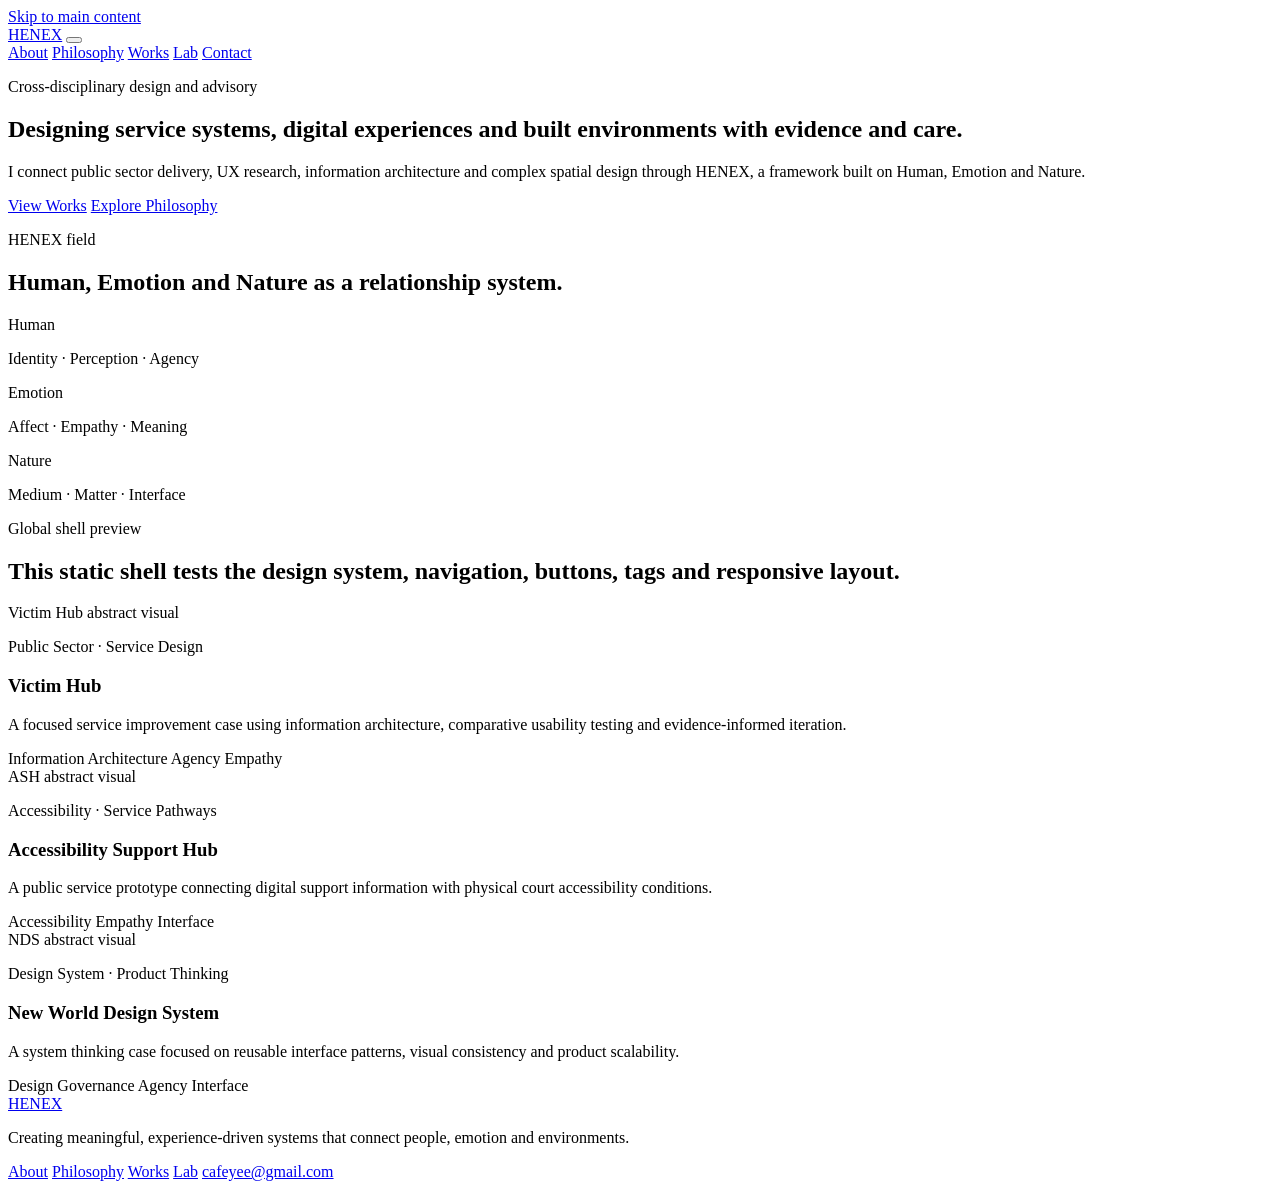
==== index.html @ 4fb922d2 "Add files via upload" ====
<!DOCTYPE html>
<html lang="en">
<head>
  <meta charset="UTF-8">
  <meta name="viewport" content="width=device-width, initial-scale=1.0">
  <meta name="description" content="HENEX is the personal design theory and portfolio platform of Cafe Yi, connecting service systems, digital experiences and built environments through evidence and care.">
  <title>HENEX | Design Systems, Services and Built Environments</title>
  <link rel="preconnect" href="https://fonts.googleapis.com">
  <link rel="preconnect" href="https://fonts.gstatic.com" crossorigin>
  <link href="https://fonts.googleapis.com/css2?family=IBM+Plex+Sans:wght@400;500;600;700&family=Inter:wght@400;500;600;700;800&display=swap" rel="stylesheet">
  <link rel="stylesheet" href="assets/css/global.css">
  <link rel="stylesheet" href="assets/css/pages.css">
</head>
<body>
  <a class="skip-link" href="#main-content">Skip to main content</a>

  <header class="site-header" data-site-header>
    <div class="site-header__inner container">
      <a class="site-brand" href="index.html" aria-label="HENEX home">HENEX</a>
      <button class="nav-toggle" type="button" aria-label="Open navigation" aria-expanded="false" data-nav-toggle>
        <span class="nav-toggle__line"></span>
        <span class="nav-toggle__line"></span>
      </button>
      <nav class="site-nav" aria-label="Primary navigation" data-site-nav>
        <a href="about.html">About</a>
        <a href="philosophy.html">Philosophy</a>
        <a href="works.html">Works</a>
        <a href="lab.html">Lab</a>
        <a href="mailto:cafeyee@gmail.com">Contact</a>
      </nav>
    </div>
  </header>

  <main id="main-content">
    <section class="hero-section section-pad">
      <div class="container hero-grid">
        <div class="hero-copy">
          <p class="section-kicker">Cross-disciplinary design and advisory</p>
          <h1>Designing service systems, digital experiences and built environments with evidence and care.</h1>
          <p class="hero-lead">I connect public sector delivery, UX research, information architecture and complex spatial design through HENEX, a framework built on Human, Emotion and Nature.</p>
          <div class="button-row">
            <a class="button button--primary" href="works.html">View Works</a>
            <a class="button button--soft" href="philosophy.html">Explore Philosophy</a>
          </div>
        </div>
        <aside class="henex-field-card" aria-label="HENEX framework preview">
          <div class="henex-field-card__overlay"></div>
          <div class="henex-field-card__content">
            <div>
              <p class="section-kicker">HENEX field</p>
              <h2>Human, Emotion and Nature as a relationship system.</h2>
            </div>
            <div class="node-list">
              <div class="node-row"><span>Human</span><p>Identity · Perception · Agency</p></div>
              <div class="node-row"><span>Emotion</span><p>Affect · Empathy · Meaning</p></div>
              <div class="node-row"><span>Nature</span><p>Medium · Matter · Interface</p></div>
            </div>
          </div>
        </aside>
      </div>
    </section>

    <section class="section-pad section-line">
      <div class="container section-header">
        <p class="section-kicker">Global shell preview</p>
        <h2>This static shell tests the design system, navigation, buttons, tags and responsive layout.</h2>
      </div>
      <div class="container card-grid card-grid--three">
        <article class="project-card">
          <div class="image-frame image-frame--fusion"><div class="img-placeholder">Victim Hub abstract visual</div></div>
          <div class="project-card__body">
            <p class="project-card__meta">Public Sector · Service Design</p>
            <h3>Victim Hub</h3>
            <p>A focused service improvement case using information architecture, comparative usability testing and evidence-informed iteration.</p>
            <div class="tag-row">
              <span class="tag">Information Architecture</span>
              <span class="tag tag--henex"><span class="tag-dot tag-dot--human"></span>Agency</span>
              <span class="tag tag--henex"><span class="tag-dot tag-dot--emotion"></span>Empathy</span>
            </div>
          </div>
        </article>

        <article class="project-card">
          <div class="image-frame image-frame--fusion"><div class="img-placeholder">ASH abstract visual</div></div>
          <div class="project-card__body">
            <p class="project-card__meta">Accessibility · Service Pathways</p>
            <h3>Accessibility Support Hub</h3>
            <p>A public service prototype connecting digital support information with physical court accessibility conditions.</p>
            <div class="tag-row">
              <span class="tag">Accessibility</span>
              <span class="tag tag--henex"><span class="tag-dot tag-dot--emotion"></span>Empathy</span>
              <span class="tag tag--henex"><span class="tag-dot tag-dot--nature"></span>Interface</span>
            </div>
          </div>
        </article>

        <article class="project-card">
          <div class="image-frame image-frame--fusion"><div class="img-placeholder">NDS abstract visual</div></div>
          <div class="project-card__body">
            <p class="project-card__meta">Design System · Product Thinking</p>
            <h3>New World Design System</h3>
            <p>A system thinking case focused on reusable interface patterns, visual consistency and product scalability.</p>
            <div class="tag-row">
              <span class="tag">Design Governance</span>
              <span class="tag tag--henex"><span class="tag-dot tag-dot--human"></span>Agency</span>
              <span class="tag tag--henex"><span class="tag-dot tag-dot--nature"></span>Interface</span>
            </div>
          </div>
        </article>
      </div>
    </section>
  </main>

  <footer class="site-footer">
    <div class="container site-footer__grid">
      <div>
        <a class="site-brand site-brand--footer" href="index.html">HENEX</a>
        <p>Creating meaningful, experience-driven systems that connect people, emotion and environments.</p>
      </div>
      <div class="site-footer__links">
        <a href="about.html">About</a>
        <a href="philosophy.html">Philosophy</a>
        <a href="works.html">Works</a>
        <a href="lab.html">Lab</a>
        <a href="mailto:cafeyee@gmail.com">cafeyee@gmail.com</a>
      </div>
    </div>
  </footer>

  <script src="assets/js/main.js"></script>
</body>
</html>
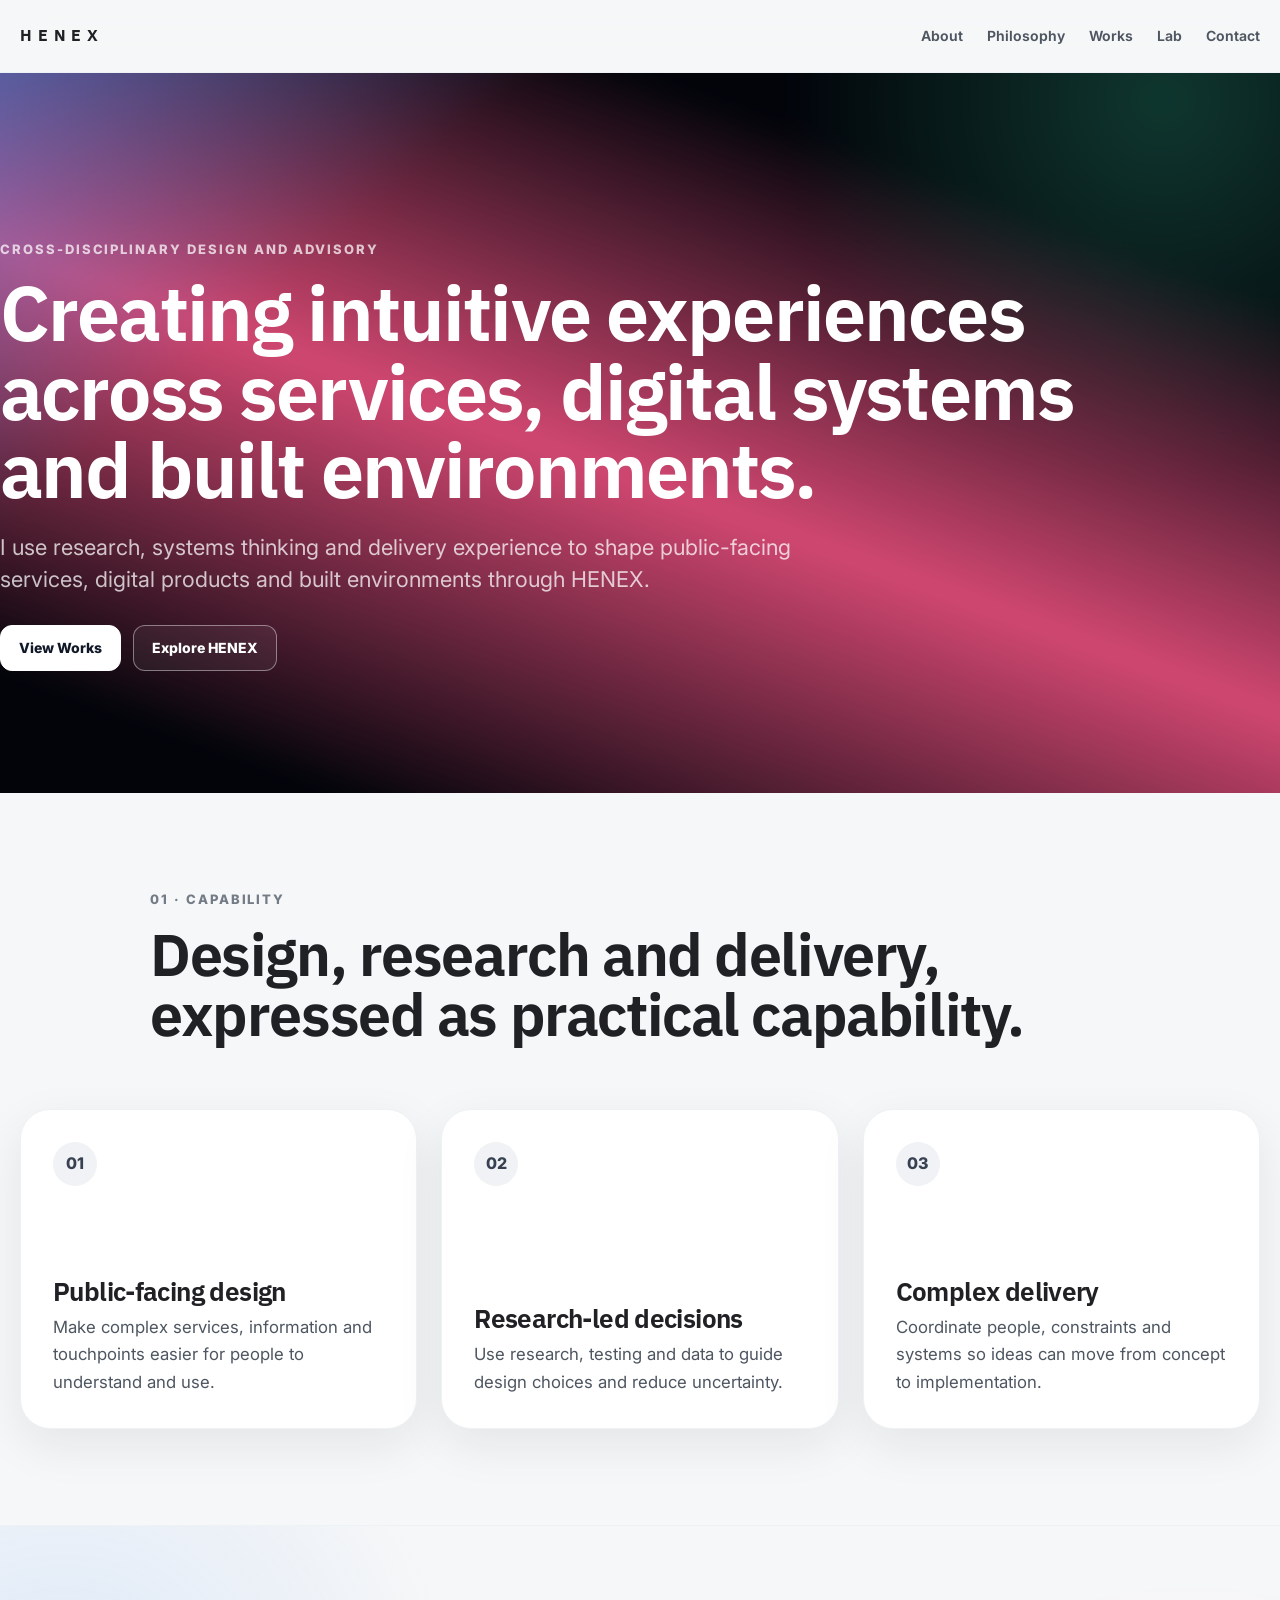
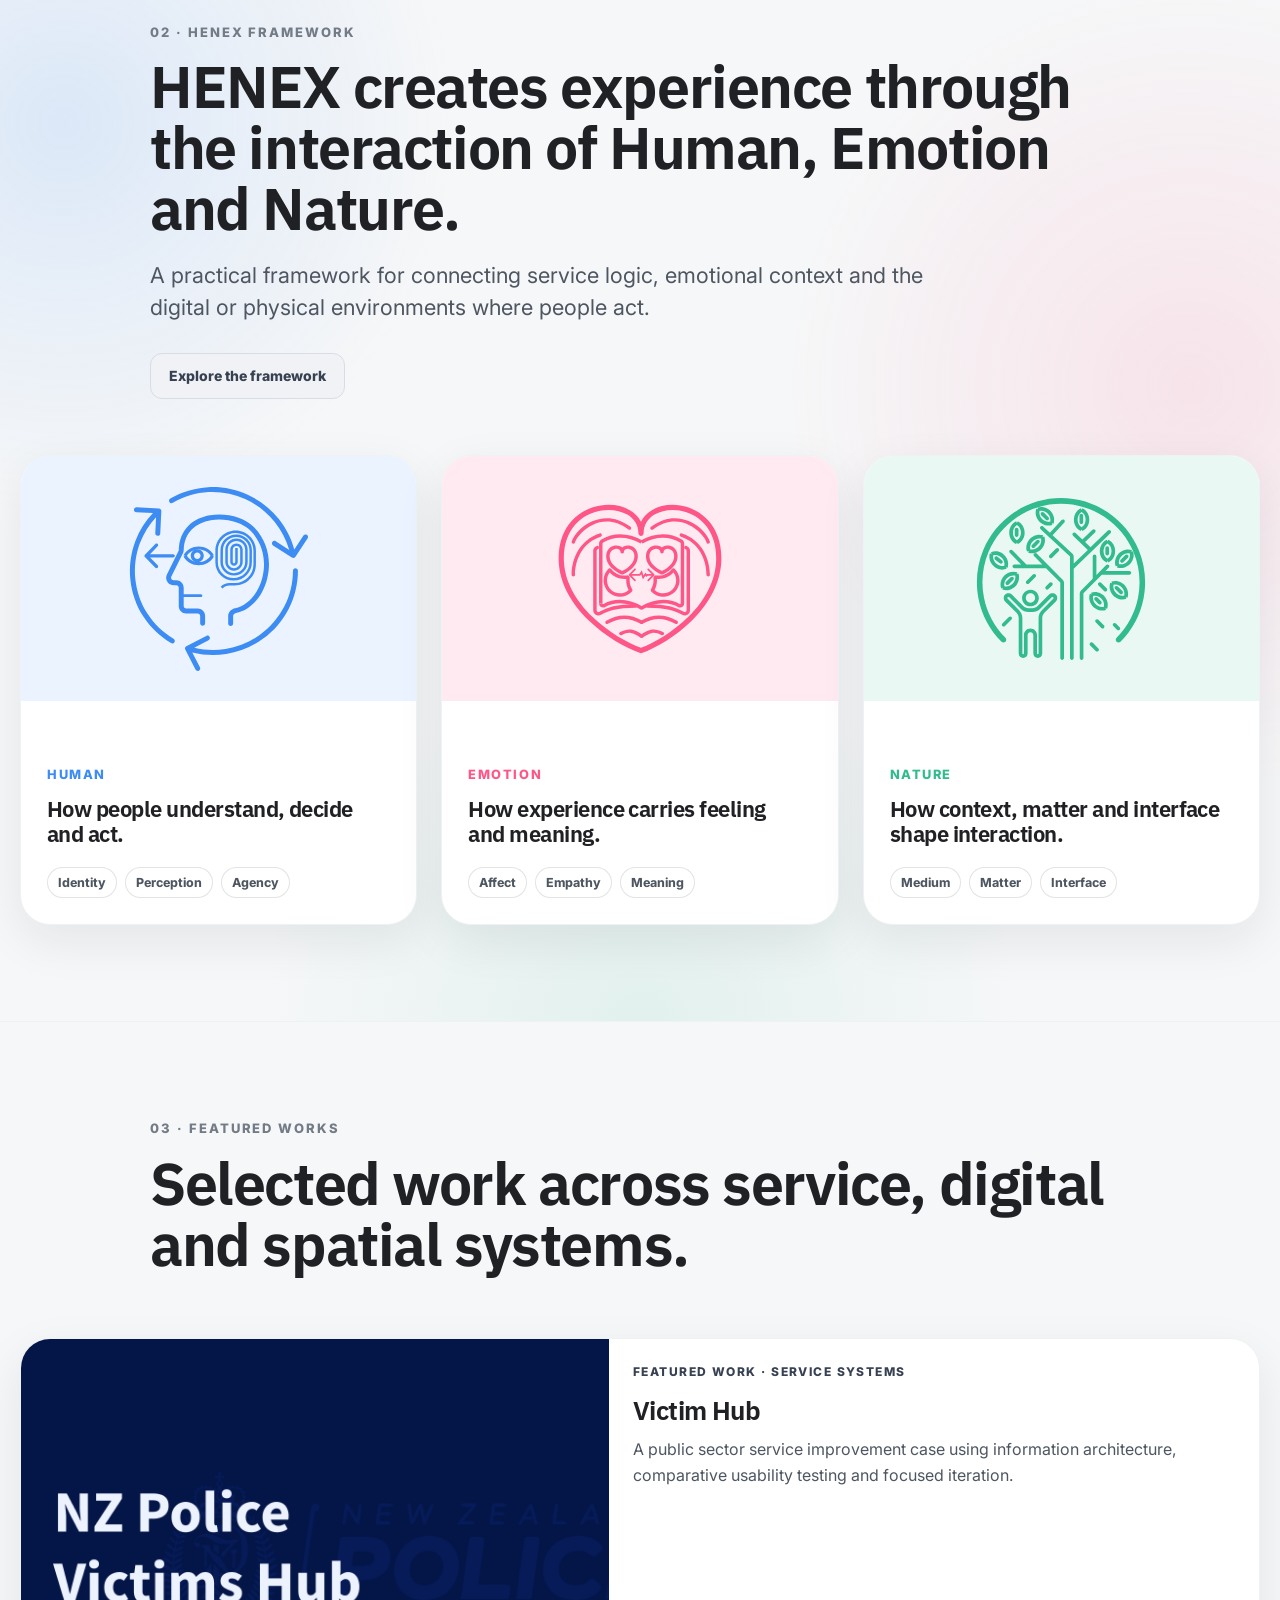
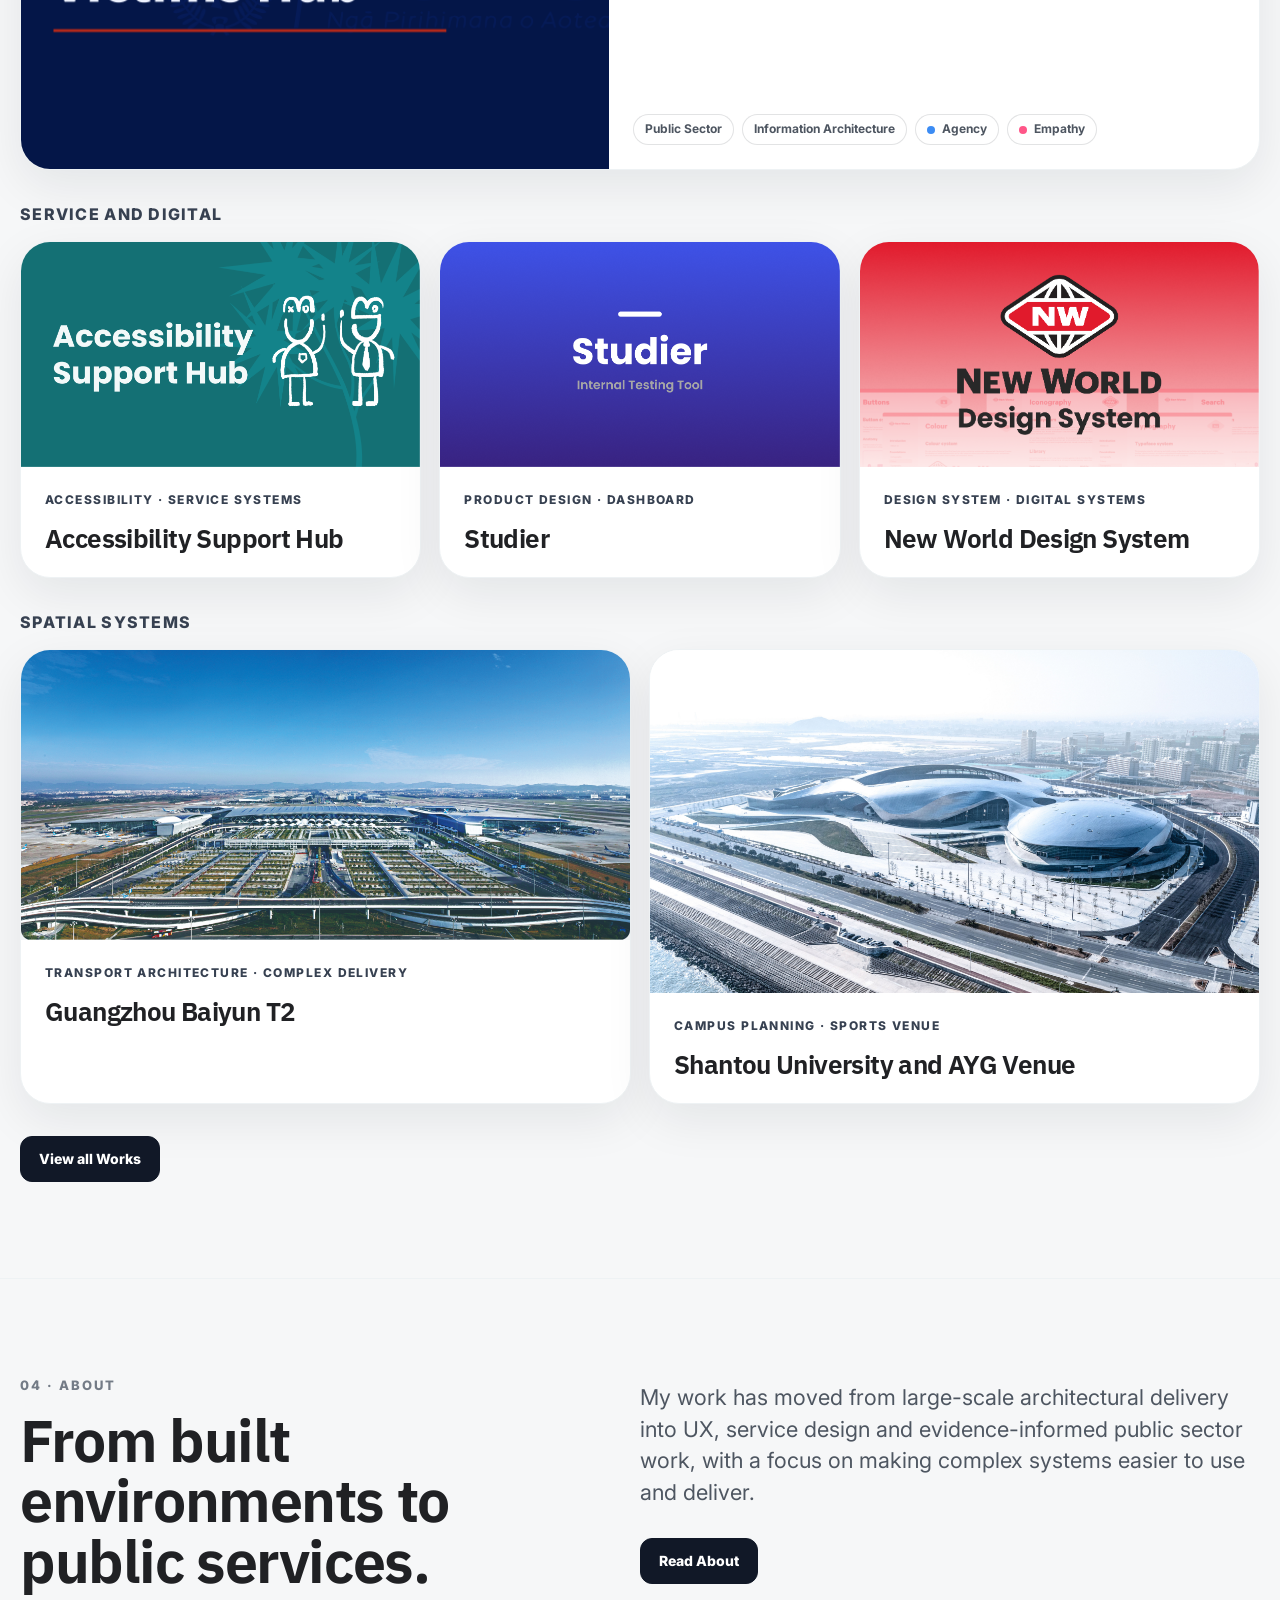
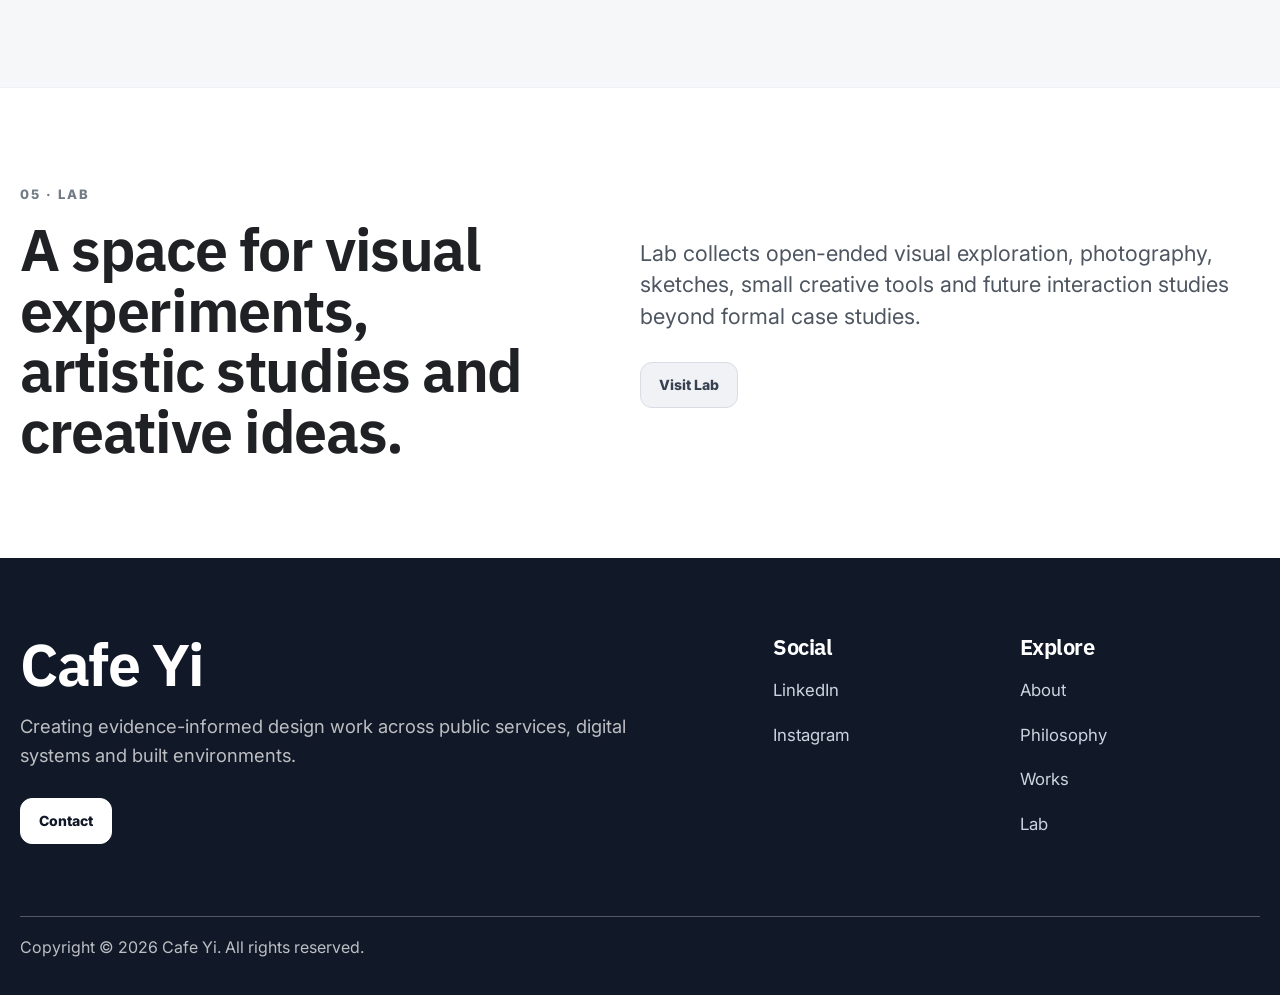
==== commit 1d4f0bd7: "Build Home v1" ====
--- a/index.html
+++ b/index.html
@@ -3,25 +3,28 @@
 <head>
   <meta charset="UTF-8">
   <meta name="viewport" content="width=device-width, initial-scale=1.0">
-  <meta name="description" content="HENEX is the personal design theory and portfolio platform of Cafe Yi, connecting service systems, digital experiences and built environments through evidence and care.">
-  <title>HENEX | Design Systems, Services and Built Environments</title>
+  <meta name="description" content="Cafe Yi is a cross-disciplinary design portfolio connecting public services, digital systems and spatial systems through HENEX.">
+  <title>Cafe Yi | HENEX</title>
   <link rel="preconnect" href="https://fonts.googleapis.com">
   <link rel="preconnect" href="https://fonts.gstatic.com" crossorigin>
   <link href="https://fonts.googleapis.com/css2?family=IBM+Plex+Sans:wght@400;500;600;700&family=Inter:wght@400;500;600;700;800&display=swap" rel="stylesheet">
-  <link rel="stylesheet" href="assets/css/global.css">
   <link rel="stylesheet" href="assets/css/pages.css">
+  <script src="assets/js/main.js" defer></script>
 </head>
 <body>
   <a class="skip-link" href="#main-content">Skip to main content</a>
 
   <header class="site-header" data-site-header>
-    <div class="site-header__inner container">
-      <a class="site-brand" href="index.html" aria-label="HENEX home">HENEX</a>
-      <button class="nav-toggle" type="button" aria-label="Open navigation" aria-expanded="false" data-nav-toggle>
+    <div class="container site-header__inner">
+      <a class="site-brand" href="index.html" aria-label="Cafe Yi home">HENEX</a>
+
+      <button class="nav-toggle" type="button" aria-expanded="false" aria-controls="site-nav" data-nav-toggle>
         <span class="nav-toggle__line"></span>
         <span class="nav-toggle__line"></span>
+        <span class="nav-toggle__label">Menu</span>
       </button>
-      <nav class="site-nav" aria-label="Primary navigation" data-site-nav>
+
+      <nav class="site-nav" id="site-nav" aria-label="Primary navigation" data-site-nav>
         <a href="about.html">About</a>
         <a href="philosophy.html">Philosophy</a>
         <a href="works.html">Works</a>
@@ -32,101 +35,258 @@
   </header>
 
   <main id="main-content">
-    <section class="hero-section section-pad">
-      <div class="container hero-grid">
-        <div class="hero-copy">
-          <p class="section-kicker">Cross-disciplinary design and advisory</p>
-          <h1>Designing service systems, digital experiences and built environments with evidence and care.</h1>
-          <p class="hero-lead">I connect public sector delivery, UX research, information architecture and complex spatial design through HENEX, a framework built on Human, Emotion and Nature.</p>
+    <section class="home-hero" aria-labelledby="home-hero-title">
+      <div class="home-hero__visual" aria-hidden="true"></div>
+      <div class="container home-hero__content">
+        <p class="section-kicker section-kicker--light">Cross-disciplinary design and advisory</p>
+        <h1 id="home-hero-title">Creating intuitive experiences across services, digital systems and built environments.</h1>
+        <p class="home-hero__lead">I use research, systems thinking and delivery experience to shape public-facing services, digital products and built environments through HENEX.</p>
+        <div class="button-row">
+          <a class="button button--light" href="#featured-works">View Works</a>
+          <a class="button button--light-outline" href="philosophy.html">Explore HENEX</a>
+        </div>
+      </div>
+    </section>
+
+    <section class="section-pad" aria-labelledby="capability-title">
+      <div class="container section-header section-header--spacious">
+        <p class="section-kicker">01 · Capability</p>
+        <h2 id="capability-title">Design, research and delivery, expressed as practical capability.</h2>
+      </div>
+
+      <div class="container capability-grid">
+        <article class="capability-card">
+          <span class="capability-card__index">01</span>
+          <div class="capability-card__text">
+            <h3>Public-facing design</h3>
+            <p>Make complex services, information and touchpoints easier for people to understand and use.</p>
+          </div>
+        </article>
+
+        <article class="capability-card">
+          <span class="capability-card__index">02</span>
+          <div class="capability-card__text">
+            <h3>Research-led decisions</h3>
+            <p>Use research, testing and data to guide design choices and reduce uncertainty.</p>
+          </div>
+        </article>
+
+        <article class="capability-card">
+          <span class="capability-card__index">03</span>
+          <div class="capability-card__text">
+            <h3>Complex delivery</h3>
+            <p>Coordinate people, constraints and systems so ideas can move from concept to implementation.</p>
+          </div>
+        </article>
+      </div>
+    </section>
+
+    <section class="section-pad henex-section" id="henex" aria-labelledby="henex-title">
+      <div class="container section-header henex-section__header">
+        <p class="section-kicker">02 · HENEX framework</p>
+        <h2 id="henex-title">HENEX creates experience through the interaction of Human, Emotion and Nature.</h2>
+        <p class="lead">A practical framework for connecting service logic, emotional context and the digital or physical environments where people act.</p>
+        <div class="button-row">
+          <a class="button button--soft" href="philosophy.html">Explore the framework</a>
+        </div>
+      </div>
+
+      <div class="container henex-dimension-grid">
+        <a class="dimension-card dimension-card--human" href="philosophy.html#human" aria-label="Explore the Human dimension in the HENEX framework">
+          <div class="dimension-card__icon" aria-hidden="true">
+            <img src="assets/icons/henex/dimension-human.svg" alt="" loading="lazy">
+          </div>
+          <div class="dimension-card__body">
+            <p class="dimension-card__label">Human</p>
+            <h3>How people understand, decide and act.</h3>
+            <div class="node-chip-row" aria-label="Human nodes">
+              <span>Identity</span>
+              <span>Perception</span>
+              <span>Agency</span>
+            </div>
+          </div>
+        </a>
+
+        <a class="dimension-card dimension-card--emotion" href="philosophy.html#emotion" aria-label="Explore the Emotion dimension in the HENEX framework">
+          <div class="dimension-card__icon" aria-hidden="true">
+            <img src="assets/icons/henex/dimension-emotion.svg" alt="" loading="lazy">
+          </div>
+          <div class="dimension-card__body">
+            <p class="dimension-card__label">Emotion</p>
+            <h3>How experience carries feeling and meaning.</h3>
+            <div class="node-chip-row" aria-label="Emotion nodes">
+              <span>Affect</span>
+              <span>Empathy</span>
+              <span>Meaning</span>
+            </div>
+          </div>
+        </a>
+
+        <a class="dimension-card dimension-card--nature" href="philosophy.html#nature" aria-label="Explore the Nature dimension in the HENEX framework">
+          <div class="dimension-card__icon" aria-hidden="true">
+            <img src="assets/icons/henex/dimension-nature.svg" alt="" loading="lazy">
+          </div>
+          <div class="dimension-card__body">
+            <p class="dimension-card__label">Nature</p>
+            <h3>How context, matter and interface shape interaction.</h3>
+            <div class="node-chip-row" aria-label="Nature nodes">
+              <span>Medium</span>
+              <span>Matter</span>
+              <span>Interface</span>
+            </div>
+          </div>
+        </a>
+      </div>
+    </section>
+
+    <section class="section-pad" id="featured-works" aria-labelledby="featured-works-title">
+      <div class="container section-header section-header--spacious">
+        <p class="section-kicker">03 · Featured Works</p>
+        <h2 id="featured-works-title">Selected work across service, digital and spatial systems.</h2>
+      </div>
+
+      <div class="container works-layout">
+        <article class="project-card project-card--lead">
+          <a class="project-card__media" href="works/victim-hub.html" aria-label="View Victim Hub case study">
+            <img src="assets/img/projects/vth/vth-home.webp" alt="Victim Hub project preview" loading="lazy">
+          </a>
+          <div class="project-card__body">
+            <p class="project-card__meta">Featured Work · Service Systems</p>
+            <h3><a href="works/victim-hub.html">Victim Hub</a></h3>
+            <p>A public sector service improvement case using information architecture, comparative usability testing and focused iteration.</p>
+            <div class="tag-row" aria-label="Victim Hub tags">
+              <span class="tag">Public Sector</span>
+              <span class="tag">Information Architecture</span>
+              <span class="tag"><span class="tag-dot tag-dot--human"></span>Agency</span>
+              <span class="tag"><span class="tag-dot tag-dot--emotion"></span>Empathy</span>
+            </div>
+          </div>
+        </article>
+
+        <div class="work-group">
+          <div class="work-group__header">
+            <p class="mini-section-title">Service and Digital</p>
+          </div>
+          <div class="project-grid project-grid--three">
+            <article class="project-card project-card--compact">
+              <a class="project-card__media" href="works/accessibility-support-hub.html" aria-label="View Accessibility Support Hub case study">
+                <img src="assets/img/projects/ash/ash-home.webp" alt="Accessibility Support Hub project preview" loading="lazy">
+              </a>
+              <div class="project-card__body">
+                <p class="project-card__meta">Accessibility · Service Systems</p>
+                <h3><a href="works/accessibility-support-hub.html">Accessibility Support Hub</a></h3>
+              </div>
+            </article>
+
+            <article class="project-card project-card--compact">
+              <a class="project-card__media" href="works/studier.html" aria-label="View Studier case study">
+                <img src="assets/img/projects/std/std-home.webp" alt="Studier dashboard project preview" loading="lazy">
+              </a>
+              <div class="project-card__body">
+                <p class="project-card__meta">Product Design · Dashboard</p>
+                <h3><a href="works/studier.html">Studier</a></h3>
+              </div>
+            </article>
+
+            <article class="project-card project-card--compact">
+              <a class="project-card__media" href="works/new-world-design-system.html" aria-label="View New World Design System case study">
+                <img src="assets/img/projects/nds/nds-home.webp" alt="New World Design System project preview" loading="lazy">
+              </a>
+              <div class="project-card__body">
+                <p class="project-card__meta">Design System · Digital Systems</p>
+                <h3><a href="works/new-world-design-system.html">New World Design System</a></h3>
+              </div>
+            </article>
+          </div>
+        </div>
+
+        <div class="work-group">
+          <div class="work-group__header">
+            <p class="mini-section-title">Spatial Systems</p>
+          </div>
+          <div class="project-grid project-grid--two">
+            <article class="project-card project-card--compact">
+              <a class="project-card__media" href="works/guangzhou-baiyun-t2.html" aria-label="View Guangzhou Baiyun T2 case study">
+                <img src="assets/img/projects/bt2/bt2-home.webp" alt="Guangzhou Baiyun International Airport Terminal 2 project preview" loading="lazy">
+              </a>
+              <div class="project-card__body">
+                <p class="project-card__meta">Transport Architecture · Complex Delivery</p>
+                <h3><a href="works/guangzhou-baiyun-t2.html">Guangzhou Baiyun T2</a></h3>
+              </div>
+            </article>
+
+            <article class="project-card project-card--compact">
+              <a class="project-card__media" href="works/shantou-ayg.html" aria-label="View Shantou University and AYG Venue case study">
+                <img src="assets/img/projects/ayg/ayg-home.webp" alt="Shantou University and Asian Youth Games Venue project preview" loading="lazy">
+              </a>
+              <div class="project-card__body">
+                <p class="project-card__meta">Campus Planning · Sports Venue</p>
+                <h3><a href="works/shantou-ayg.html">Shantou University and AYG Venue</a></h3>
+              </div>
+            </article>
+          </div>
+        </div>
+
+        <div class="section-cta">
+          <a class="button button--primary" href="works.html">View all Works</a>
+        </div>
+      </div>
+    </section>
+
+    <section class="section-pad about-preview-section" aria-labelledby="about-preview-title">
+      <div class="container about-preview">
+        <div class="about-preview__heading">
+          <p class="section-kicker">04 · About</p>
+          <h2 id="about-preview-title">From built environments to public services.</h2>
+        </div>
+        <div class="about-preview__body">
+          <p class="lead">My work has moved from large-scale architectural delivery into UX, service design and evidence-informed public sector work, with a focus on making complex systems easier to use and deliver.</p>
           <div class="button-row">
-            <a class="button button--primary" href="works.html">View Works</a>
-            <a class="button button--soft" href="philosophy.html">Explore Philosophy</a>
-          </div>
-        </div>
-        <aside class="henex-field-card" aria-label="HENEX framework preview">
-          <div class="henex-field-card__overlay"></div>
-          <div class="henex-field-card__content">
-            <div>
-              <p class="section-kicker">HENEX field</p>
-              <h2>Human, Emotion and Nature as a relationship system.</h2>
-            </div>
-            <div class="node-list">
-              <div class="node-row"><span>Human</span><p>Identity · Perception · Agency</p></div>
-              <div class="node-row"><span>Emotion</span><p>Affect · Empathy · Meaning</p></div>
-              <div class="node-row"><span>Nature</span><p>Medium · Matter · Interface</p></div>
-            </div>
-          </div>
-        </aside>
-      </div>
-    </section>
-
-    <section class="section-pad section-line">
-      <div class="container section-header">
-        <p class="section-kicker">Global shell preview</p>
-        <h2>This static shell tests the design system, navigation, buttons, tags and responsive layout.</h2>
-      </div>
-      <div class="container card-grid card-grid--three">
-        <article class="project-card">
-          <div class="image-frame image-frame--fusion"><div class="img-placeholder">Victim Hub abstract visual</div></div>
-          <div class="project-card__body">
-            <p class="project-card__meta">Public Sector · Service Design</p>
-            <h3>Victim Hub</h3>
-            <p>A focused service improvement case using information architecture, comparative usability testing and evidence-informed iteration.</p>
-            <div class="tag-row">
-              <span class="tag">Information Architecture</span>
-              <span class="tag tag--henex"><span class="tag-dot tag-dot--human"></span>Agency</span>
-              <span class="tag tag--henex"><span class="tag-dot tag-dot--emotion"></span>Empathy</span>
-            </div>
-          </div>
-        </article>
-
-        <article class="project-card">
-          <div class="image-frame image-frame--fusion"><div class="img-placeholder">ASH abstract visual</div></div>
-          <div class="project-card__body">
-            <p class="project-card__meta">Accessibility · Service Pathways</p>
-            <h3>Accessibility Support Hub</h3>
-            <p>A public service prototype connecting digital support information with physical court accessibility conditions.</p>
-            <div class="tag-row">
-              <span class="tag">Accessibility</span>
-              <span class="tag tag--henex"><span class="tag-dot tag-dot--emotion"></span>Empathy</span>
-              <span class="tag tag--henex"><span class="tag-dot tag-dot--nature"></span>Interface</span>
-            </div>
-          </div>
-        </article>
-
-        <article class="project-card">
-          <div class="image-frame image-frame--fusion"><div class="img-placeholder">NDS abstract visual</div></div>
-          <div class="project-card__body">
-            <p class="project-card__meta">Design System · Product Thinking</p>
-            <h3>New World Design System</h3>
-            <p>A system thinking case focused on reusable interface patterns, visual consistency and product scalability.</p>
-            <div class="tag-row">
-              <span class="tag">Design Governance</span>
-              <span class="tag tag--henex"><span class="tag-dot tag-dot--human"></span>Agency</span>
-              <span class="tag tag--henex"><span class="tag-dot tag-dot--nature"></span>Interface</span>
-            </div>
-          </div>
-        </article>
+            <a class="button button--primary" href="about.html">Read About</a>
+          </div>
+        </div>
+      </div>
+    </section>
+
+    <section class="section-pad lab-entry-section" aria-labelledby="lab-entry-title">
+      <div class="container lab-entry">
+        <div>
+          <p class="section-kicker">05 · Lab</p>
+          <h2 id="lab-entry-title">A space for visual experiments, artistic studies and creative ideas.</h2>
+        </div>
+        <div class="lab-entry__body">
+          <p class="lead">Lab collects open-ended visual exploration, photography, sketches, small creative tools and future interaction studies beyond formal case studies.</p>
+          <div class="button-row">
+            <a class="button button--soft" href="lab.html">Visit Lab</a>
+          </div>
+        </div>
       </div>
     </section>
   </main>
 
   <footer class="site-footer">
-    <div class="container site-footer__grid">
-      <div>
-        <a class="site-brand site-brand--footer" href="index.html">HENEX</a>
-        <p>Creating meaningful, experience-driven systems that connect people, emotion and environments.</p>
-      </div>
-      <div class="site-footer__links">
+    <div class="container footer-grid">
+      <div class="footer-intro">
+        <h2>Cafe Yi</h2>
+        <p>Creating evidence-informed design work across public services, digital systems and built environments.</p>
+        <a class="button button--footer" href="mailto:cafeyee@gmail.com">Contact</a>
+      </div>
+
+      <div class="footer-column">
+        <h3>Social</h3>
+        <a href="https://www.linkedin.com/in/cafeyi">LinkedIn</a>
+        <a href="https://www.instagram.com/cafe.yi_photo/">Instagram</a>
+      </div>
+
+      <div class="footer-column">
+        <h3>Explore</h3>
         <a href="about.html">About</a>
         <a href="philosophy.html">Philosophy</a>
         <a href="works.html">Works</a>
         <a href="lab.html">Lab</a>
-        <a href="mailto:cafeyee@gmail.com">cafeyee@gmail.com</a>
       </div>
     </div>
+    <div class="container footer-bottom">Copyright © 2026 Cafe Yi. All rights reserved.</div>
   </footer>
-
-  <script src="assets/js/main.js"></script>
 </body>
 </html>
--- a/assets/css/pages.css
+++ b/assets/css/pages.css
@@ -0,0 +1,865 @@
+/* HENEX Home v1 Production CSS */
+:root {
+  --font-heading: "IBM Plex Sans", sans-serif;
+  --font-body: "Inter", sans-serif;
+  --color-brand-primary: #111827;
+  --color-brand-secondary: #374151;
+  --color-brand-secondary-soft: #F0F2F5;
+  --color-brand-secondary-line: #D8DDE5;
+  --color-human: #3C8CF4;
+  --color-emotion: #FF5688;
+  --color-nature: #31BB8E;
+  --color-human-tint: #EAF3FF;
+  --color-emotion-tint: #FFEAF1;
+  --color-nature-tint: #EAF8F3;
+  --color-bg: #F6F7F8;
+  --color-surface: #FFFFFF;
+  --color-surface-soft: #F0F3F5;
+  --color-border: #DDE3E7;
+  --color-border-soft: #EEF2F4;
+  --color-text: #202124;
+  --color-text-soft: #4E5661;
+  --color-muted: #737B86;
+  --radius-sm: 12px;
+  --radius-md: 18px;
+  --radius-lg: 30px;
+  --radius-xl: 42px;
+  --shadow-card: 0 16px 48px rgba(17, 24, 39, 0.08);
+  --shadow-card-hover: 0 22px 60px rgba(17, 24, 39, 0.13);
+  --shadow-section: 0 30px 90px rgba(17, 24, 39, 0.08);
+  --container: 1320px;
+  --gutter: 40px;
+}
+
+* {
+  box-sizing: border-box;
+}
+
+html {
+  scroll-behavior: smooth;
+}
+
+body {
+  margin: 0;
+  overflow-x: hidden;
+  background: var(--color-bg);
+  color: var(--color-text);
+  font-family: var(--font-body);
+  line-height: 1.58;
+}
+
+body.nav-open {
+  overflow: hidden;
+}
+
+img {
+  max-width: 100%;
+  height: auto;
+}
+
+a {
+  color: inherit;
+  text-decoration: none;
+}
+
+:focus-visible {
+  outline: 3px solid rgba(60, 140, 244, 0.72);
+  outline-offset: 4px;
+}
+
+.skip-link {
+  position: absolute;
+  left: 16px;
+  top: 12px;
+  z-index: 100;
+  padding: 10px 14px;
+  border-radius: var(--radius-sm);
+  background: #FFFFFF;
+  color: var(--color-brand-primary);
+  font-weight: 800;
+  transform: translateY(-140%);
+  transition: transform 160ms ease;
+}
+
+.skip-link:focus {
+  transform: translateY(0);
+}
+
+.container {
+  width: min(var(--container), calc(100% - var(--gutter)));
+  margin-inline: auto;
+}
+
+.section-pad {
+  padding-block: 96px;
+}
+
+.section-kicker {
+  margin: 0 0 14px;
+  color: var(--color-muted);
+  font-size: 0.8125rem;
+  font-weight: 800;
+  letter-spacing: 0.15em;
+  text-transform: uppercase;
+}
+
+.section-kicker--light {
+  color: rgba(255, 255, 255, 0.72);
+}
+
+h1,
+h2,
+h3 {
+  margin: 0;
+  font-family: var(--font-heading);
+  letter-spacing: -0.024em;
+}
+
+h1 {
+  font-size: clamp(3rem, 6vw, 5.75rem);
+  line-height: 1.02;
+  font-weight: 650;
+}
+
+h2 {
+  font-size: clamp(2.25rem, 4.6vw, 4.3rem);
+  line-height: 1.03;
+  font-weight: 650;
+}
+
+h3 {
+  font-size: clamp(1.35rem, 2vw, 2rem);
+  line-height: 1.14;
+  font-weight: 650;
+}
+
+p {
+  margin: 0;
+}
+
+.lead,
+.home-hero__lead {
+  color: var(--color-text-soft);
+  font-size: clamp(1.1rem, 1.7vw, 1.45rem);
+  line-height: 1.45;
+}
+
+.site-header {
+  position: sticky;
+  top: 0;
+  z-index: 60;
+  background: rgba(246, 247, 248, 0.88);
+  border-bottom: 1px solid var(--color-border-soft);
+  backdrop-filter: blur(20px);
+}
+
+.site-header__inner {
+  min-height: 72px;
+  display: flex;
+  align-items: center;
+  justify-content: space-between;
+  gap: 28px;
+}
+
+.site-brand {
+  position: relative;
+  z-index: 70;
+  font-family: var(--font-heading);
+  font-weight: 700;
+  letter-spacing: 0.36em;
+}
+
+.site-nav {
+  display: flex;
+  align-items: center;
+  gap: 24px;
+  color: var(--color-text-soft);
+  font-size: 0.875rem;
+  font-weight: 650;
+}
+
+.site-nav a {
+  position: relative;
+  padding: 8px 0;
+}
+
+.site-nav a::after {
+  content: "";
+  position: absolute;
+  left: 0;
+  right: 0;
+  bottom: 2px;
+  height: 2px;
+  border-radius: 999px;
+  background: var(--color-brand-primary);
+  transform: scaleX(0);
+  transform-origin: left;
+  transition: transform 180ms ease;
+}
+
+.site-nav a:hover::after,
+.site-nav a:focus-visible::after {
+  transform: scaleX(1);
+}
+
+.nav-toggle {
+  display: none;
+  position: relative;
+  z-index: 70;
+  width: 48px;
+  height: 44px;
+  border: 1px solid var(--color-border);
+  border-radius: 999px;
+  background: rgba(255, 255, 255, 0.72);
+  color: var(--color-brand-primary);
+  cursor: pointer;
+}
+
+.nav-toggle__line {
+  position: absolute;
+  left: 14px;
+  width: 18px;
+  height: 2px;
+  border-radius: 999px;
+  background: currentColor;
+  transition: transform 180ms ease, top 180ms ease;
+}
+
+.nav-toggle__line:first-child {
+  top: 16px;
+}
+
+.nav-toggle__line:nth-child(2) {
+  top: 24px;
+}
+
+.nav-toggle__label {
+  position: absolute;
+  width: 1px;
+  height: 1px;
+  overflow: hidden;
+  clip: rect(0, 0, 0, 0);
+}
+
+body.nav-open .nav-toggle__line:first-child {
+  top: 21px;
+  transform: rotate(45deg);
+}
+
+body.nav-open .nav-toggle__line:nth-child(2) {
+  top: 21px;
+  transform: rotate(-45deg);
+}
+
+.home-hero {
+  position: relative;
+  min-height: 720px;
+  margin-inline: calc((100vw - min(var(--container), calc(100vw - var(--gutter)))) / -2);
+  overflow: hidden;
+}
+
+.home-hero__visual {
+  position: absolute;
+  inset: -18% -12%;
+  background:
+    linear-gradient(140deg, rgba(60, 140, 244, 0.84), transparent 31%),
+    linear-gradient(20deg, transparent 20%, rgba(255, 86, 136, 0.82) 47%, transparent 73%),
+    radial-gradient(circle at 82% 16%, rgba(49, 187, 142, 0.28), transparent 24%),
+    #02040A;
+  filter: blur(10px);
+}
+
+.home-hero__content {
+  position: relative;
+  z-index: 1;
+  min-height: 720px;
+  display: flex;
+  flex-direction: column;
+  align-items: flex-start;
+  justify-content: center;
+  padding-top: 44px;
+  color: #FFFFFF;
+}
+
+.home-hero h1 {
+  max-width: 1120px;
+  color: #FFFFFF;
+}
+
+.home-hero__lead {
+  max-width: 820px;
+  margin-top: 24px;
+  color: rgba(255, 255, 255, 0.74);
+}
+
+.button-row {
+  display: flex;
+  flex-wrap: wrap;
+  gap: 12px;
+  margin-top: 30px;
+}
+
+.button {
+  min-height: 46px;
+  display: inline-flex;
+  align-items: center;
+  justify-content: center;
+  padding: 0 18px;
+  border: 1px solid var(--color-brand-primary);
+  border-radius: var(--radius-sm);
+  font-size: 0.875rem;
+  font-weight: 800;
+  transition: transform 180ms ease, box-shadow 180ms ease, background-color 180ms ease, border-color 180ms ease;
+}
+
+.button:hover {
+  transform: translateY(-2px);
+}
+
+.button--primary {
+  background: var(--color-brand-primary);
+  color: #FFFFFF;
+}
+
+.button--primary:hover {
+  box-shadow: 0 14px 34px rgba(17, 24, 39, 0.18);
+}
+
+.button--soft {
+  background: var(--color-brand-secondary-soft);
+  color: var(--color-brand-secondary);
+  border-color: var(--color-brand-secondary-line);
+}
+
+.button--soft:hover {
+  background: #E5E9EF;
+}
+
+.button--light {
+  background: #FFFFFF;
+  color: var(--color-brand-primary);
+  border-color: #FFFFFF;
+}
+
+.button--light-outline {
+  color: #FFFFFF;
+  border-color: rgba(255, 255, 255, 0.42);
+  background: rgba(255, 255, 255, 0.06);
+}
+
+.button--light-outline:hover {
+  border-color: rgba(255, 255, 255, 0.72);
+  background: rgba(255, 255, 255, 0.12);
+}
+
+.section-header {
+  max-width: 980px;
+  margin-bottom: 56px;
+}
+
+.section-header--spacious {
+  margin-bottom: 64px;
+}
+
+.capability-grid,
+.henex-dimension-grid,
+.project-grid--three {
+  display: grid;
+  grid-template-columns: repeat(3, 1fr);
+  gap: 24px;
+}
+
+.capability-card,
+.dimension-card,
+.project-card {
+  background: var(--color-surface);
+  border: 1px solid var(--color-border-soft);
+  border-radius: var(--radius-lg);
+  box-shadow: var(--shadow-card);
+}
+
+.capability-card {
+  min-height: 320px;
+  display: flex;
+  flex-direction: column;
+  justify-content: space-between;
+  padding: 32px;
+}
+
+.capability-card__index {
+  display: inline-grid;
+  place-items: center;
+  width: 44px;
+  height: 44px;
+  border-radius: 999px;
+  background: var(--color-brand-secondary-soft);
+  color: var(--color-brand-secondary);
+  font-weight: 800;
+}
+
+.capability-card__text p {
+  margin-top: 8px;
+  color: var(--color-text-soft);
+  font-size: 1.05rem;
+  line-height: 1.62;
+}
+
+.henex-section {
+  position: relative;
+  overflow: hidden;
+  border-top: 1px solid var(--color-border-soft);
+  border-bottom: 1px solid var(--color-border-soft);
+}
+
+.henex-section::before {
+  content: "";
+  position: absolute;
+  inset: 0;
+  background:
+    radial-gradient(circle at 5% 18%, rgba(60, 140, 244, 0.14), transparent 26%),
+    radial-gradient(circle at 93% 42%, rgba(255, 86, 136, 0.12), transparent 30%),
+    radial-gradient(circle at 50% 100%, rgba(49, 187, 142, 0.10), transparent 30%);
+  pointer-events: none;
+}
+
+.henex-section > * {
+  position: relative;
+  z-index: 1;
+}
+
+.henex-section__header .lead {
+  max-width: 780px;
+  margin-top: 22px;
+}
+
+.dimension-card {
+  min-height: 470px;
+  display: flex;
+  flex-direction: column;
+  overflow: hidden;
+  color: currentColor;
+  transition: transform 180ms ease, box-shadow 180ms ease, border-color 180ms ease;
+}
+
+.dimension-card:hover,
+.dimension-card:focus-visible {
+  transform: translateY(-4px);
+  box-shadow: var(--shadow-card-hover);
+}
+
+.dimension-card--human {
+  color: var(--color-human);
+}
+
+.dimension-card--emotion {
+  color: var(--color-emotion);
+}
+
+.dimension-card--nature {
+  color: var(--color-nature);
+}
+
+.dimension-card__icon {
+  min-height: 245px;
+  display: grid;
+  place-items: center;
+}
+
+.dimension-card--human .dimension-card__icon {
+  background: var(--color-human-tint);
+}
+
+.dimension-card--emotion .dimension-card__icon {
+  background: var(--color-emotion-tint);
+}
+
+.dimension-card--nature .dimension-card__icon {
+  background: var(--color-nature-tint);
+}
+
+.dimension-card__icon img {
+  width: min(62%, 190px);
+  height: auto;
+  display: block;
+}
+
+.dimension-card__body {
+  margin-top: auto;
+  padding: 26px;
+}
+
+.dimension-card__label {
+  margin-bottom: 12px;
+  color: currentColor;
+  font-size: 0.8rem;
+  font-weight: 800;
+  letter-spacing: 0.12em;
+  text-transform: uppercase;
+}
+
+.dimension-card h3 {
+  max-width: 330px;
+  color: var(--color-text);
+  font-size: clamp(1.35rem, 1.7vw, 1.75rem);
+}
+
+.node-chip-row {
+  display: flex;
+  flex-wrap: wrap;
+  gap: 8px;
+  margin-top: 20px;
+}
+
+.node-chip-row span {
+  min-height: 30px;
+  display: inline-flex;
+  align-items: center;
+  padding: 5px 10px;
+  border: 1px solid rgba(17, 24, 39, 0.12);
+  border-radius: 999px;
+  background: rgba(255, 255, 255, 0.75);
+  color: var(--color-text-soft);
+  font-size: 0.78rem;
+  font-weight: 750;
+}
+
+.works-layout {
+  display: grid;
+  gap: 20px;
+}
+
+.work-group {
+  display: grid;
+  gap: 14px;
+}
+
+.mini-section-title {
+  margin: 12px 0 0;
+  color: var(--color-brand-secondary);
+  font-weight: 800;
+  letter-spacing: 0.08em;
+  text-transform: uppercase;
+}
+
+.project-card {
+  min-height: 420px;
+  display: flex;
+  flex-direction: column;
+  overflow: hidden;
+  transition: transform 180ms ease, box-shadow 180ms ease;
+}
+
+.project-card:hover {
+  transform: translateY(-4px);
+  box-shadow: var(--shadow-card-hover);
+}
+
+.project-card--lead {
+  display: grid;
+  grid-template-columns: 0.95fr 1.05fr;
+  min-height: 430px;
+}
+
+.project-card--compact {
+  min-height: 280px;
+}
+
+.project-grid {
+  display: grid;
+  gap: 18px;
+}
+
+.project-grid--two {
+  grid-template-columns: repeat(2, 1fr);
+}
+
+.project-card__media {
+  position: relative;
+  min-height: 200px;
+  display: block;
+  overflow: hidden;
+  background: var(--color-surface-soft);
+}
+
+.project-card--lead .project-card__media {
+  min-height: 430px;
+}
+
+.project-card__media img {
+  width: 100%;
+  height: 100%;
+  min-height: inherit;
+  display: block;
+  object-fit: cover;
+  transition: transform 320ms ease;
+}
+
+.project-card:hover .project-card__media img {
+  transform: scale(1.035);
+}
+
+.project-card__body {
+  flex: 1;
+  display: flex;
+  flex-direction: column;
+  padding: 24px;
+}
+
+.project-card__meta {
+  margin-bottom: 14px;
+  color: var(--color-brand-secondary);
+  font-size: 0.75rem;
+  font-weight: 800;
+  letter-spacing: 0.12em;
+  text-transform: uppercase;
+}
+
+.project-card__body p:not(.project-card__meta) {
+  margin-top: 12px;
+  color: var(--color-text-soft);
+}
+
+.project-card h3 a:hover {
+  color: var(--color-brand-secondary);
+}
+
+.tag-row {
+  display: flex;
+  flex-wrap: wrap;
+  gap: 8px;
+  margin-top: auto;
+  padding-top: 22px;
+}
+
+.tag {
+  min-height: 30px;
+  display: inline-flex;
+  align-items: center;
+  gap: 7px;
+  padding: 5px 11px;
+  border: 1px solid rgba(17, 24, 39, 0.12);
+  border-radius: 999px;
+  background: rgba(255, 255, 255, 0.72);
+  color: var(--color-text-soft);
+  font-size: 0.75rem;
+  font-weight: 700;
+}
+
+.tag-dot {
+  width: 8px;
+  height: 8px;
+  border-radius: 999px;
+}
+
+.tag-dot--human {
+  background: var(--color-human);
+}
+
+.tag-dot--emotion {
+  background: var(--color-emotion);
+}
+
+.tag-dot--nature {
+  background: var(--color-nature);
+}
+
+.section-cta {
+  margin-top: 12px;
+}
+
+.about-preview-section,
+.lab-entry-section {
+  border-top: 1px solid var(--color-border-soft);
+}
+
+.about-preview,
+.lab-entry {
+  display: grid;
+  grid-template-columns: 0.82fr 1fr;
+  gap: 64px;
+  align-items: center;
+}
+
+.about-preview__body,
+.lab-entry__body {
+  max-width: 620px;
+  justify-self: end;
+}
+
+.lab-entry-section {
+  background: var(--color-surface);
+}
+
+.site-footer {
+  padding: 76px 0 34px;
+  background: var(--color-brand-primary);
+  color: #FFFFFF;
+}
+
+.footer-grid {
+  display: grid;
+  grid-template-columns: 1.3fr 0.35fr 0.45fr;
+  gap: 60px;
+  align-items: start;
+}
+
+.footer-intro p {
+  max-width: 640px;
+  margin: 18px 0 28px;
+  color: rgba(255, 255, 255, 0.72);
+  font-size: 1.15rem;
+}
+
+.button--footer {
+  background: #FFFFFF;
+  color: var(--color-brand-primary);
+  border-color: #FFFFFF;
+}
+
+.footer-column {
+  display: grid;
+  gap: 18px;
+}
+
+.footer-column h3 {
+  color: #FFFFFF;
+  font-size: 1.4rem;
+}
+
+.footer-column a {
+  color: #CBD5E1;
+  font-size: 1.05rem;
+}
+
+.footer-column a:hover {
+  color: #FFFFFF;
+}
+
+.footer-bottom {
+  margin-top: 72px;
+  padding-top: 18px;
+  border-top: 1px solid rgba(255, 255, 255, 0.28);
+  color: rgba(255, 255, 255, 0.72);
+}
+
+@media (max-width: 900px) {
+  :root {
+    --gutter: 32px;
+  }
+
+  .nav-toggle {
+    display: inline-flex;
+  }
+
+  .site-nav {
+    position: fixed;
+    inset: 0;
+    z-index: 65;
+    display: flex;
+    flex-direction: column;
+    align-items: flex-start;
+    justify-content: center;
+    gap: 18px;
+    padding: 92px var(--gutter) 42px;
+    background: rgba(246, 247, 248, 0.96);
+    color: var(--color-text);
+    font-size: clamp(2rem, 7vw, 4rem);
+    font-family: var(--font-heading);
+    font-weight: 650;
+    letter-spacing: -0.03em;
+    transform: translateX(100%);
+    transition: transform 240ms ease;
+  }
+
+  body.nav-open .site-nav {
+    transform: translateX(0);
+  }
+
+  .home-hero,
+  .home-hero__content {
+    min-height: 660px;
+  }
+
+  .capability-grid,
+  .henex-dimension-grid,
+  .project-grid--three,
+  .project-grid--two,
+  .about-preview,
+  .lab-entry,
+  .footer-grid {
+    grid-template-columns: 1fr;
+  }
+
+  .project-card--lead {
+    grid-template-columns: 1fr;
+  }
+
+  .project-card--lead .project-card__media {
+    min-height: 340px;
+  }
+
+  .about-preview__body,
+  .lab-entry__body {
+    justify-self: start;
+  }
+}
+
+@media (max-width: 520px) {
+  :root {
+    --gutter: 24px;
+  }
+
+  .section-pad {
+    padding-block: 56px;
+  }
+
+  .home-hero,
+  .home-hero__content {
+    min-height: 620px;
+  }
+
+  .home-hero__content {
+    padding-top: 24px;
+  }
+
+  .section-header,
+  .section-header--spacious {
+    margin-bottom: 36px;
+  }
+
+  .capability-card {
+    min-height: 260px;
+  }
+
+  .dimension-card {
+    min-height: 430px;
+  }
+
+  .dimension-card__icon {
+    min-height: 230px;
+  }
+
+  .dimension-card__icon img {
+    width: min(70%, 210px);
+  }
+
+  .project-card--lead .project-card__media,
+  .project-card__media {
+    min-height: 250px;
+  }
+
+  .footer-grid {
+    gap: 36px;
+  }
+}
+
+@media (prefers-reduced-motion: reduce) {
+  *,
+  *::before,
+  *::after {
+    scroll-behavior: auto !important;
+    transition-duration: 0.001ms !important;
+    animation-duration: 0.001ms !important;
+    animation-iteration-count: 1 !important;
+  }
+}
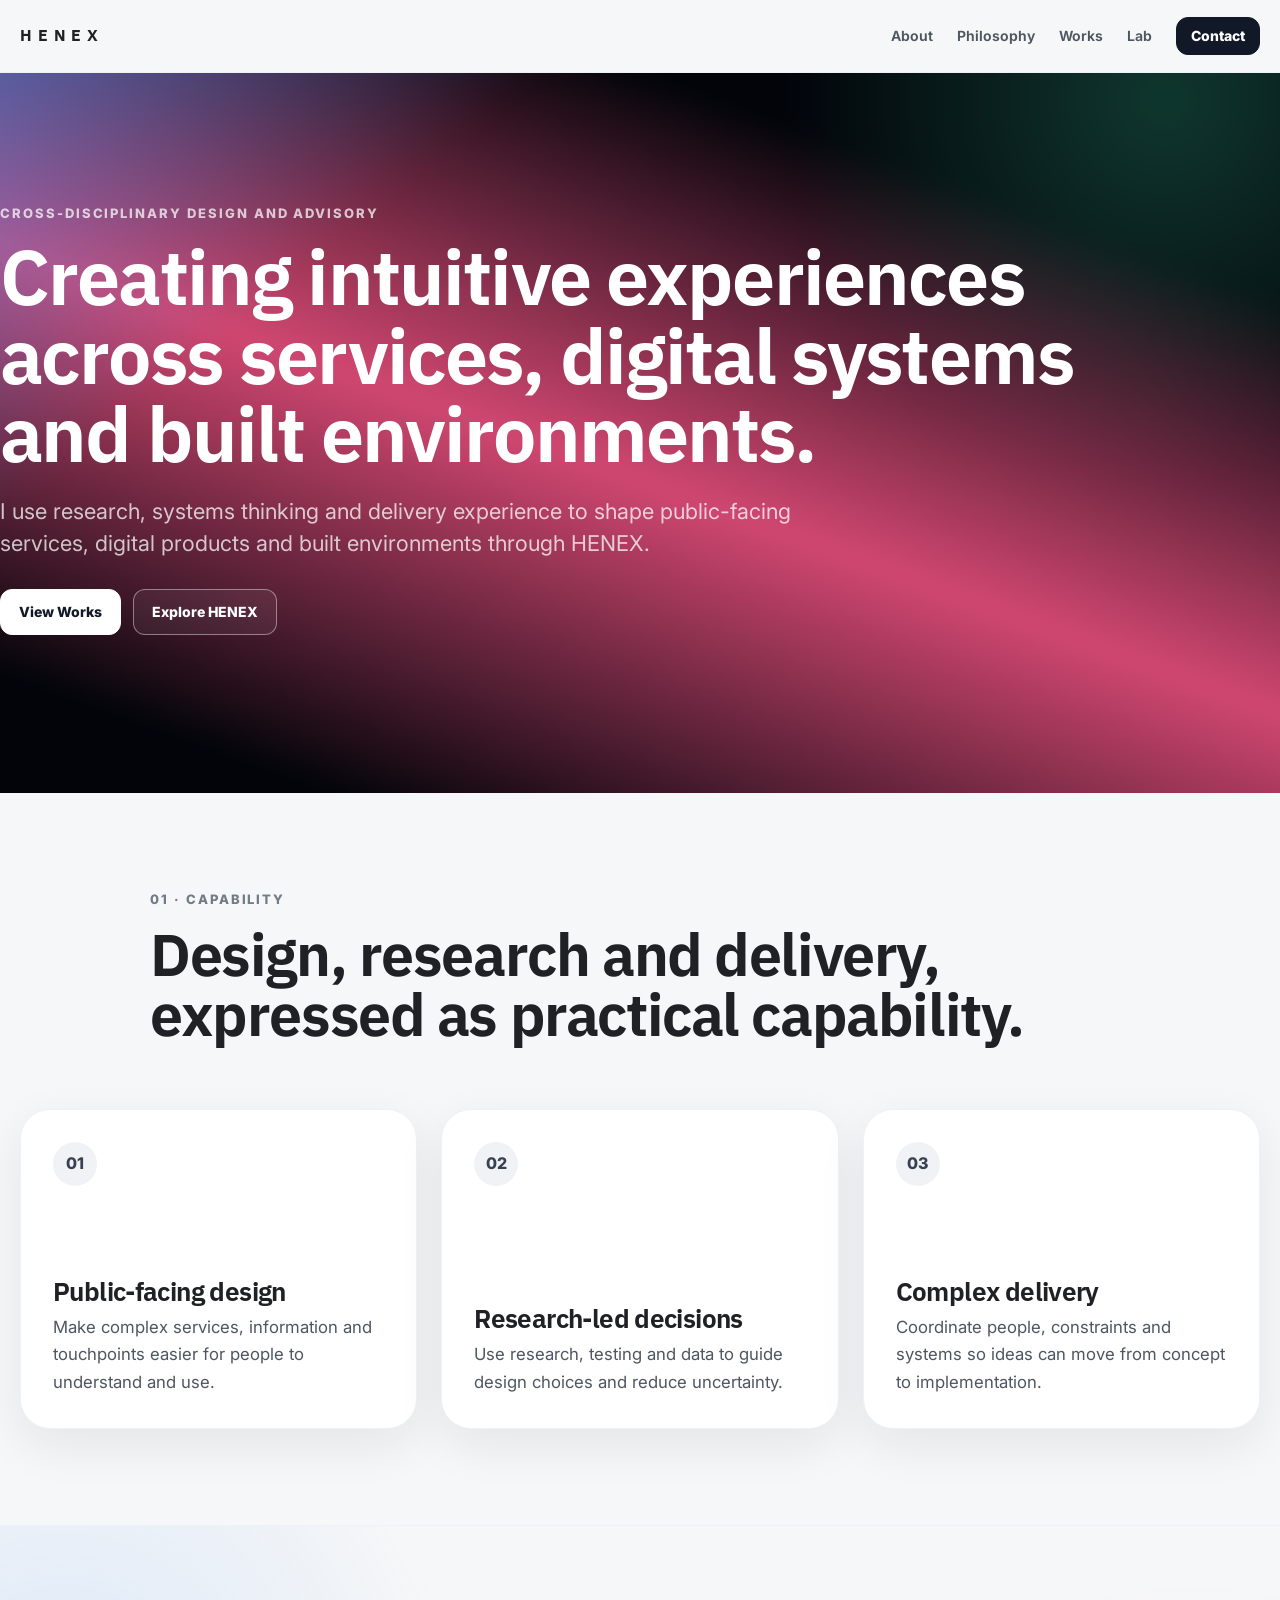
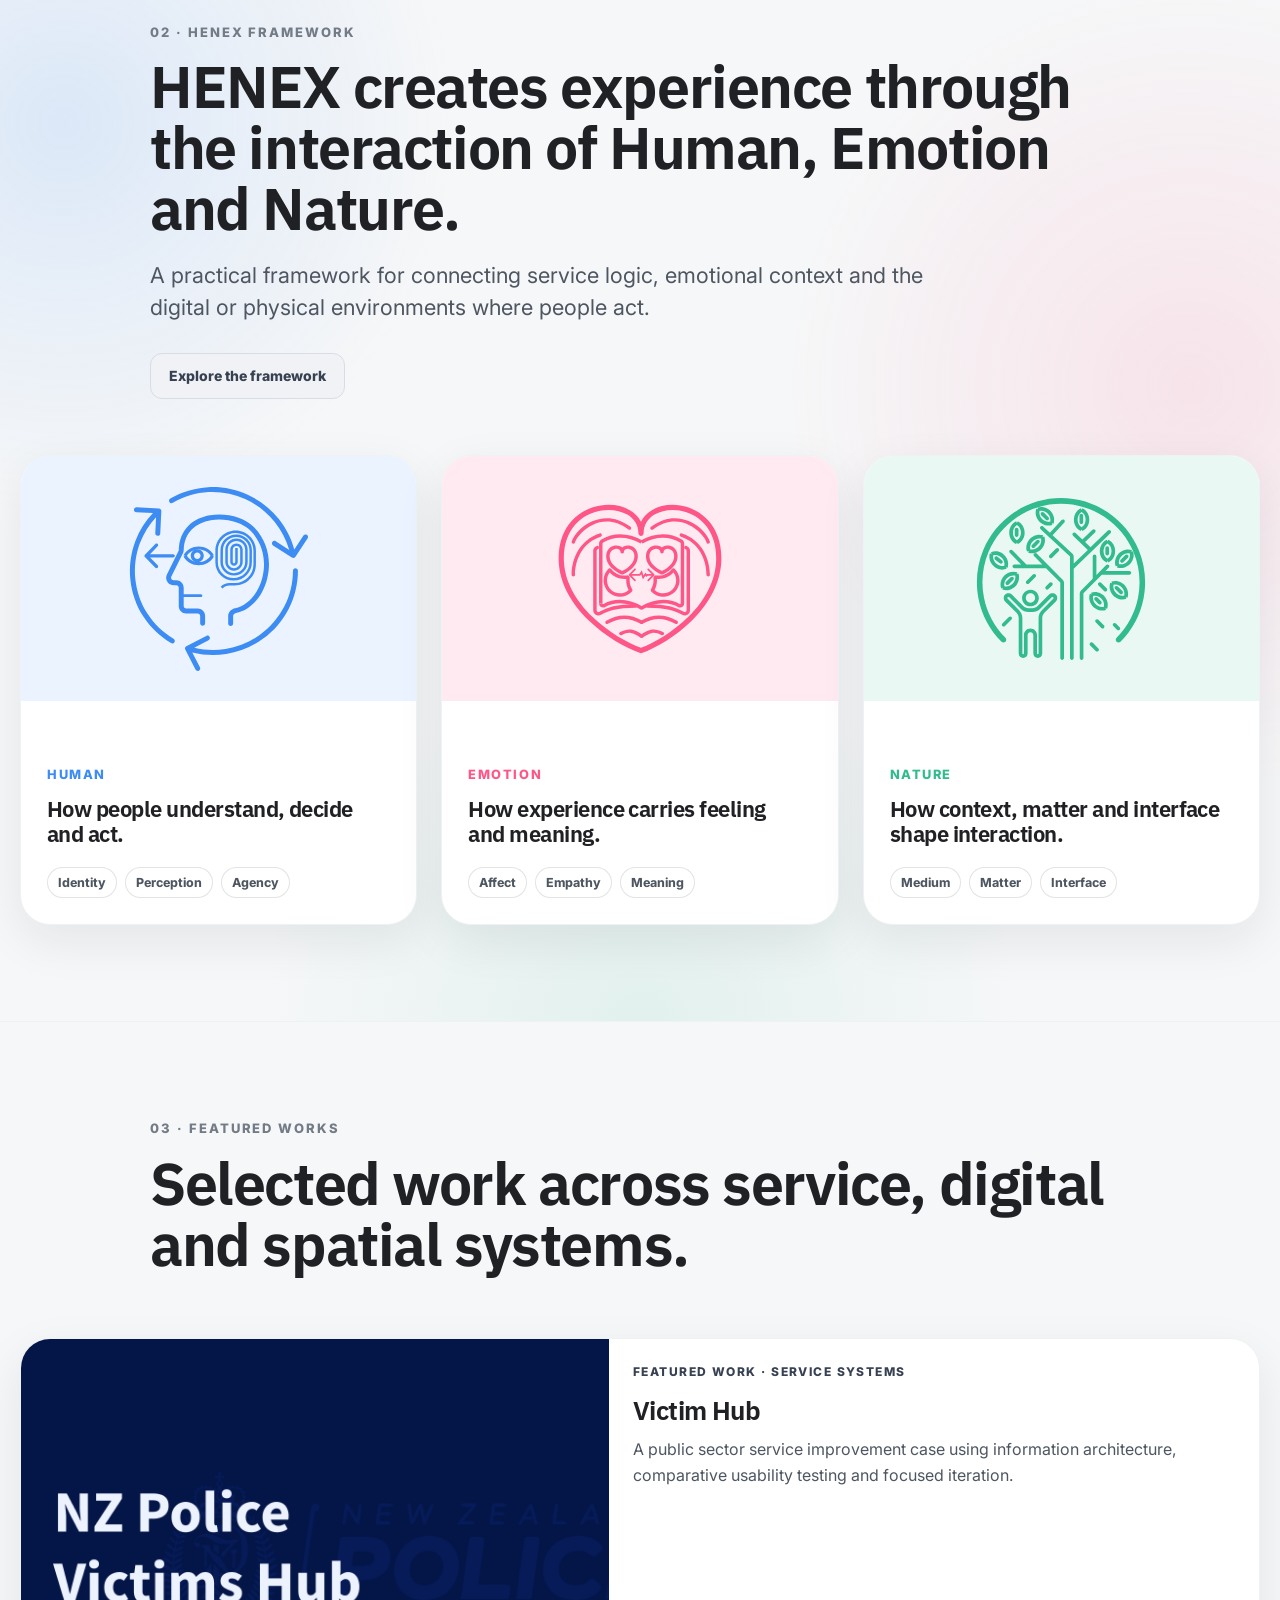
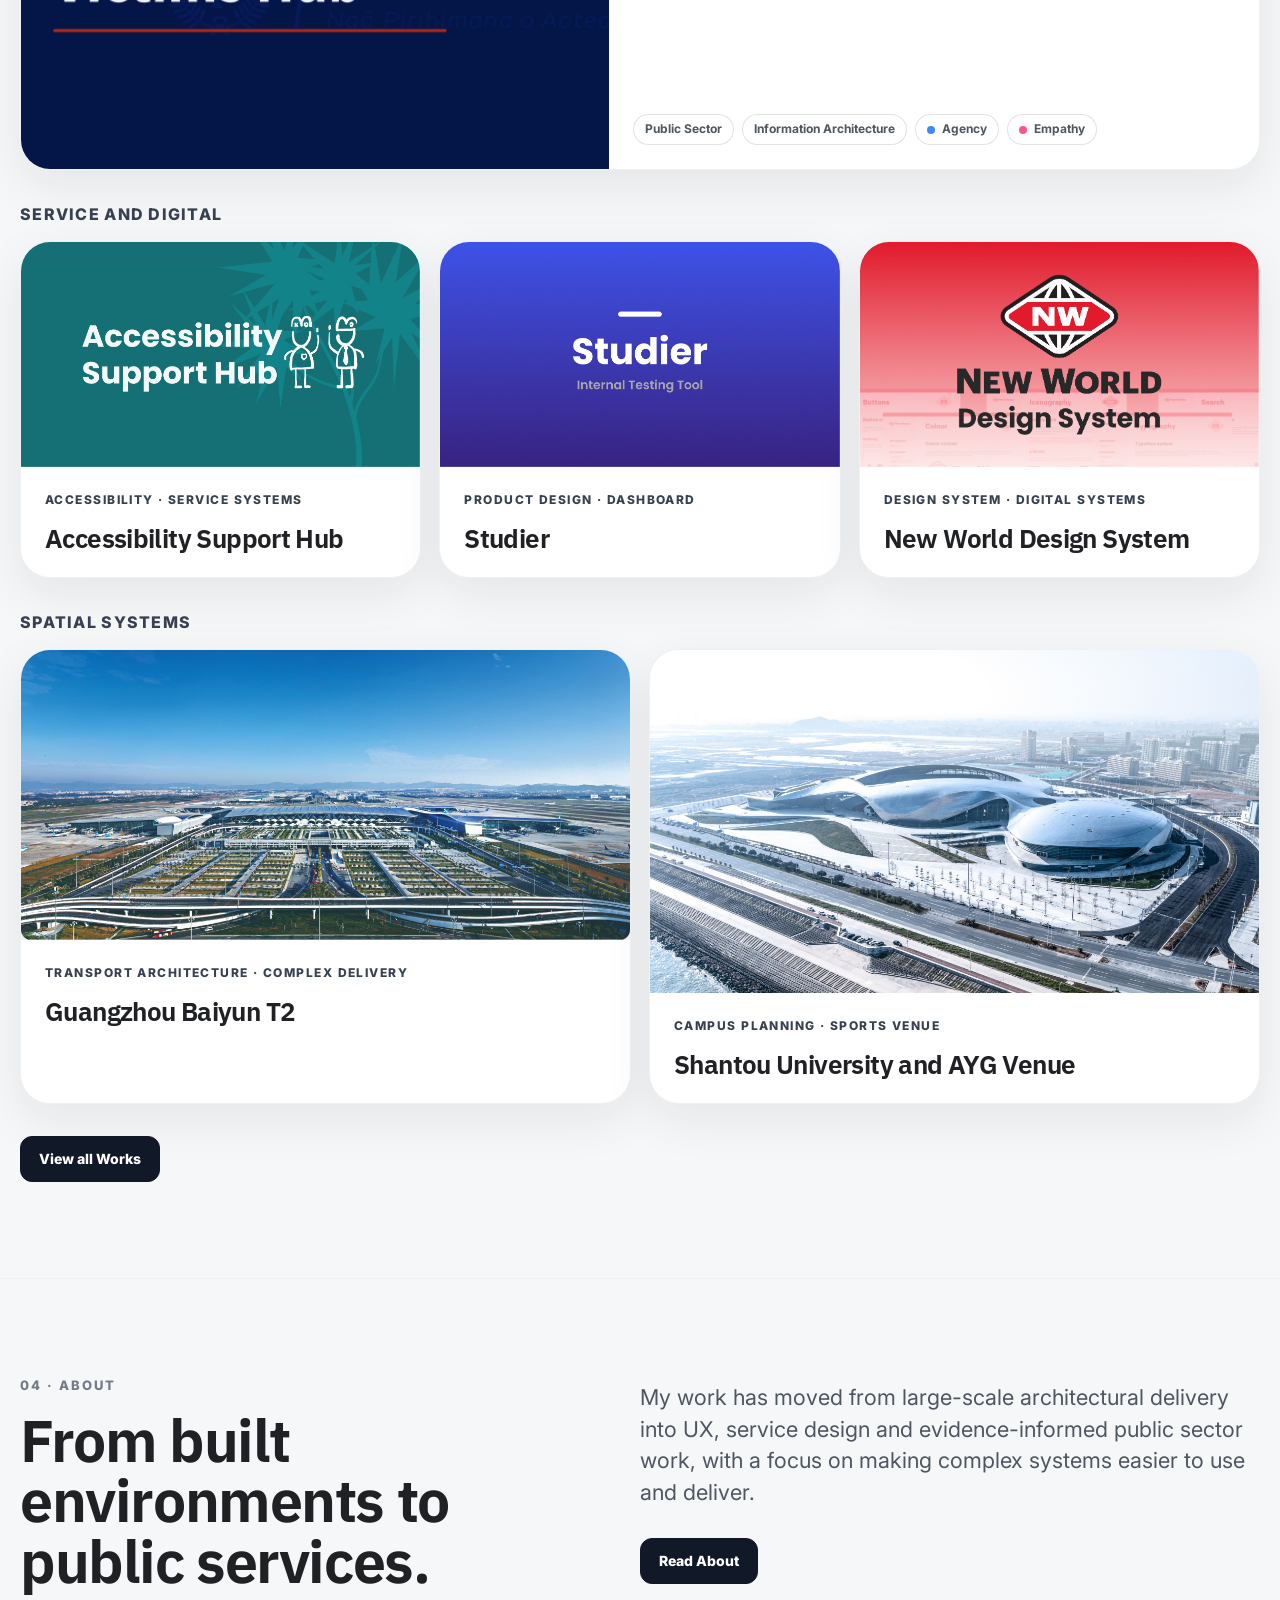
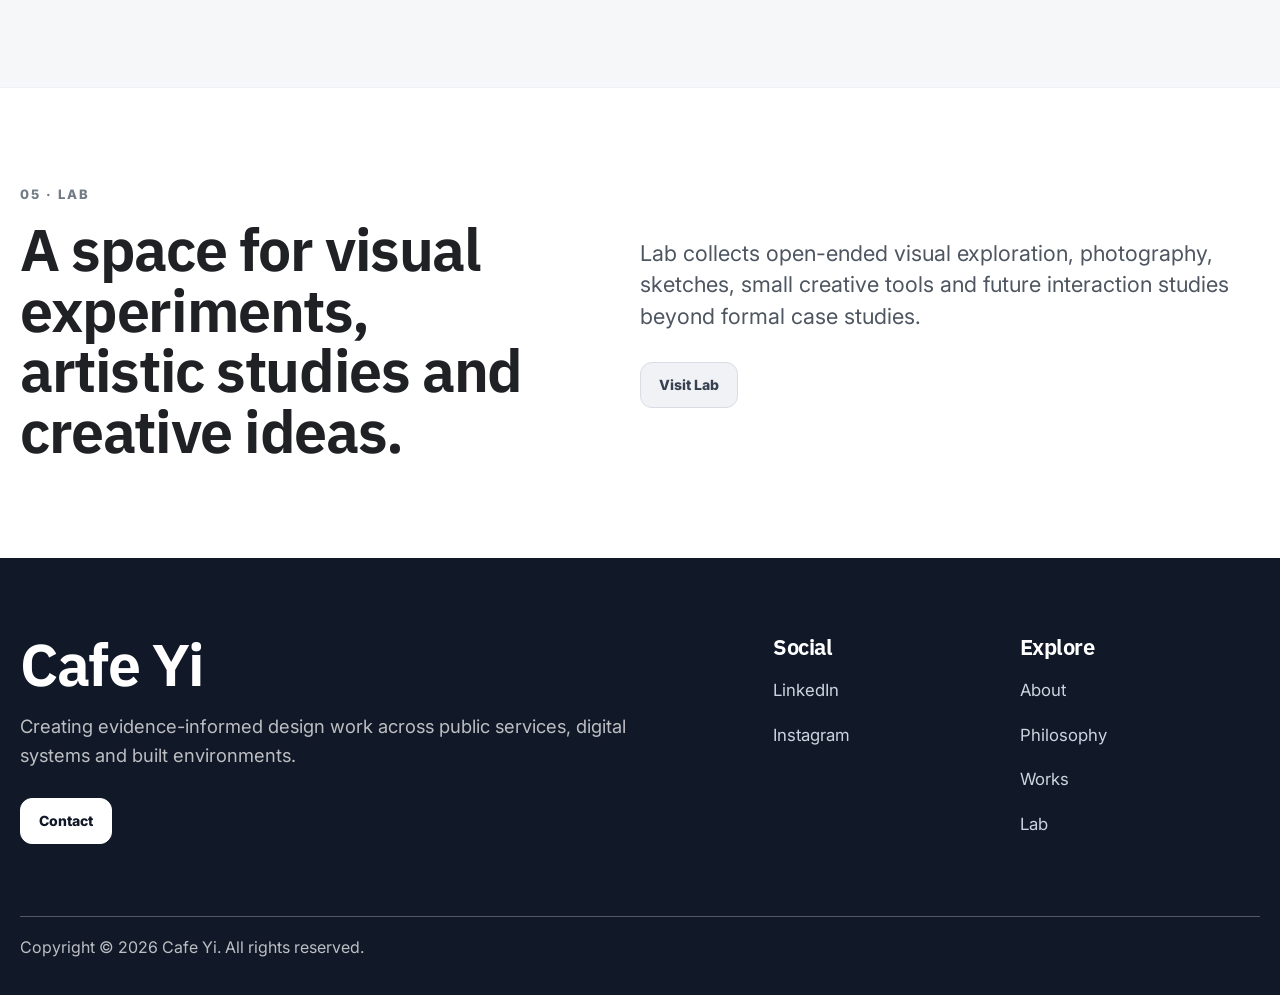
==== commit 4ff27dc9: "Set service and digital cards to cover media" ====
--- a/index.html
+++ b/index.html
@@ -29,7 +29,7 @@
         <a href="philosophy.html">Philosophy</a>
         <a href="works.html">Works</a>
         <a href="lab.html">Lab</a>
-        <a href="mailto:cafeyee@gmail.com">Contact</a>
+        <a class="site-nav__cta" href="mailto:cafeyee@gmail.com">Contact</a>
       </nav>
     </div>
   </header>
@@ -147,7 +147,7 @@
 
       <div class="container works-layout">
         <article class="project-card project-card--lead">
-          <a class="project-card__media" href="works/victim-hub.html" aria-label="View Victim Hub case study">
+          <a class="project-card__media project-card__media--cover" href="works/victim-hub.html" aria-label="View Victim Hub case study">
             <img src="assets/img/projects/vth/vth-home.webp" alt="Victim Hub project preview" loading="lazy">
           </a>
           <div class="project-card__body">
@@ -169,7 +169,7 @@
           </div>
           <div class="project-grid project-grid--three">
             <article class="project-card project-card--compact">
-              <a class="project-card__media" href="works/accessibility-support-hub.html" aria-label="View Accessibility Support Hub case study">
+              <a class="project-card__media project-card__media--cover" href="works/accessibility-support-hub.html" aria-label="View Accessibility Support Hub case study">
                 <img src="assets/img/projects/ash/ash-home.webp" alt="Accessibility Support Hub project preview" loading="lazy">
               </a>
               <div class="project-card__body">
@@ -179,7 +179,7 @@
             </article>
 
             <article class="project-card project-card--compact">
-              <a class="project-card__media" href="works/studier.html" aria-label="View Studier case study">
+              <a class="project-card__media project-card__media--cover" href="works/studier.html" aria-label="View Studier case study">
                 <img src="assets/img/projects/std/std-home.webp" alt="Studier dashboard project preview" loading="lazy">
               </a>
               <div class="project-card__body">
@@ -189,7 +189,7 @@
             </article>
 
             <article class="project-card project-card--compact">
-              <a class="project-card__media" href="works/new-world-design-system.html" aria-label="View New World Design System case study">
+              <a class="project-card__media project-card__media--cover" href="works/new-world-design-system.html" aria-label="View New World Design System case study">
                 <img src="assets/img/projects/nds/nds-home.webp" alt="New World Design System project preview" loading="lazy">
               </a>
               <div class="project-card__body">
@@ -206,7 +206,7 @@
           </div>
           <div class="project-grid project-grid--two">
             <article class="project-card project-card--compact">
-              <a class="project-card__media" href="works/guangzhou-baiyun-t2.html" aria-label="View Guangzhou Baiyun T2 case study">
+              <a class="project-card__media project-card__media--cover" href="works/guangzhou-baiyun-t2.html" aria-label="View Guangzhou Baiyun T2 case study">
                 <img src="assets/img/projects/bt2/bt2-home.webp" alt="Guangzhou Baiyun International Airport Terminal 2 project preview" loading="lazy">
               </a>
               <div class="project-card__body">
@@ -216,7 +216,7 @@
             </article>
 
             <article class="project-card project-card--compact">
-              <a class="project-card__media" href="works/shantou-ayg.html" aria-label="View Shantou University and AYG Venue case study">
+              <a class="project-card__media project-card__media--cover" href="works/shantou-ayg.html" aria-label="View Shantou University and AYG Venue case study">
                 <img src="assets/img/projects/ayg/ayg-home.webp" alt="Shantou University and Asian Youth Games Venue project preview" loading="lazy">
               </a>
               <div class="project-card__body">
--- a/assets/css/pages.css
+++ b/assets/css/pages.css
@@ -1,17 +1,20 @@
-/* HENEX Home v1 Production CSS */
+/* HENEX Home v1.2 Production CSS */
 :root {
   --font-heading: "IBM Plex Sans", sans-serif;
   --font-body: "Inter", sans-serif;
+
   --color-brand-primary: #111827;
   --color-brand-secondary: #374151;
   --color-brand-secondary-soft: #F0F2F5;
   --color-brand-secondary-line: #D8DDE5;
+
   --color-human: #3C8CF4;
   --color-emotion: #FF5688;
   --color-nature: #31BB8E;
   --color-human-tint: #EAF3FF;
   --color-emotion-tint: #FFEAF1;
   --color-nature-tint: #EAF8F3;
+
   --color-bg: #F6F7F8;
   --color-surface: #FFFFFF;
   --color-surface-soft: #F0F3F5;
@@ -20,13 +23,15 @@
   --color-text: #202124;
   --color-text-soft: #4E5661;
   --color-muted: #737B86;
+
   --radius-sm: 12px;
   --radius-md: 18px;
   --radius-lg: 30px;
   --radius-xl: 42px;
+
   --shadow-card: 0 16px 48px rgba(17, 24, 39, 0.08);
   --shadow-card-hover: 0 22px 60px rgba(17, 24, 39, 0.13);
-  --shadow-section: 0 30px 90px rgba(17, 24, 39, 0.08);
+
   --container: 1320px;
   --gutter: 40px;
 }
@@ -71,7 +76,7 @@
   position: absolute;
   left: 16px;
   top: 12px;
-  z-index: 100;
+  z-index: 200;
   padding: 10px 14px;
   border-radius: var(--radius-sm);
   background: #FFFFFF;
@@ -202,10 +207,35 @@
   transform: scaleX(1);
 }
 
+.site-nav__cta {
+  min-height: 38px;
+  display: inline-flex;
+  align-items: center;
+  justify-content: center;
+  padding: 0 14px !important;
+  border: 1px solid var(--color-brand-primary);
+  border-radius: var(--radius-sm);
+  background: var(--color-brand-primary);
+  color: #FFFFFF;
+  font-weight: 800;
+  transition: transform 180ms ease, background-color 180ms ease, border-color 180ms ease;
+}
+
+.site-nav__cta::after {
+  display: none;
+}
+
+.site-nav__cta:hover,
+.site-nav__cta:focus-visible {
+  background: #000000;
+  border-color: #000000;
+  transform: translateY(-1px);
+}
+
 .nav-toggle {
   display: none;
   position: relative;
-  z-index: 70;
+  z-index: 120;
   width: 48px;
   height: 44px;
   border: 1px solid var(--color-border);
@@ -278,6 +308,7 @@
   align-items: flex-start;
   justify-content: center;
   padding-top: 44px;
+  padding-bottom: 72px;
   color: #FFFFFF;
 }
 
@@ -590,8 +621,38 @@
   height: 100%;
   min-height: inherit;
   display: block;
+  transition: transform 320ms ease;
+}
+
+.project-card__media--cover img {
   object-fit: cover;
-  transition: transform 320ms ease;
+  object-position: center;
+}
+
+.project-card__media--contain {
+  display: grid;
+  place-items: center;
+  padding: 24px;
+}
+
+.project-card__media--contain img {
+  object-fit: contain;
+  object-position: center;
+}
+
+.project-card__media--focal-left img {
+  object-fit: cover;
+  object-position: left center;
+}
+
+.project-card__media--focal-right img {
+  object-fit: cover;
+  object-position: right center;
+}
+
+.project-card__media--focal-top img {
+  object-fit: cover;
+  object-position: center top;
 }
 
 .project-card:hover .project-card__media img {
@@ -751,20 +812,51 @@
     display: inline-flex;
   }
 
+  body.nav-open .site-header {
+    position: fixed;
+    inset: 0;
+    height: 100dvh;
+    z-index: 100;
+    overflow-y: auto;
+    background: #F6F7F8;
+  }
+
+  body.nav-open .site-header__inner {
+    min-height: 100dvh;
+    align-items: flex-start;
+    padding-top: 20px;
+  }
+
+  body.nav-open .site-brand,
+  body.nav-open .nav-toggle {
+    position: fixed;
+    top: 20px;
+    z-index: 120;
+  }
+
+  body.nav-open .site-brand {
+    left: var(--gutter);
+  }
+
+  body.nav-open .nav-toggle {
+    right: var(--gutter);
+  }
+
   .site-nav {
     position: fixed;
     inset: 0;
-    z-index: 65;
+    z-index: 110;
+    min-height: 100dvh;
     display: flex;
     flex-direction: column;
     align-items: flex-start;
     justify-content: center;
     gap: 18px;
-    padding: 92px var(--gutter) 42px;
-    background: rgba(246, 247, 248, 0.96);
+    padding: 112px var(--gutter) 56px;
+    background: #F6F7F8;
     color: var(--color-text);
+    font-family: var(--font-heading);
     font-size: clamp(2rem, 7vw, 4rem);
-    font-family: var(--font-heading);
     font-weight: 650;
     letter-spacing: -0.03em;
     transform: translateX(100%);
@@ -775,9 +867,37 @@
     transform: translateX(0);
   }
 
+  .site-nav a {
+    width: fit-content;
+    max-width: 100%;
+  }
+
+  .site-nav__cta {
+    min-height: 52px;
+    margin-top: 10px;
+    padding: 0 24px !important;
+    border-radius: 18px;
+    font-size: 1.25rem;
+    letter-spacing: 0;
+  }
+
   .home-hero,
   .home-hero__content {
-    min-height: 660px;
+    min-height: 700px;
+  }
+
+  .home-hero__content {
+    width: min(var(--container), calc(100vw - 48px));
+    padding-top: 112px;
+    padding-bottom: 72px;
+  }
+
+  .home-hero h1 {
+    font-size: clamp(3rem, 12vw, 4.75rem);
+  }
+
+  .home-hero__lead {
+    max-width: 680px;
   }
 
   .capability-grid,
@@ -813,13 +933,32 @@
     padding-block: 56px;
   }
 
+  body.nav-open .site-brand {
+    left: 24px;
+  }
+
+  body.nav-open .nav-toggle {
+    right: 24px;
+  }
+
+  .site-nav {
+    padding-left: 24px;
+    padding-right: 24px;
+  }
+
   .home-hero,
   .home-hero__content {
-    min-height: 620px;
+    min-height: 720px;
   }
 
   .home-hero__content {
-    padding-top: 24px;
+    width: calc(100vw - 48px);
+    padding-top: 104px;
+    padding-bottom: 84px;
+  }
+
+  .home-hero h1 {
+    font-size: clamp(2.65rem, 12vw, 3.85rem);
   }
 
   .section-header,
@@ -846,6 +985,10 @@
   .project-card--lead .project-card__media,
   .project-card__media {
     min-height: 250px;
+  }
+
+  .project-card__media--contain {
+    padding: 18px;
   }
 
   .footer-grid {
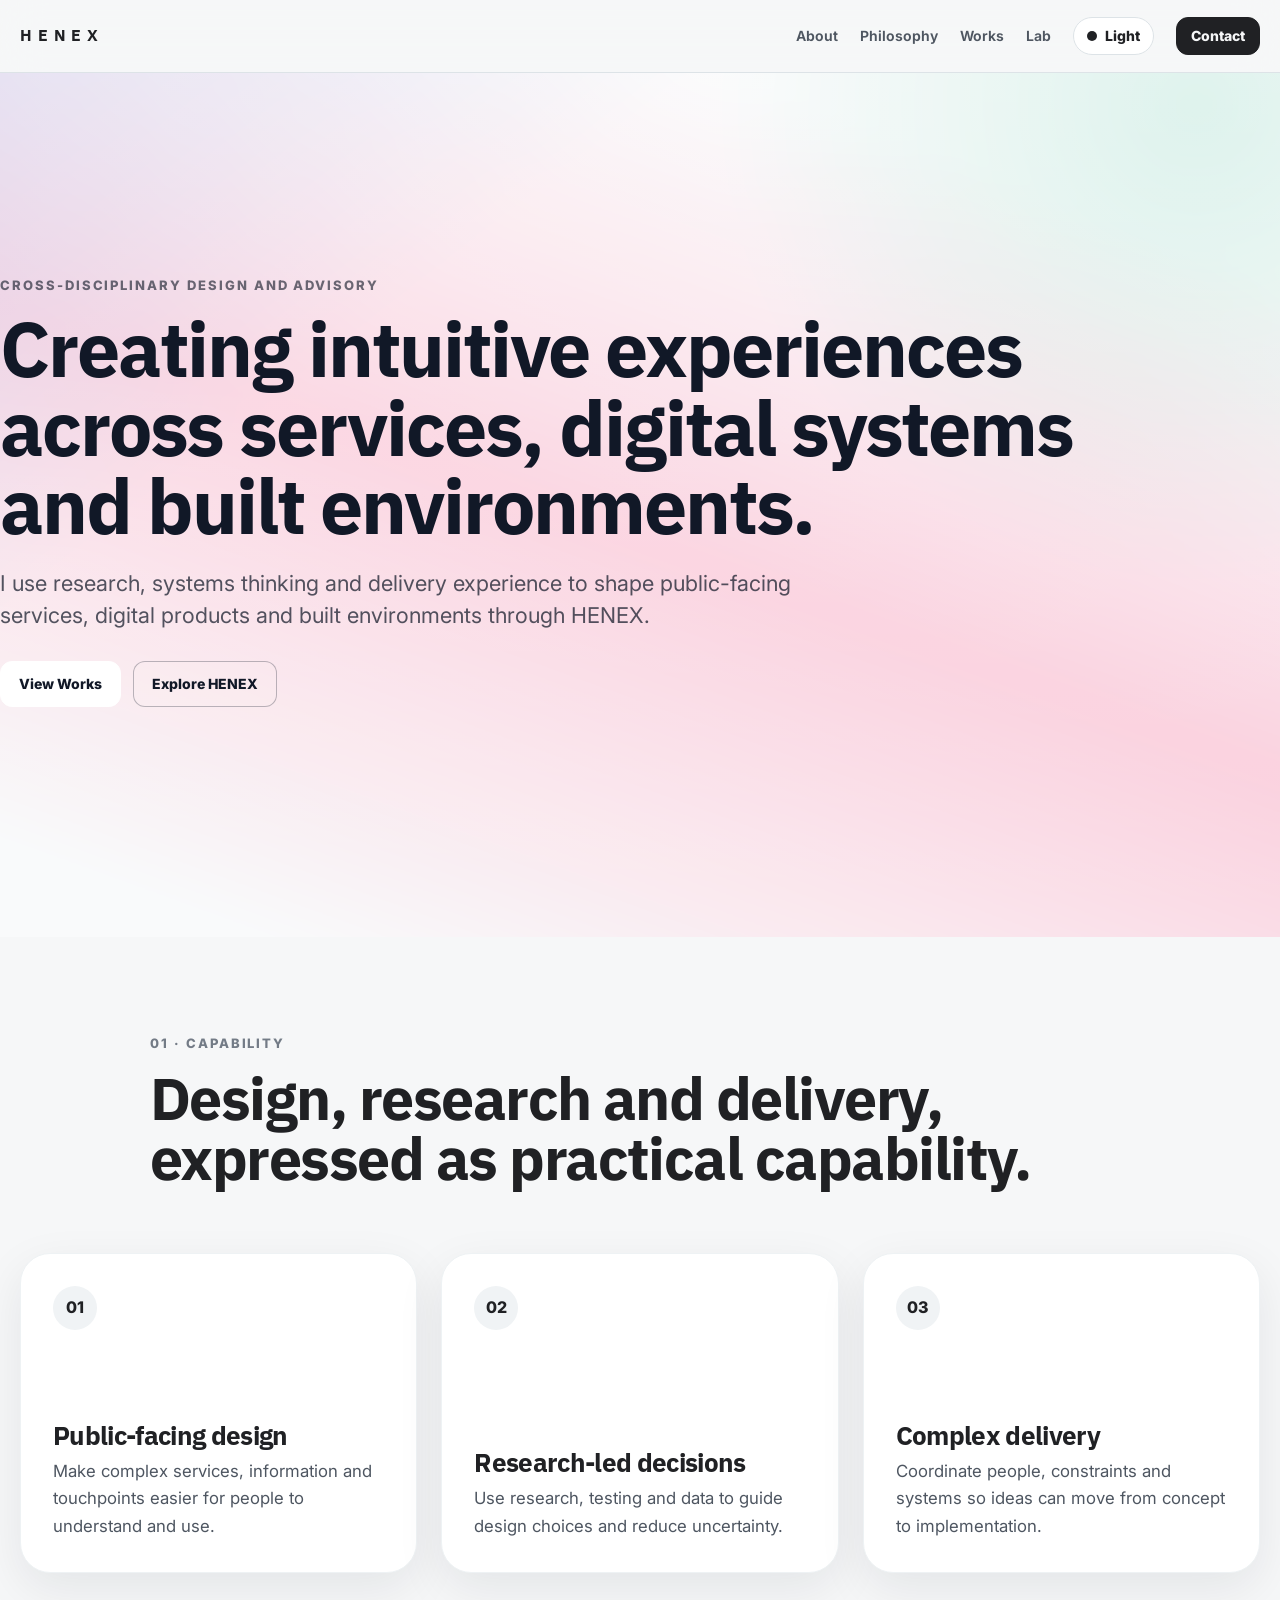
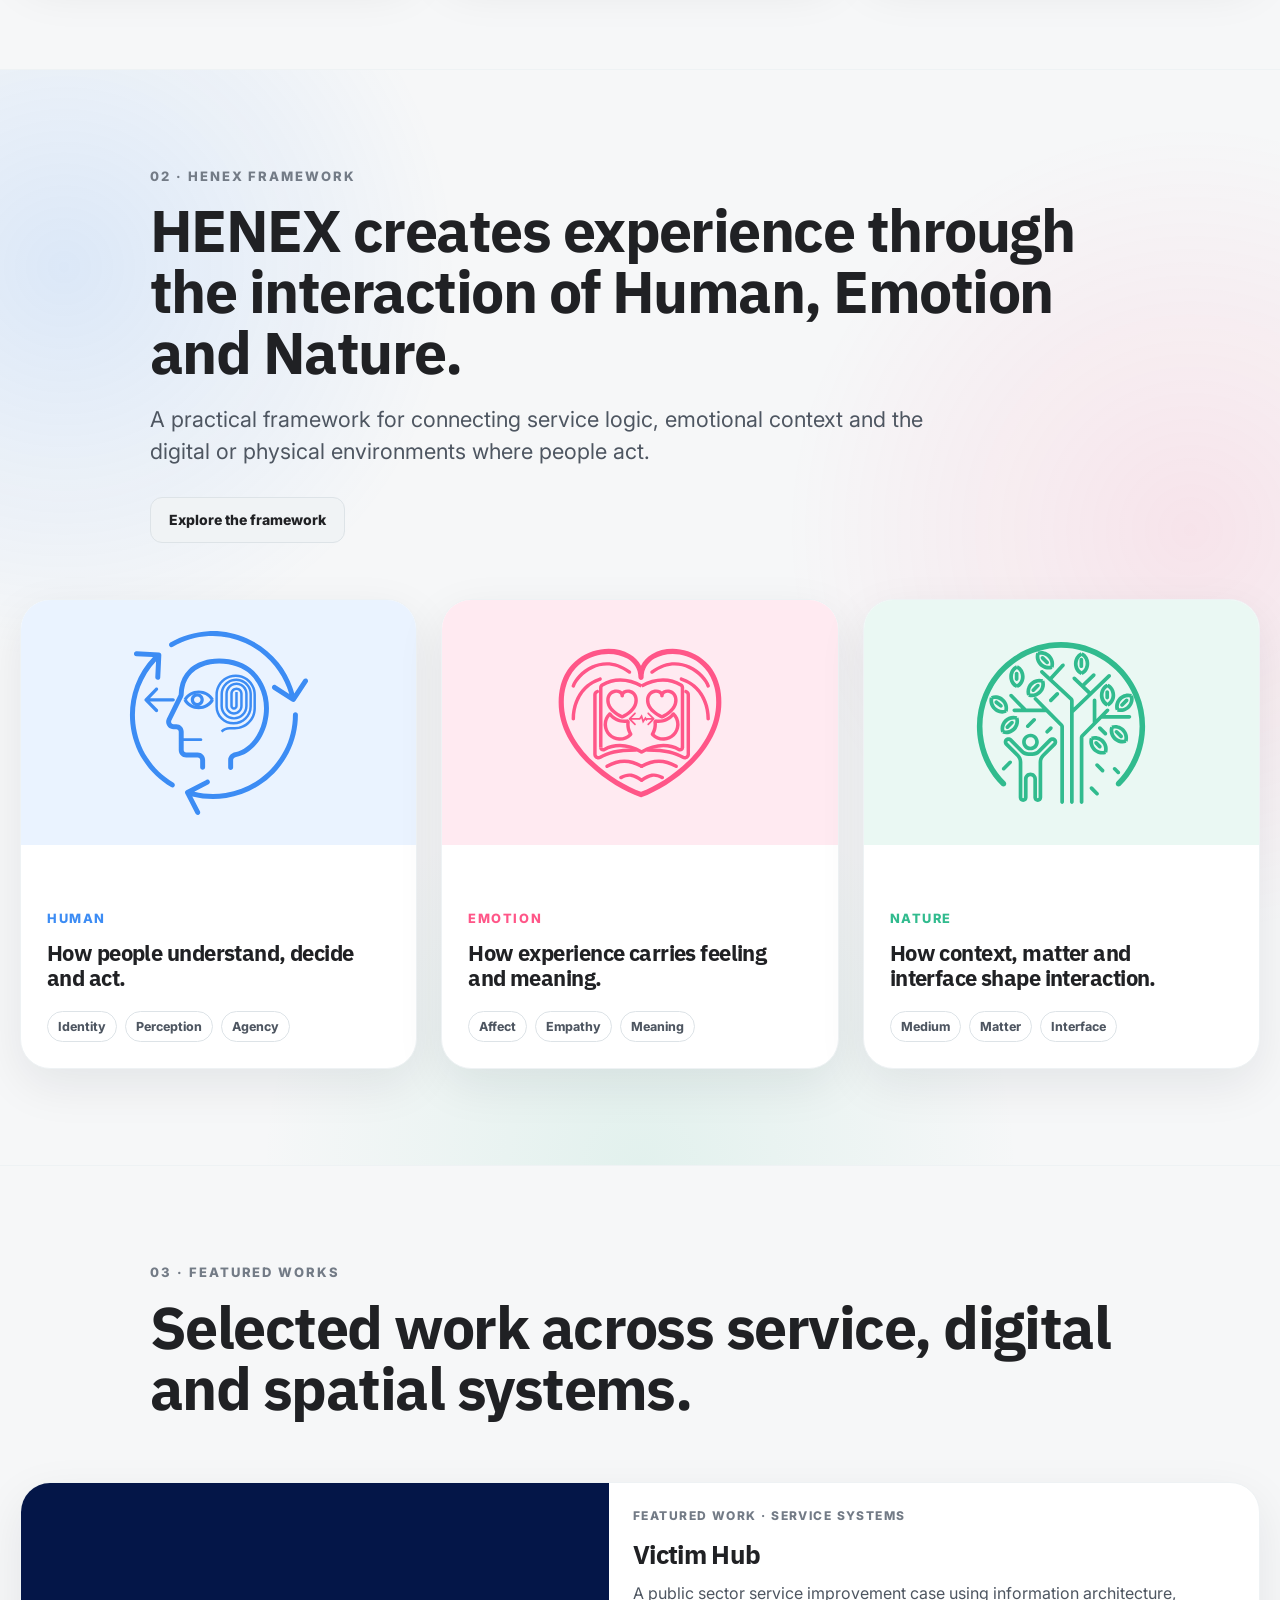
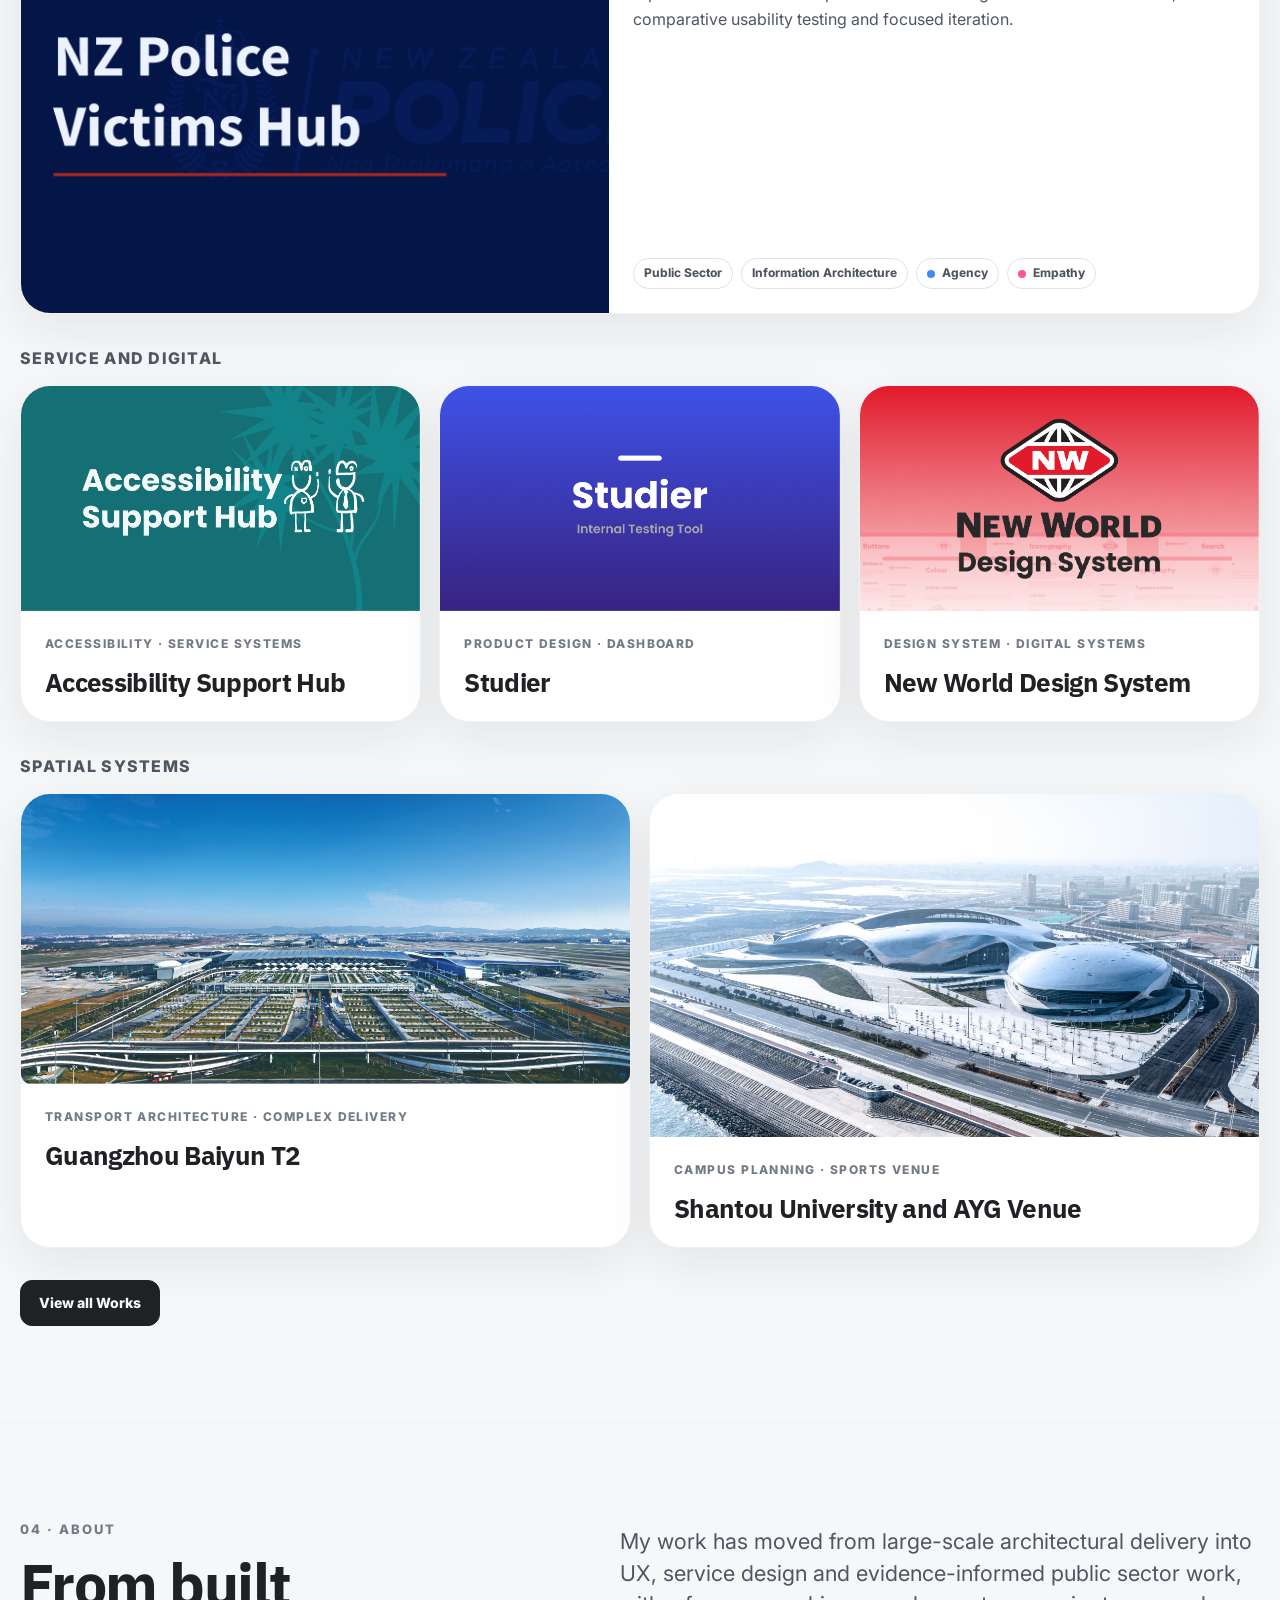
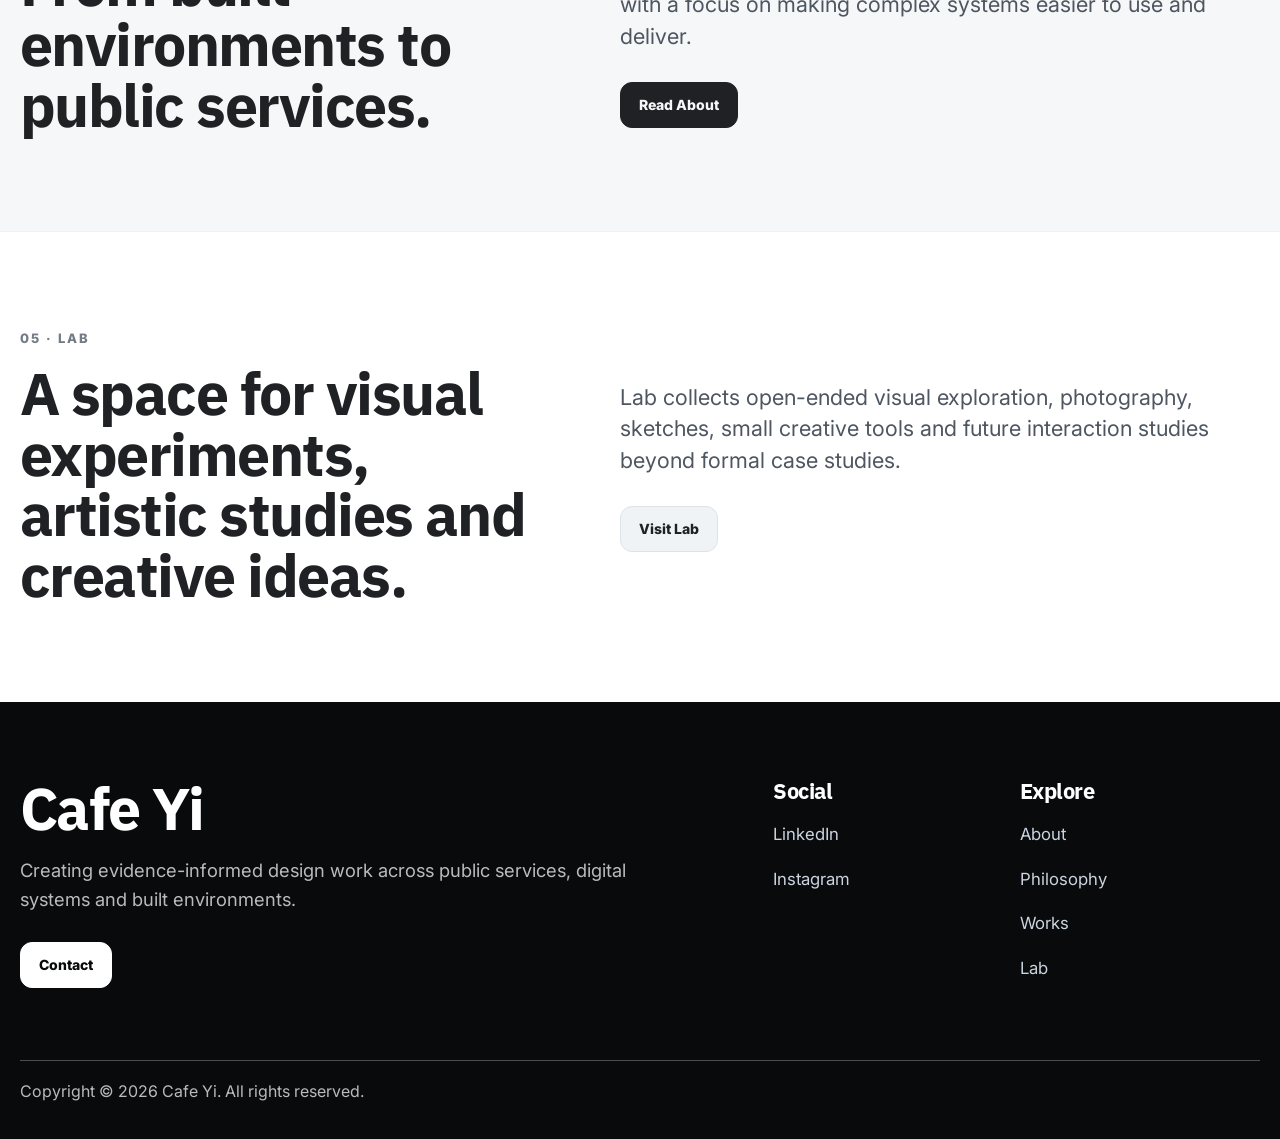
==== commit ee44dfe5: "darklight mode" ====
--- a/index.html
+++ b/index.html
@@ -1,5 +1,5 @@
 <!DOCTYPE html>
-<html lang="en">
+<html lang="en" data-theme="light">
 <head>
   <meta charset="UTF-8">
   <meta name="viewport" content="width=device-width, initial-scale=1.0">
@@ -7,43 +7,43 @@
   <title>Cafe Yi | HENEX</title>
   <link rel="preconnect" href="https://fonts.googleapis.com">
   <link rel="preconnect" href="https://fonts.gstatic.com" crossorigin>
-  <link href="https://fonts.googleapis.com/css2?family=IBM+Plex+Sans:wght@400;500;600;700&family=Inter:wght@400;500;600;700;800&display=swap" rel="stylesheet">
+  <link href="https://fonts.googleapis.com/css2?family=IBM+Plex+Sans:wght@400;500;600;700;800&family=Inter:wght@400;500;600;700;800&display=swap" rel="stylesheet">
+  <link rel="stylesheet" href="assets/css/global.css">
   <link rel="stylesheet" href="assets/css/pages.css">
   <script src="assets/js/main.js" defer></script>
 </head>
-<body>
+<body class="page-home">
   <a class="skip-link" href="#main-content">Skip to main content</a>
-
   <header class="site-header" data-site-header>
     <div class="container site-header__inner">
       <a class="site-brand" href="index.html" aria-label="Cafe Yi home">HENEX</a>
-
       <button class="nav-toggle" type="button" aria-expanded="false" aria-controls="site-nav" data-nav-toggle>
         <span class="nav-toggle__line"></span>
         <span class="nav-toggle__line"></span>
         <span class="nav-toggle__label">Menu</span>
       </button>
-
       <nav class="site-nav" id="site-nav" aria-label="Primary navigation" data-site-nav>
         <a href="about.html">About</a>
         <a href="philosophy.html">Philosophy</a>
         <a href="works.html">Works</a>
         <a href="lab.html">Lab</a>
+        <button class="theme-toggle" type="button" data-theme-toggle aria-label="Switch theme">
+          <span class="theme-toggle__dot" aria-hidden="true"></span>
+          <span data-theme-label>Light</span>
+        </button>
         <a class="site-nav__cta" href="mailto:cafeyee@gmail.com">Contact</a>
       </nav>
     </div>
   </header>
-
   <main id="main-content">
-    <section class="home-hero" aria-labelledby="home-hero-title">
-      <div class="home-hero__visual" aria-hidden="true"></div>
-      <div class="container home-hero__content">
-        <p class="section-kicker section-kicker--light">Cross-disciplinary design and advisory</p>
+    <section class="home-hero page-hero page-hero--home" aria-labelledby="home-hero-title">
+      <div class="container page-hero__content home-hero__content">
+        <p class="section-kicker">Cross-disciplinary design and advisory</p>
         <h1 id="home-hero-title">Creating intuitive experiences across services, digital systems and built environments.</h1>
-        <p class="home-hero__lead">I use research, systems thinking and delivery experience to shape public-facing services, digital products and built environments through HENEX.</p>
+        <p class="lead home-hero__lead">I use research, systems thinking and delivery experience to shape public-facing services, digital products and built environments through HENEX.</p>
         <div class="button-row">
-          <a class="button button--light" href="#featured-works">View Works</a>
-          <a class="button button--light-outline" href="philosophy.html">Explore HENEX</a>
+          <a class="button button--hero-primary" href="works.html">View Works</a>
+          <a class="button button--hero-outline" href="philosophy.html">Explore HENEX</a>
         </div>
       </div>
     </section>
@@ -53,31 +53,10 @@
         <p class="section-kicker">01 · Capability</p>
         <h2 id="capability-title">Design, research and delivery, expressed as practical capability.</h2>
       </div>
-
       <div class="container capability-grid">
-        <article class="capability-card">
-          <span class="capability-card__index">01</span>
-          <div class="capability-card__text">
-            <h3>Public-facing design</h3>
-            <p>Make complex services, information and touchpoints easier for people to understand and use.</p>
-          </div>
-        </article>
-
-        <article class="capability-card">
-          <span class="capability-card__index">02</span>
-          <div class="capability-card__text">
-            <h3>Research-led decisions</h3>
-            <p>Use research, testing and data to guide design choices and reduce uncertainty.</p>
-          </div>
-        </article>
-
-        <article class="capability-card">
-          <span class="capability-card__index">03</span>
-          <div class="capability-card__text">
-            <h3>Complex delivery</h3>
-            <p>Coordinate people, constraints and systems so ideas can move from concept to implementation.</p>
-          </div>
-        </article>
+        <article class="capability-card"><span class="capability-card__index">01</span><div><h3>Public-facing design</h3><p>Make complex services, information and touchpoints easier for people to understand and use.</p></div></article>
+        <article class="capability-card"><span class="capability-card__index">02</span><div><h3>Research-led decisions</h3><p>Use research, testing and data to guide design choices and reduce uncertainty.</p></div></article>
+        <article class="capability-card"><span class="capability-card__index">03</span><div><h3>Complex delivery</h3><p>Coordinate people, constraints and systems so ideas can move from concept to implementation.</p></div></article>
       </div>
     </section>
 
@@ -86,184 +65,35 @@
         <p class="section-kicker">02 · HENEX framework</p>
         <h2 id="henex-title">HENEX creates experience through the interaction of Human, Emotion and Nature.</h2>
         <p class="lead">A practical framework for connecting service logic, emotional context and the digital or physical environments where people act.</p>
-        <div class="button-row">
-          <a class="button button--soft" href="philosophy.html">Explore the framework</a>
-        </div>
+        <div class="button-row"><a class="button button--soft" href="philosophy.html">Explore the framework</a></div>
       </div>
-
       <div class="container henex-dimension-grid">
-        <a class="dimension-card dimension-card--human" href="philosophy.html#human" aria-label="Explore the Human dimension in the HENEX framework">
-          <div class="dimension-card__icon" aria-hidden="true">
-            <img src="assets/icons/henex/dimension-human.svg" alt="" loading="lazy">
-          </div>
-          <div class="dimension-card__body">
-            <p class="dimension-card__label">Human</p>
-            <h3>How people understand, decide and act.</h3>
-            <div class="node-chip-row" aria-label="Human nodes">
-              <span>Identity</span>
-              <span>Perception</span>
-              <span>Agency</span>
-            </div>
-          </div>
-        </a>
-
-        <a class="dimension-card dimension-card--emotion" href="philosophy.html#emotion" aria-label="Explore the Emotion dimension in the HENEX framework">
-          <div class="dimension-card__icon" aria-hidden="true">
-            <img src="assets/icons/henex/dimension-emotion.svg" alt="" loading="lazy">
-          </div>
-          <div class="dimension-card__body">
-            <p class="dimension-card__label">Emotion</p>
-            <h3>How experience carries feeling and meaning.</h3>
-            <div class="node-chip-row" aria-label="Emotion nodes">
-              <span>Affect</span>
-              <span>Empathy</span>
-              <span>Meaning</span>
-            </div>
-          </div>
-        </a>
-
-        <a class="dimension-card dimension-card--nature" href="philosophy.html#nature" aria-label="Explore the Nature dimension in the HENEX framework">
-          <div class="dimension-card__icon" aria-hidden="true">
-            <img src="assets/icons/henex/dimension-nature.svg" alt="" loading="lazy">
-          </div>
-          <div class="dimension-card__body">
-            <p class="dimension-card__label">Nature</p>
-            <h3>How context, matter and interface shape interaction.</h3>
-            <div class="node-chip-row" aria-label="Nature nodes">
-              <span>Medium</span>
-              <span>Matter</span>
-              <span>Interface</span>
-            </div>
-          </div>
-        </a>
+        <a class="dimension-card dimension-card--human" href="philosophy.html#human"><div class="dimension-card__icon"><img src="assets/icons/henex/dimension-human.svg" alt="" loading="lazy"></div><div class="dimension-card__body"><p class="dimension-card__label">Human</p><h3>How people understand, decide and act.</h3><div class="node-chip-row"><span>Identity</span><span>Perception</span><span>Agency</span></div></div></a>
+        <a class="dimension-card dimension-card--emotion" href="philosophy.html#emotion"><div class="dimension-card__icon"><img src="assets/icons/henex/dimension-emotion.svg" alt="" loading="lazy"></div><div class="dimension-card__body"><p class="dimension-card__label">Emotion</p><h3>How experience carries feeling and meaning.</h3><div class="node-chip-row"><span>Affect</span><span>Empathy</span><span>Meaning</span></div></div></a>
+        <a class="dimension-card dimension-card--nature" href="philosophy.html#nature"><div class="dimension-card__icon"><img src="assets/icons/henex/dimension-nature.svg" alt="" loading="lazy"></div><div class="dimension-card__body"><p class="dimension-card__label">Nature</p><h3>How context, matter and interface shape interaction.</h3><div class="node-chip-row"><span>Medium</span><span>Matter</span><span>Interface</span></div></div></a>
       </div>
     </section>
 
     <section class="section-pad" id="featured-works" aria-labelledby="featured-works-title">
-      <div class="container section-header section-header--spacious">
-        <p class="section-kicker">03 · Featured Works</p>
-        <h2 id="featured-works-title">Selected work across service, digital and spatial systems.</h2>
-      </div>
-
+      <div class="container section-header section-header--spacious"><p class="section-kicker">03 · Featured Works</p><h2 id="featured-works-title">Selected work across service, digital and spatial systems.</h2></div>
       <div class="container works-layout">
-        <article class="project-card project-card--lead">
-          <a class="project-card__media project-card__media--cover" href="works/victim-hub.html" aria-label="View Victim Hub case study">
-            <img src="assets/img/projects/vth/vth-home.webp" alt="Victim Hub project preview" loading="lazy">
-          </a>
-          <div class="project-card__body">
-            <p class="project-card__meta">Featured Work · Service Systems</p>
-            <h3><a href="works/victim-hub.html">Victim Hub</a></h3>
-            <p>A public sector service improvement case using information architecture, comparative usability testing and focused iteration.</p>
-            <div class="tag-row" aria-label="Victim Hub tags">
-              <span class="tag">Public Sector</span>
-              <span class="tag">Information Architecture</span>
-              <span class="tag"><span class="tag-dot tag-dot--human"></span>Agency</span>
-              <span class="tag"><span class="tag-dot tag-dot--emotion"></span>Empathy</span>
-            </div>
-          </div>
-        </article>
-
-        <div class="work-group">
-          <div class="work-group__header">
-            <p class="mini-section-title">Service and Digital</p>
-          </div>
-          <div class="project-grid project-grid--three">
-            <article class="project-card project-card--compact">
-              <a class="project-card__media project-card__media--cover" href="works/accessibility-support-hub.html" aria-label="View Accessibility Support Hub case study">
-                <img src="assets/img/projects/ash/ash-home.webp" alt="Accessibility Support Hub project preview" loading="lazy">
-              </a>
-              <div class="project-card__body">
-                <p class="project-card__meta">Accessibility · Service Systems</p>
-                <h3><a href="works/accessibility-support-hub.html">Accessibility Support Hub</a></h3>
-              </div>
-            </article>
-
-            <article class="project-card project-card--compact">
-              <a class="project-card__media project-card__media--cover" href="works/studier.html" aria-label="View Studier case study">
-                <img src="assets/img/projects/std/std-home.webp" alt="Studier dashboard project preview" loading="lazy">
-              </a>
-              <div class="project-card__body">
-                <p class="project-card__meta">Product Design · Dashboard</p>
-                <h3><a href="works/studier.html">Studier</a></h3>
-              </div>
-            </article>
-
-            <article class="project-card project-card--compact">
-              <a class="project-card__media project-card__media--cover" href="works/new-world-design-system.html" aria-label="View New World Design System case study">
-                <img src="assets/img/projects/nds/nds-home.webp" alt="New World Design System project preview" loading="lazy">
-              </a>
-              <div class="project-card__body">
-                <p class="project-card__meta">Design System · Digital Systems</p>
-                <h3><a href="works/new-world-design-system.html">New World Design System</a></h3>
-              </div>
-            </article>
-          </div>
-        </div>
-
-        <div class="work-group">
-          <div class="work-group__header">
-            <p class="mini-section-title">Spatial Systems</p>
-          </div>
-          <div class="project-grid project-grid--two">
-            <article class="project-card project-card--compact">
-              <a class="project-card__media project-card__media--cover" href="works/guangzhou-baiyun-t2.html" aria-label="View Guangzhou Baiyun T2 case study">
-                <img src="assets/img/projects/bt2/bt2-home.webp" alt="Guangzhou Baiyun International Airport Terminal 2 project preview" loading="lazy">
-              </a>
-              <div class="project-card__body">
-                <p class="project-card__meta">Transport Architecture · Complex Delivery</p>
-                <h3><a href="works/guangzhou-baiyun-t2.html">Guangzhou Baiyun T2</a></h3>
-              </div>
-            </article>
-
-            <article class="project-card project-card--compact">
-              <a class="project-card__media project-card__media--cover" href="works/shantou-ayg.html" aria-label="View Shantou University and AYG Venue case study">
-                <img src="assets/img/projects/ayg/ayg-home.webp" alt="Shantou University and Asian Youth Games Venue project preview" loading="lazy">
-              </a>
-              <div class="project-card__body">
-                <p class="project-card__meta">Campus Planning · Sports Venue</p>
-                <h3><a href="works/shantou-ayg.html">Shantou University and AYG Venue</a></h3>
-              </div>
-            </article>
-          </div>
-        </div>
-
-        <div class="section-cta">
-          <a class="button button--primary" href="works.html">View all Works</a>
-        </div>
+        <article class="project-card project-card--lead"><a class="project-card__media project-card__media--cover" href="works/victim-hub.html"><img src="assets/img/projects/vth/vth-home.webp" alt="Victim Hub project preview" loading="lazy"></a><div class="project-card__body"><p class="project-card__meta">Featured Work · Service Systems</p><h3><a href="works/victim-hub.html">Victim Hub</a></h3><p>A public sector service improvement case using information architecture, comparative usability testing and focused iteration.</p><div class="tag-row"><span class="tag">Public Sector</span><span class="tag">Information Architecture</span><span class="tag"><span class="tag-dot tag-dot--human"></span>Agency</span><span class="tag"><span class="tag-dot tag-dot--emotion"></span>Empathy</span></div></div></article>
+        <div class="work-group"><p class="mini-section-title">Service and Digital</p><div class="project-grid project-grid--three">
+          <article class="project-card project-card--compact"><a class="project-card__media project-card__media--cover" href="works/accessibility-support-hub.html"><img src="assets/img/projects/ash/ash-home.webp" alt="Accessibility Support Hub project preview" loading="lazy"></a><div class="project-card__body"><p class="project-card__meta">Accessibility · Service Systems</p><h3><a href="works/accessibility-support-hub.html">Accessibility Support Hub</a></h3></div></article>
+          <article class="project-card project-card--compact"><a class="project-card__media project-card__media--cover" href="works/studier.html"><img src="assets/img/projects/std/std-home.webp" alt="Studier dashboard project preview" loading="lazy"></a><div class="project-card__body"><p class="project-card__meta">Product Design · Dashboard</p><h3><a href="works/studier.html">Studier</a></h3></div></article>
+          <article class="project-card project-card--compact"><a class="project-card__media project-card__media--cover" href="works/new-world-design-system.html"><img src="assets/img/projects/nds/nds-home.webp" alt="New World Design System project preview" loading="lazy"></a><div class="project-card__body"><p class="project-card__meta">Design System · Digital Systems</p><h3><a href="works/new-world-design-system.html">New World Design System</a></h3></div></article>
+        </div></div>
+        <div class="work-group"><p class="mini-section-title">Spatial Systems</p><div class="project-grid project-grid--two">
+          <article class="project-card project-card--compact"><a class="project-card__media project-card__media--cover" href="works/guangzhou-baiyun-t2.html"><img src="assets/img/projects/bt2/bt2-home.webp" alt="Guangzhou Baiyun International Airport Terminal 2 project preview" loading="lazy"></a><div class="project-card__body"><p class="project-card__meta">Transport Architecture · Complex Delivery</p><h3><a href="works/guangzhou-baiyun-t2.html">Guangzhou Baiyun T2</a></h3></div></article>
+          <article class="project-card project-card--compact"><a class="project-card__media project-card__media--cover" href="works/shantou-ayg.html"><img src="assets/img/projects/ayg/ayg-home.webp" alt="Shantou University and Asian Youth Games Venue project preview" loading="lazy"></a><div class="project-card__body"><p class="project-card__meta">Campus Planning · Sports Venue</p><h3><a href="works/shantou-ayg.html">Shantou University and AYG Venue</a></h3></div></article>
+        </div></div>
+        <div class="section-cta"><a class="button button--primary" href="works.html">View all Works</a></div>
       </div>
     </section>
 
-    <section class="section-pad about-preview-section" aria-labelledby="about-preview-title">
-      <div class="container about-preview">
-        <div class="about-preview__heading">
-          <p class="section-kicker">04 · About</p>
-          <h2 id="about-preview-title">From built environments to public services.</h2>
-        </div>
-        <div class="about-preview__body">
-          <p class="lead">My work has moved from large-scale architectural delivery into UX, service design and evidence-informed public sector work, with a focus on making complex systems easier to use and deliver.</p>
-          <div class="button-row">
-            <a class="button button--primary" href="about.html">Read About</a>
-          </div>
-        </div>
-      </div>
-    </section>
-
-    <section class="section-pad lab-entry-section" aria-labelledby="lab-entry-title">
-      <div class="container lab-entry">
-        <div>
-          <p class="section-kicker">05 · Lab</p>
-          <h2 id="lab-entry-title">A space for visual experiments, artistic studies and creative ideas.</h2>
-        </div>
-        <div class="lab-entry__body">
-          <p class="lead">Lab collects open-ended visual exploration, photography, sketches, small creative tools and future interaction studies beyond formal case studies.</p>
-          <div class="button-row">
-            <a class="button button--soft" href="lab.html">Visit Lab</a>
-          </div>
-        </div>
-      </div>
-    </section>
+    <section class="section-pad about-preview-section" aria-labelledby="about-preview-title"><div class="container about-preview"><div><p class="section-kicker">04 · About</p><h2 id="about-preview-title">From built environments to public services.</h2></div><div class="about-preview__body"><p class="lead">My work has moved from large-scale architectural delivery into UX, service design and evidence-informed public sector work, with a focus on making complex systems easier to use and deliver.</p><div class="button-row"><a class="button button--primary" href="about.html">Read About</a></div></div></div></section>
+    <section class="section-pad lab-entry-section" aria-labelledby="lab-entry-title"><div class="container lab-entry"><div><p class="section-kicker">05 · Lab</p><h2 id="lab-entry-title">A space for visual experiments, artistic studies and creative ideas.</h2></div><div class="lab-entry__body"><p class="lead">Lab collects open-ended visual exploration, photography, sketches, small creative tools and future interaction studies beyond formal case studies.</p><div class="button-row"><a class="button button--soft" href="lab.html">Visit Lab</a></div></div></div></section>
   </main>
-
   <footer class="site-footer">
     <div class="container footer-grid">
       <div class="footer-intro">
@@ -271,13 +101,11 @@
         <p>Creating evidence-informed design work across public services, digital systems and built environments.</p>
         <a class="button button--footer" href="mailto:cafeyee@gmail.com">Contact</a>
       </div>
-
       <div class="footer-column">
         <h3>Social</h3>
         <a href="https://www.linkedin.com/in/cafeyi">LinkedIn</a>
         <a href="https://www.instagram.com/cafe.yi_photo/">Instagram</a>
       </div>
-
       <div class="footer-column">
         <h3>Explore</h3>
         <a href="about.html">About</a>
@@ -289,4 +117,4 @@
     <div class="container footer-bottom">Copyright © 2026 Cafe Yi. All rights reserved.</div>
   </footer>
 </body>
-</html>
+</html>
--- a/assets/css/global.css
+++ b/assets/css/global.css
@@ -0,0 +1,596 @@
+/* HENEX Global CSS v1.2
+   Scope: design tokens, light/dark theme, base reset, global navigation, buttons, footer and responsive menu. */
+
+:root {
+  --font-heading: "IBM Plex Sans", sans-serif;
+  --font-body: "Inter", sans-serif;
+
+  --color-brand-primary: #111827;
+  --color-brand-secondary: #374151;
+  --color-human: #3C8CF4;
+  --color-emotion: #FF5688;
+  --color-nature: #31BB8E;
+  --color-essay: #6B7280;
+
+  --color-human-tint: #EAF3FF;
+  --color-emotion-tint: #FFEAF1;
+  --color-nature-tint: #EAF8F3;
+
+  --theme-bg: #F6F7F8;
+  --theme-surface: #FFFFFF;
+  --theme-surface-soft: #F0F3F5;
+  --theme-border: #DDE3E7;
+  --theme-border-soft: #EEF2F4;
+  --theme-text: #202124;
+  --theme-text-soft: #4E5661;
+  --theme-muted: #737B86;
+  --theme-card: #FFFFFF;
+  --theme-card-soft: #F8FAFC;
+
+  --theme-shadow-card: 0 16px 48px rgba(17, 24, 39, 0.08);
+  --theme-shadow-card-hover: 0 22px 60px rgba(17, 24, 39, 0.13);
+
+  --hero-text: #111827;
+  --hero-text-soft: rgba(17, 24, 39, 0.72);
+  --hero-kicker: rgba(17, 24, 39, 0.62);
+  --hero-button-bg: #FFFFFF;
+  --hero-button-text: #111827;
+  --hero-button-border: rgba(17, 24, 39, 0.28);
+
+  --page-accent: var(--color-brand-primary);
+  --page-accent-border: rgba(17, 24, 39, 0.18);
+  --page-nav-card-bg: var(--theme-card);
+  --page-nav-card-border: var(--theme-border-soft);
+
+  --radius-sm: 12px;
+  --radius-md: 18px;
+  --radius-lg: 30px;
+  --radius-xl: 42px;
+
+  --container: 1320px;
+  --gutter: 40px;
+  --section-pad: 96px;
+}
+
+[data-theme="dark"] {
+  --theme-bg: #070809;
+  --theme-surface: #0B0C0D;
+  --theme-surface-soft: #121314;
+  --theme-border: rgba(255, 255, 255, 0.13);
+  --theme-border-soft: rgba(255, 255, 255, 0.09);
+  --theme-text: #FFFFFF;
+  --theme-text-soft: rgba(255, 255, 255, 0.74);
+  --theme-muted: rgba(255, 255, 255, 0.58);
+  --theme-card: #0D0E10;
+  --theme-card-soft: #141516;
+
+  --theme-shadow-card: 0 18px 54px rgba(0, 0, 0, 0.36);
+  --theme-shadow-card-hover: 0 24px 70px rgba(0, 0, 0, 0.48);
+
+  --hero-text: #FFFFFF;
+  --hero-text-soft: rgba(255, 255, 255, 0.76);
+  --hero-kicker: rgba(255, 255, 255, 0.72);
+  --hero-button-bg: #FFFFFF;
+  --hero-button-text: #111827;
+  --hero-button-border: rgba(255, 255, 255, 0.38);
+
+  --page-nav-card-bg: var(--theme-card);
+  --page-nav-card-border: var(--theme-border);
+}
+
+.page-works {
+  --page-accent: var(--color-nature);
+  --page-accent-border: rgba(49, 187, 142, 0.28);
+  --page-nav-card-bg: #FFFFFF;
+  --page-nav-card-border: rgba(49, 187, 142, 0.26);
+}
+
+[data-theme="dark"] .page-works {
+  --page-accent-border: rgba(49, 187, 142, 0.30);
+  --page-nav-card-bg: #0A100E;
+  --page-nav-card-border: rgba(49, 187, 142, 0.30);
+}
+
+* {
+  box-sizing: border-box;
+}
+
+html {
+  scroll-behavior: smooth;
+}
+
+body {
+  margin: 0;
+  overflow-x: hidden;
+  background: var(--theme-bg);
+  color: var(--theme-text);
+  font-family: var(--font-body);
+  line-height: 1.58;
+  transition: background-color 180ms ease, color 180ms ease;
+}
+
+body.nav-open {
+  overflow: hidden;
+}
+
+img,
+svg {
+  max-width: 100%;
+  height: auto;
+}
+
+a {
+  color: inherit;
+  text-decoration: none;
+}
+
+button,
+input,
+textarea,
+select {
+  font: inherit;
+}
+
+:focus-visible {
+  outline: 3px solid rgba(60, 140, 244, 0.72);
+  outline-offset: 4px;
+}
+
+.skip-link {
+  position: absolute;
+  left: 16px;
+  top: 12px;
+  z-index: 200;
+  padding: 10px 14px;
+  border-radius: var(--radius-sm);
+  background: var(--theme-surface);
+  color: var(--theme-text);
+  font-weight: 800;
+  transform: translateY(-140%);
+  transition: transform 160ms ease;
+}
+
+.skip-link:focus {
+  transform: translateY(0);
+}
+
+.container {
+  width: min(var(--container), calc(100% - var(--gutter)));
+  margin-inline: auto;
+}
+
+.section-pad {
+  padding-block: var(--section-pad);
+}
+
+.section-kicker {
+  margin: 0 0 14px;
+  color: var(--theme-muted);
+  font-size: 0.8125rem;
+  font-weight: 800;
+  letter-spacing: 0.15em;
+  text-transform: uppercase;
+}
+
+h1,
+h2,
+h3,
+h4 {
+  margin: 0;
+  font-family: var(--font-heading);
+  letter-spacing: -0.026em;
+}
+
+h1 {
+  font-size: clamp(3rem, 6vw, 5.75rem);
+  line-height: 1.02;
+  font-weight: 750;
+}
+
+h2 {
+  font-size: clamp(2.25rem, 4.6vw, 4.3rem);
+  line-height: 1.03;
+  font-weight: 700;
+}
+
+h3 {
+  font-size: clamp(1.35rem, 2vw, 2rem);
+  line-height: 1.14;
+  font-weight: 700;
+}
+
+p {
+  margin: 0;
+}
+
+.lead,
+.home-hero__lead {
+  color: var(--theme-text-soft);
+  font-size: clamp(1.1rem, 1.7vw, 1.45rem);
+  line-height: 1.45;
+}
+
+.site-header {
+  position: sticky;
+  top: 0;
+  z-index: 60;
+  background: color-mix(in srgb, var(--theme-bg) 88%, transparent);
+  border-bottom: 1px solid var(--theme-border);
+  backdrop-filter: blur(20px);
+}
+
+.site-header__inner {
+  min-height: 72px;
+  display: flex;
+  align-items: center;
+  justify-content: space-between;
+  gap: 28px;
+}
+
+.site-brand {
+  position: relative;
+  z-index: 70;
+  font-family: var(--font-heading);
+  font-weight: 700;
+  letter-spacing: 0.36em;
+}
+
+.site-nav {
+  display: flex;
+  align-items: center;
+  gap: 22px;
+  color: var(--theme-text-soft);
+  font-size: 0.875rem;
+  font-weight: 650;
+}
+
+.site-nav a {
+  position: relative;
+  padding: 8px 0;
+}
+
+.site-nav a:not(.site-nav__cta)::after {
+  content: "";
+  position: absolute;
+  left: 0;
+  right: 0;
+  bottom: 2px;
+  height: 2px;
+  border-radius: 999px;
+  background: var(--theme-text);
+  transform: scaleX(0);
+  transform-origin: left;
+  transition: transform 180ms ease;
+}
+
+.site-nav a:not(.site-nav__cta):hover::after,
+.site-nav a:not(.site-nav__cta):focus-visible::after {
+  transform: scaleX(1);
+}
+
+.site-nav__cta {
+  min-height: 38px;
+  display: inline-flex;
+  align-items: center;
+  justify-content: center;
+  padding: 0 14px !important;
+  border: 1px solid var(--theme-text);
+  border-radius: var(--radius-sm);
+  background: var(--theme-text);
+  color: var(--theme-bg);
+  font-weight: 800;
+  transition: transform 180ms ease, background-color 180ms ease, border-color 180ms ease;
+}
+
+.site-nav__cta::after {
+  display: none;
+}
+
+.site-nav__cta:hover,
+.site-nav__cta:focus-visible {
+  transform: translateY(-1px);
+}
+
+.theme-toggle {
+  min-height: 38px;
+  display: inline-flex;
+  align-items: center;
+  gap: 8px;
+  padding: 0 13px;
+  border: 1px solid var(--theme-border);
+  border-radius: 999px;
+  background: var(--theme-surface);
+  color: var(--theme-text);
+  font: inherit;
+  font-weight: 800;
+  cursor: pointer;
+  appearance: none;
+  transition: transform 180ms ease, border-color 180ms ease, background-color 180ms ease;
+}
+
+.theme-toggle:hover,
+.theme-toggle:focus-visible {
+  transform: translateY(-1px);
+  border-color: color-mix(in srgb, var(--theme-text) 28%, var(--theme-border));
+}
+
+.theme-toggle__dot {
+  width: 10px;
+  height: 10px;
+  display: inline-block;
+  border-radius: 999px;
+  background: currentColor;
+}
+
+.nav-toggle {
+  display: none;
+  position: relative;
+  z-index: 120;
+  width: 48px;
+  height: 44px;
+  border: 1px solid var(--theme-border);
+  border-radius: 999px;
+  background: var(--theme-surface);
+  color: var(--theme-text);
+  cursor: pointer;
+}
+
+.nav-toggle__line {
+  position: absolute;
+  left: 14px;
+  width: 18px;
+  height: 2px;
+  border-radius: 999px;
+  background: currentColor;
+  transition: transform 180ms ease, top 180ms ease;
+}
+
+.nav-toggle__line:first-child {
+  top: 16px;
+}
+
+.nav-toggle__line:nth-child(2) {
+  top: 24px;
+}
+
+.nav-toggle__label {
+  position: absolute;
+  width: 1px;
+  height: 1px;
+  overflow: hidden;
+  clip: rect(0, 0, 0, 0);
+}
+
+body.nav-open .nav-toggle__line:first-child {
+  top: 21px;
+  transform: rotate(45deg);
+}
+
+body.nav-open .nav-toggle__line:nth-child(2) {
+  top: 21px;
+  transform: rotate(-45deg);
+}
+
+.button-row {
+  display: flex;
+  flex-wrap: wrap;
+  gap: 12px;
+  margin-top: 30px;
+}
+
+.button {
+  min-height: 46px;
+  display: inline-flex;
+  align-items: center;
+  justify-content: center;
+  padding: 0 18px;
+  border: 1px solid var(--theme-text);
+  border-radius: var(--radius-sm);
+  font-size: 0.875rem;
+  font-weight: 800;
+  transition: transform 180ms ease, box-shadow 180ms ease, background-color 180ms ease, border-color 180ms ease;
+}
+
+.button:hover {
+  transform: translateY(-2px);
+}
+
+.button--primary {
+  background: var(--theme-text);
+  color: var(--theme-bg);
+}
+
+.button--soft {
+  background: var(--theme-surface-soft);
+  color: var(--theme-text);
+  border-color: var(--theme-border);
+}
+
+.button--hero-primary {
+  background: var(--hero-button-bg);
+  color: var(--hero-button-text);
+  border-color: var(--hero-button-bg);
+}
+
+.button--hero-outline {
+  color: var(--hero-text);
+  background: rgba(255, 255, 255, 0.05);
+  border-color: var(--hero-button-border);
+}
+
+.button--footer {
+  background: #FFFFFF;
+  color: #090A0B;
+  border-color: #FFFFFF;
+}
+
+.site-footer {
+  padding: 76px 0 34px;
+  background: #090A0B;
+  color: #FFFFFF;
+}
+
+.footer-grid {
+  display: grid;
+  grid-template-columns: 1.3fr 0.35fr 0.45fr;
+  gap: 60px;
+  align-items: start;
+}
+
+.footer-intro p {
+  max-width: 640px;
+  margin: 18px 0 28px;
+  color: rgba(255, 255, 255, 0.72);
+  font-size: 1.15rem;
+}
+
+.footer-column {
+  display: grid;
+  gap: 18px;
+}
+
+.footer-column h3 {
+  color: #FFFFFF;
+  font-size: 1.4rem;
+}
+
+.footer-column a {
+  color: #CBD5E1;
+  font-size: 1.05rem;
+}
+
+.footer-column a:hover {
+  color: #FFFFFF;
+}
+
+.footer-bottom {
+  margin-top: 72px;
+  padding-top: 18px;
+  border-top: 1px solid rgba(255, 255, 255, 0.28);
+  color: rgba(255, 255, 255, 0.72);
+}
+
+@media (max-width: 900px) {
+  :root {
+    --gutter: 32px;
+  }
+
+  .nav-toggle {
+    display: inline-flex;
+  }
+
+  body.nav-open .site-header {
+    position: fixed;
+    inset: 0;
+    height: 100dvh;
+    z-index: 100;
+    overflow-y: auto;
+    background: var(--theme-bg);
+  }
+
+  body.nav-open .site-header__inner {
+    min-height: 100dvh;
+    align-items: flex-start;
+    padding-top: 20px;
+  }
+
+  body.nav-open .site-brand,
+  body.nav-open .nav-toggle {
+    position: fixed;
+    top: 20px;
+    z-index: 120;
+  }
+
+  body.nav-open .site-brand {
+    left: var(--gutter);
+  }
+
+  body.nav-open .nav-toggle {
+    right: var(--gutter);
+  }
+
+  .site-nav {
+    position: fixed;
+    inset: 0;
+    z-index: 110;
+    min-height: 100dvh;
+    display: flex;
+    flex-direction: column;
+    align-items: flex-start;
+    justify-content: center;
+    gap: 18px;
+    padding: 112px var(--gutter) 56px;
+    background: var(--theme-bg);
+    color: var(--theme-text);
+    font-family: var(--font-heading);
+    font-size: clamp(2rem, 7vw, 4rem);
+    font-weight: 650;
+    letter-spacing: -0.03em;
+    transform: translateX(100%);
+    transition: transform 240ms ease;
+  }
+
+  body.nav-open .site-nav {
+    transform: translateX(0);
+  }
+
+  .site-nav a,
+  .site-nav .theme-toggle {
+    width: fit-content;
+    max-width: 100%;
+  }
+
+  .site-nav__cta {
+    min-height: 52px;
+    margin-top: 10px;
+    padding: 0 24px !important;
+    border-radius: 18px;
+    font-size: 1.25rem;
+    letter-spacing: 0;
+  }
+
+  .theme-toggle {
+    min-height: 46px;
+    padding: 0 16px;
+    font-size: 1rem;
+  }
+
+  .footer-grid {
+    grid-template-columns: 1fr;
+  }
+}
+
+@media (max-width: 520px) {
+  :root {
+    --gutter: 24px;
+    --section-pad: 56px;
+  }
+
+  body.nav-open .site-brand {
+    left: 24px;
+  }
+
+  body.nav-open .nav-toggle {
+    right: 24px;
+  }
+
+  .site-nav {
+    padding-left: 24px;
+    padding-right: 24px;
+  }
+
+  .footer-grid {
+    gap: 36px;
+  }
+}
+
+@media (prefers-reduced-motion: reduce) {
+  *,
+  *::before,
+  *::after {
+    scroll-behavior: auto !important;
+    transition-duration: 0.001ms !important;
+    animation-duration: 0.001ms !important;
+    animation-iteration-count: 1 !important;
+  }
+}
--- a/assets/css/pages.css
+++ b/assets/css/pages.css
@@ -1,307 +1,48 @@
-/* HENEX Home v1.2 Production CSS */
-:root {
-  --font-heading: "IBM Plex Sans", sans-serif;
-  --font-body: "Inter", sans-serif;
-
-  --color-brand-primary: #111827;
-  --color-brand-secondary: #374151;
-  --color-brand-secondary-soft: #F0F2F5;
-  --color-brand-secondary-line: #D8DDE5;
-
-  --color-human: #3C8CF4;
-  --color-emotion: #FF5688;
-  --color-nature: #31BB8E;
-  --color-human-tint: #EAF3FF;
-  --color-emotion-tint: #FFEAF1;
-  --color-nature-tint: #EAF8F3;
-
-  --color-bg: #F6F7F8;
-  --color-surface: #FFFFFF;
-  --color-surface-soft: #F0F3F5;
-  --color-border: #DDE3E7;
-  --color-border-soft: #EEF2F4;
-  --color-text: #202124;
-  --color-text-soft: #4E5661;
-  --color-muted: #737B86;
-
-  --radius-sm: 12px;
-  --radius-md: 18px;
-  --radius-lg: 30px;
-  --radius-xl: 42px;
-
-  --shadow-card: 0 16px 48px rgba(17, 24, 39, 0.08);
-  --shadow-card-hover: 0 22px 60px rgba(17, 24, 39, 0.13);
-
-  --container: 1320px;
-  --gutter: 40px;
-}
-
-* {
-  box-sizing: border-box;
-}
-
-html {
-  scroll-behavior: smooth;
-}
-
-body {
-  margin: 0;
-  overflow-x: hidden;
-  background: var(--color-bg);
-  color: var(--color-text);
-  font-family: var(--font-body);
-  line-height: 1.58;
-}
-
-body.nav-open {
+/* HENEX Pages CSS v1.2
+   Scope: page hero system, Home sections, HENEX cards, project cards and Works page components. */
+
+.page-hero {
+  position: relative;
+  min-height: 720px;
+  display: flex;
+  align-items: center;
   overflow: hidden;
-}
-
-img {
-  max-width: 100%;
-  height: auto;
-}
-
-a {
-  color: inherit;
-  text-decoration: none;
-}
-
-:focus-visible {
-  outline: 3px solid rgba(60, 140, 244, 0.72);
-  outline-offset: 4px;
-}
-
-.skip-link {
-  position: absolute;
-  left: 16px;
-  top: 12px;
-  z-index: 200;
-  padding: 10px 14px;
-  border-radius: var(--radius-sm);
-  background: #FFFFFF;
-  color: var(--color-brand-primary);
-  font-weight: 800;
-  transform: translateY(-140%);
-  transition: transform 160ms ease;
-}
-
-.skip-link:focus {
-  transform: translateY(0);
-}
-
-.container {
-  width: min(var(--container), calc(100% - var(--gutter)));
-  margin-inline: auto;
-}
-
-.section-pad {
-  padding-block: 96px;
-}
-
-.section-kicker {
-  margin: 0 0 14px;
-  color: var(--color-muted);
-  font-size: 0.8125rem;
-  font-weight: 800;
-  letter-spacing: 0.15em;
-  text-transform: uppercase;
-}
-
-.section-kicker--light {
-  color: rgba(255, 255, 255, 0.72);
-}
-
-h1,
-h2,
-h3 {
-  margin: 0;
-  font-family: var(--font-heading);
-  letter-spacing: -0.024em;
-}
-
-h1 {
-  font-size: clamp(3rem, 6vw, 5.75rem);
-  line-height: 1.02;
-  font-weight: 650;
-}
-
-h2 {
-  font-size: clamp(2.25rem, 4.6vw, 4.3rem);
-  line-height: 1.03;
-  font-weight: 650;
-}
-
-h3 {
-  font-size: clamp(1.35rem, 2vw, 2rem);
-  line-height: 1.14;
-  font-weight: 650;
-}
-
-p {
-  margin: 0;
-}
-
-.lead,
-.home-hero__lead {
-  color: var(--color-text-soft);
-  font-size: clamp(1.1rem, 1.7vw, 1.45rem);
-  line-height: 1.45;
-}
-
-.site-header {
-  position: sticky;
-  top: 0;
-  z-index: 60;
-  background: rgba(246, 247, 248, 0.88);
-  border-bottom: 1px solid var(--color-border-soft);
-  backdrop-filter: blur(20px);
-}
-
-.site-header__inner {
-  min-height: 72px;
-  display: flex;
-  align-items: center;
-  justify-content: space-between;
-  gap: 28px;
-}
-
-.site-brand {
-  position: relative;
-  z-index: 70;
-  font-family: var(--font-heading);
-  font-weight: 700;
-  letter-spacing: 0.36em;
-}
-
-.site-nav {
-  display: flex;
-  align-items: center;
-  gap: 24px;
-  color: var(--color-text-soft);
-  font-size: 0.875rem;
-  font-weight: 650;
-}
-
-.site-nav a {
-  position: relative;
-  padding: 8px 0;
-}
-
-.site-nav a::after {
+  isolation: isolate;
+  margin-inline: calc((100vw - min(var(--container), calc(100vw - var(--gutter)))) / -2);
+  padding-block: 72px;
+  color: var(--hero-text);
+}
+
+.page-hero::before,
+.page-hero::after {
   content: "";
   position: absolute;
-  left: 0;
-  right: 0;
-  bottom: 2px;
-  height: 2px;
-  border-radius: 999px;
-  background: var(--color-brand-primary);
-  transform: scaleX(0);
-  transform-origin: left;
-  transition: transform 180ms ease;
-}
-
-.site-nav a:hover::after,
-.site-nav a:focus-visible::after {
-  transform: scaleX(1);
-}
-
-.site-nav__cta {
-  min-height: 38px;
-  display: inline-flex;
-  align-items: center;
-  justify-content: center;
-  padding: 0 14px !important;
-  border: 1px solid var(--color-brand-primary);
-  border-radius: var(--radius-sm);
-  background: var(--color-brand-primary);
-  color: #FFFFFF;
-  font-weight: 800;
-  transition: transform 180ms ease, background-color 180ms ease, border-color 180ms ease;
-}
-
-.site-nav__cta::after {
-  display: none;
-}
-
-.site-nav__cta:hover,
-.site-nav__cta:focus-visible {
-  background: #000000;
-  border-color: #000000;
-  transform: translateY(-1px);
-}
-
-.nav-toggle {
-  display: none;
-  position: relative;
-  z-index: 120;
-  width: 48px;
-  height: 44px;
-  border: 1px solid var(--color-border);
-  border-radius: 999px;
-  background: rgba(255, 255, 255, 0.72);
-  color: var(--color-brand-primary);
-  cursor: pointer;
-}
-
-.nav-toggle__line {
-  position: absolute;
-  left: 14px;
-  width: 18px;
-  height: 2px;
-  border-radius: 999px;
-  background: currentColor;
-  transition: transform 180ms ease, top 180ms ease;
-}
-
-.nav-toggle__line:first-child {
-  top: 16px;
-}
-
-.nav-toggle__line:nth-child(2) {
-  top: 24px;
-}
-
-.nav-toggle__label {
-  position: absolute;
-  width: 1px;
-  height: 1px;
-  overflow: hidden;
-  clip: rect(0, 0, 0, 0);
-}
-
-body.nav-open .nav-toggle__line:first-child {
-  top: 21px;
-  transform: rotate(45deg);
-}
-
-body.nav-open .nav-toggle__line:nth-child(2) {
-  top: 21px;
-  transform: rotate(-45deg);
-}
-
-.home-hero {
-  position: relative;
-  min-height: 720px;
-  margin-inline: calc((100vw - min(var(--container), calc(100vw - var(--gutter)))) / -2);
-  overflow: hidden;
-}
-
-.home-hero__visual {
-  position: absolute;
-  inset: -18% -12%;
-  background:
-    linear-gradient(140deg, rgba(60, 140, 244, 0.84), transparent 31%),
-    linear-gradient(20deg, transparent 20%, rgba(255, 86, 136, 0.82) 47%, transparent 73%),
-    radial-gradient(circle at 82% 16%, rgba(49, 187, 142, 0.28), transparent 24%),
-    #02040A;
-  filter: blur(10px);
-}
-
+  pointer-events: none;
+  z-index: 0;
+}
+
+.page-hero__content,
 .home-hero__content {
   position: relative;
-  z-index: 1;
+  z-index: 2;
+}
+
+.page-hero .section-kicker {
+  color: var(--hero-kicker);
+}
+
+.page-hero h1,
+.page-hero h2,
+.home-hero h1 {
+  color: var(--hero-text);
+}
+
+.page-hero .lead,
+.home-hero__lead {
+  color: var(--hero-text-soft);
+}
+
+.home-hero__content {
   min-height: 720px;
   display: flex;
   flex-direction: column;
@@ -309,78 +50,94 @@
   justify-content: center;
   padding-top: 44px;
   padding-bottom: 72px;
-  color: #FFFFFF;
 }
 
 .home-hero h1 {
   max-width: 1120px;
-  color: #FFFFFF;
 }
 
 .home-hero__lead {
   max-width: 820px;
   margin-top: 24px;
-  color: rgba(255, 255, 255, 0.74);
-}
-
-.button-row {
-  display: flex;
-  flex-wrap: wrap;
-  gap: 12px;
-  margin-top: 30px;
-}
-
-.button {
-  min-height: 46px;
-  display: inline-flex;
-  align-items: center;
-  justify-content: center;
-  padding: 0 18px;
-  border: 1px solid var(--color-brand-primary);
-  border-radius: var(--radius-sm);
-  font-size: 0.875rem;
-  font-weight: 800;
-  transition: transform 180ms ease, box-shadow 180ms ease, background-color 180ms ease, border-color 180ms ease;
-}
-
-.button:hover {
-  transform: translateY(-2px);
-}
-
-.button--primary {
-  background: var(--color-brand-primary);
-  color: #FFFFFF;
-}
-
-.button--primary:hover {
-  box-shadow: 0 14px 34px rgba(17, 24, 39, 0.18);
-}
-
-.button--soft {
-  background: var(--color-brand-secondary-soft);
-  color: var(--color-brand-secondary);
-  border-color: var(--color-brand-secondary-line);
-}
-
-.button--soft:hover {
-  background: #E5E9EF;
-}
-
-.button--light {
-  background: #FFFFFF;
-  color: var(--color-brand-primary);
-  border-color: #FFFFFF;
-}
-
-.button--light-outline {
-  color: #FFFFFF;
-  border-color: rgba(255, 255, 255, 0.42);
-  background: rgba(255, 255, 255, 0.06);
-}
-
-.button--light-outline:hover {
-  border-color: rgba(255, 255, 255, 0.72);
+}
+
+.page-hero--home {
+  background: #F9FAFB;
+}
+
+.page-hero--home::before {
+  inset: -18% -12%;
+  background:
+    linear-gradient(142deg, rgba(60, 140, 244, 0.24), transparent 34%),
+    linear-gradient(20deg, transparent 18%, rgba(255, 86, 136, 0.26) 48%, transparent 76%),
+    radial-gradient(circle at 84% 16%, rgba(49, 187, 142, 0.20), transparent 28%),
+    #F9FAFB;
+  filter: blur(12px);
+}
+
+.page-hero--home::after {
+  inset: 0;
+  background: linear-gradient(180deg, rgba(255, 255, 255, 0.30), rgba(255, 255, 255, 0));
+}
+
+[data-theme="dark"] .page-hero--home {
+  background: #02040A;
+}
+
+[data-theme="dark"] .page-hero--home::before {
+  inset: -18% -12%;
+  background:
+    linear-gradient(142deg, rgba(60, 140, 244, 0.78), transparent 32%),
+    linear-gradient(20deg, transparent 18%, rgba(255, 86, 136, 0.78) 48%, transparent 76%),
+    radial-gradient(circle at 84% 16%, rgba(49, 187, 142, 0.32), transparent 26%),
+    #02040A;
+  filter: blur(10px);
+}
+
+[data-theme="dark"] .page-hero--home::after {
+  inset: 0;
+  background:
+    radial-gradient(ellipse at 80% 10%, rgba(49, 187, 142, 0.12), transparent 42%),
+    linear-gradient(180deg, rgba(0, 0, 0, 0.12), rgba(0, 0, 0, 0.18));
+}
+
+.page-hero--works {
+  min-height: 560px;
+  background: #FAFBFC;
+  border-bottom: 0;
+}
+
+.page-hero--works::before {
+  inset: -18%;
+  background:
+    linear-gradient(125deg, rgba(49, 187, 142, 0.30), transparent 50%),
+    radial-gradient(ellipse at 82% 12%, rgba(49, 187, 142, 0.26), transparent 36%),
+    radial-gradient(ellipse at 18% 80%, rgba(49, 187, 142, 0.12), transparent 42%),
+    #FAFBFC;
+  filter: blur(16px);
+}
+
+.page-hero--works::after {
+  inset: 0;
   background: rgba(255, 255, 255, 0.12);
+}
+
+[data-theme="dark"] .page-hero--works {
+  background: #050C09;
+}
+
+[data-theme="dark"] .page-hero--works::before {
+  inset: -18%;
+  background:
+    linear-gradient(125deg, rgba(49, 187, 142, 0.58), transparent 50%),
+    radial-gradient(ellipse at 82% 12%, rgba(49, 187, 142, 0.44), transparent 36%),
+    #050C09;
+  filter: blur(18px);
+}
+
+[data-theme="dark"] .page-hero--works::after {
+  inset: 0;
+  background: rgba(0, 0, 0, 0.16);
 }
 
 .section-header {
@@ -394,7 +151,8 @@
 
 .capability-grid,
 .henex-dimension-grid,
-.project-grid--three {
+.project-grid--three,
+.works-category-grid {
   display: grid;
   grid-template-columns: repeat(3, 1fr);
   gap: 24px;
@@ -403,10 +161,10 @@
 .capability-card,
 .dimension-card,
 .project-card {
-  background: var(--color-surface);
-  border: 1px solid var(--color-border-soft);
+  background: var(--theme-card);
+  border: 1px solid var(--theme-border-soft);
   border-radius: var(--radius-lg);
-  box-shadow: var(--shadow-card);
+  box-shadow: var(--theme-shadow-card);
 }
 
 .capability-card {
@@ -423,14 +181,15 @@
   width: 44px;
   height: 44px;
   border-radius: 999px;
-  background: var(--color-brand-secondary-soft);
-  color: var(--color-brand-secondary);
+  background: var(--theme-surface-soft);
+  color: var(--theme-text);
   font-weight: 800;
 }
 
-.capability-card__text p {
+.capability-card__text p,
+.capability-card p {
   margin-top: 8px;
-  color: var(--color-text-soft);
+  color: var(--theme-text-soft);
   font-size: 1.05rem;
   line-height: 1.62;
 }
@@ -438,8 +197,8 @@
 .henex-section {
   position: relative;
   overflow: hidden;
-  border-top: 1px solid var(--color-border-soft);
-  border-bottom: 1px solid var(--color-border-soft);
+  border-top: 1px solid var(--theme-border-soft);
+  border-bottom: 1px solid var(--theme-border-soft);
 }
 
 .henex-section::before {
@@ -469,13 +228,13 @@
   flex-direction: column;
   overflow: hidden;
   color: currentColor;
-  transition: transform 180ms ease, box-shadow 180ms ease, border-color 180ms ease;
+  transition: transform 180ms ease, box-shadow 180ms ease;
 }
 
 .dimension-card:hover,
 .dimension-card:focus-visible {
   transform: translateY(-4px);
-  box-shadow: var(--shadow-card-hover);
+  box-shadow: var(--theme-shadow-card-hover);
 }
 
 .dimension-card--human {
@@ -510,7 +269,6 @@
 
 .dimension-card__icon img {
   width: min(62%, 190px);
-  height: auto;
   display: block;
 }
 
@@ -530,7 +288,7 @@
 
 .dimension-card h3 {
   max-width: 330px;
-  color: var(--color-text);
+  color: var(--theme-text);
   font-size: clamp(1.35rem, 1.7vw, 1.75rem);
 }
 
@@ -541,15 +299,16 @@
   margin-top: 20px;
 }
 
-.node-chip-row span {
+.node-chip-row span,
+.tag {
   min-height: 30px;
   display: inline-flex;
   align-items: center;
   padding: 5px 10px;
-  border: 1px solid rgba(17, 24, 39, 0.12);
+  border: 1px solid var(--theme-border);
   border-radius: 999px;
-  background: rgba(255, 255, 255, 0.75);
-  color: var(--color-text-soft);
+  background: color-mix(in srgb, var(--theme-surface) 76%, transparent);
+  color: var(--theme-text-soft);
   font-size: 0.78rem;
   font-weight: 750;
 }
@@ -566,7 +325,7 @@
 
 .mini-section-title {
   margin: 12px 0 0;
-  color: var(--color-brand-secondary);
+  color: var(--theme-text-soft);
   font-weight: 800;
   letter-spacing: 0.08em;
   text-transform: uppercase;
@@ -577,12 +336,13 @@
   display: flex;
   flex-direction: column;
   overflow: hidden;
-  transition: transform 180ms ease, box-shadow 180ms ease;
+  transition: transform 180ms ease, box-shadow 180ms ease, border-color 180ms ease;
 }
 
 .project-card:hover {
   transform: translateY(-4px);
-  box-shadow: var(--shadow-card-hover);
+  box-shadow: var(--theme-shadow-card-hover);
+  border-color: color-mix(in srgb, var(--theme-text) 18%, var(--theme-border));
 }
 
 .project-card--lead {
@@ -609,7 +369,7 @@
   min-height: 200px;
   display: block;
   overflow: hidden;
-  background: var(--color-surface-soft);
+  background: var(--theme-surface-soft);
 }
 
 .project-card--lead .project-card__media {
@@ -655,6 +415,16 @@
   object-position: center top;
 }
 
+.project-card__media--placeholder {
+  display: grid;
+  place-items: center;
+  background:
+    radial-gradient(circle at 18% 22%, rgba(60, 140, 244, 0.24), transparent 34%),
+    radial-gradient(circle at 82% 28%, rgba(255, 86, 136, 0.22), transparent 34%),
+    radial-gradient(circle at 50% 84%, rgba(49, 187, 142, 0.20), transparent 38%),
+    var(--theme-surface-soft);
+}
+
 .project-card:hover .project-card__media img {
   transform: scale(1.035);
 }
@@ -668,7 +438,7 @@
 
 .project-card__meta {
   margin-bottom: 14px;
-  color: var(--color-brand-secondary);
+  color: var(--theme-muted);
   font-size: 0.75rem;
   font-weight: 800;
   letter-spacing: 0.12em;
@@ -677,11 +447,7 @@
 
 .project-card__body p:not(.project-card__meta) {
   margin-top: 12px;
-  color: var(--color-text-soft);
-}
-
-.project-card h3 a:hover {
-  color: var(--color-brand-secondary);
+  color: var(--theme-text-soft);
 }
 
 .tag-row {
@@ -693,17 +459,8 @@
 }
 
 .tag {
-  min-height: 30px;
-  display: inline-flex;
-  align-items: center;
   gap: 7px;
-  padding: 5px 11px;
-  border: 1px solid rgba(17, 24, 39, 0.12);
-  border-radius: 999px;
-  background: rgba(255, 255, 255, 0.72);
-  color: var(--color-text-soft);
   font-size: 0.75rem;
-  font-weight: 700;
 }
 
 .tag-dot {
@@ -728,13 +485,27 @@
   margin-top: 12px;
 }
 
+.img-placeholder {
+  min-height: inherit;
+  display: grid;
+  place-items: center;
+  padding: 24px;
+  color: var(--theme-muted);
+  font-size: 0.85rem;
+  font-weight: 800;
+  text-align: center;
+}
+
 .about-preview-section,
-.lab-entry-section {
-  border-top: 1px solid var(--color-border-soft);
+.lab-entry-section,
+.works-project-section,
+.works-archive-section {
+  border-top: 1px solid var(--theme-border-soft);
 }
 
 .about-preview,
-.lab-entry {
+.lab-entry,
+.works-archive-card {
   display: grid;
   grid-template-columns: 0.82fr 1fr;
   gap: 64px;
@@ -742,146 +513,143 @@
 }
 
 .about-preview__body,
-.lab-entry__body {
+.lab-entry__body,
+.works-archive-card__body {
+  max-width: 640px;
+  justify-self: end;
+}
+
+.lab-entry-section,
+.works-archive-section {
+  background: var(--theme-surface);
+}
+
+.works-hero {
+  border-bottom: 0;
+}
+
+.works-hero__inner {
+  display: grid;
+  grid-template-columns: 1.05fr 0.82fr;
+  gap: 72px;
+  align-items: center;
+}
+
+.works-hero h1 {
+  max-width: 1040px;
+}
+
+.works-hero__body {
   max-width: 620px;
   justify-self: end;
 }
 
-.lab-entry-section {
-  background: var(--color-surface);
-}
-
-.site-footer {
-  padding: 76px 0 34px;
-  background: var(--color-brand-primary);
-  color: #FFFFFF;
-}
-
-.footer-grid {
-  display: grid;
-  grid-template-columns: 1.3fr 0.35fr 0.45fr;
-  gap: 60px;
-  align-items: start;
-}
-
-.footer-intro p {
-  max-width: 640px;
-  margin: 18px 0 28px;
-  color: rgba(255, 255, 255, 0.72);
-  font-size: 1.15rem;
-}
-
-.button--footer {
-  background: #FFFFFF;
-  color: var(--color-brand-primary);
-  border-color: #FFFFFF;
-}
-
-.footer-column {
-  display: grid;
-  gap: 18px;
-}
-
-.footer-column h3 {
-  color: #FFFFFF;
-  font-size: 1.4rem;
-}
-
-.footer-column a {
-  color: #CBD5E1;
-  font-size: 1.05rem;
-}
-
-.footer-column a:hover {
-  color: #FFFFFF;
-}
-
-.footer-bottom {
-  margin-top: 72px;
-  padding-top: 18px;
-  border-top: 1px solid rgba(255, 255, 255, 0.28);
-  color: rgba(255, 255, 255, 0.72);
+.works-category-section {
+  background: var(--theme-bg);
+  border-top: 0;
+  border-bottom: 1px solid var(--theme-border-soft);
+}
+
+.works-category-grid {
+  display: grid;
+  grid-template-columns: repeat(3, 1fr);
+  gap: 24px;
+}
+
+.works-category-card {
+  min-height: 310px;
+  display: flex;
+  flex-direction: column;
+  justify-content: space-between;
+  align-items: center;
+  text-align: center;
+  padding: 30px;
+  border: 1px solid var(--page-nav-card-border);
+  border-radius: var(--radius-lg);
+  background: var(--page-nav-card-bg);
+  color: var(--theme-text);
+  box-shadow: var(--theme-shadow-card);
+  transition: transform 180ms ease, box-shadow 180ms ease, border-color 180ms ease;
+}
+
+.works-category-card:hover,
+.works-category-card:focus-visible {
+  transform: translateY(-4px);
+  box-shadow: var(--theme-shadow-card-hover);
+  border-color: color-mix(in srgb, var(--page-accent) 54%, var(--theme-border));
+}
+
+.works-category-card__label {
+  margin: 0;
+  color: color-mix(in srgb, var(--page-accent) 58%, var(--theme-muted));
+  font-size: 0.8rem;
+  font-weight: 800;
+  letter-spacing: 0.12em;
+  text-transform: uppercase;
+}
+
+.works-category-card h3 {
+  font-size: clamp(1.45rem, 2.2vw, 2.3rem);
+}
+
+.works-category-card__cta {
+  width: 56px;
+  height: 56px;
+  min-height: 56px;
+  display: inline-block;
+  margin-top: 28px;
+  padding: 0;
+  border: 0;
+  background-color: transparent;
+  background-image: url("../icons/ui/arrow-down.svg");
+  background-repeat: no-repeat;
+  background-position: center;
+  background-size: 56px 56px;
+  color: transparent;
+  font-size: 0;
+  line-height: 0;
+  opacity: 0.96;
+  transform: translateY(0);
+  transition: transform 180ms ease, opacity 180ms ease;
+}
+
+.works-category-card__cta::before,
+.works-category-card__cta::after {
+  content: none;
+  display: none;
+}
+
+.works-category-card:hover .works-category-card__cta,
+.works-category-card:focus-visible .works-category-card__cta {
+  transform: translateY(7px);
+  opacity: 1;
+}
+
+[data-theme="dark"] .works-category-card__cta {
+  filter: invert(1);
+  opacity: 0.92;
+}
+
+.project-status {
+  margin-top: auto;
+  padding-top: 20px;
+  color: var(--theme-muted);
+  font-size: 0.82rem;
+  font-weight: 750;
+  letter-spacing: 0.08em;
+  text-transform: uppercase;
+}
+
+.works-archive-card {
+  padding: 42px;
+  border: 1px solid var(--theme-border-soft);
+  border-radius: var(--radius-xl);
+  background: var(--theme-bg);
+  box-shadow: var(--theme-shadow-card);
 }
 
 @media (max-width: 900px) {
-  :root {
-    --gutter: 32px;
-  }
-
-  .nav-toggle {
-    display: inline-flex;
-  }
-
-  body.nav-open .site-header {
-    position: fixed;
-    inset: 0;
-    height: 100dvh;
-    z-index: 100;
-    overflow-y: auto;
-    background: #F6F7F8;
-  }
-
-  body.nav-open .site-header__inner {
-    min-height: 100dvh;
-    align-items: flex-start;
-    padding-top: 20px;
-  }
-
-  body.nav-open .site-brand,
-  body.nav-open .nav-toggle {
-    position: fixed;
-    top: 20px;
-    z-index: 120;
-  }
-
-  body.nav-open .site-brand {
-    left: var(--gutter);
-  }
-
-  body.nav-open .nav-toggle {
-    right: var(--gutter);
-  }
-
-  .site-nav {
-    position: fixed;
-    inset: 0;
-    z-index: 110;
-    min-height: 100dvh;
-    display: flex;
-    flex-direction: column;
-    align-items: flex-start;
-    justify-content: center;
-    gap: 18px;
-    padding: 112px var(--gutter) 56px;
-    background: #F6F7F8;
-    color: var(--color-text);
-    font-family: var(--font-heading);
-    font-size: clamp(2rem, 7vw, 4rem);
-    font-weight: 650;
-    letter-spacing: -0.03em;
-    transform: translateX(100%);
-    transition: transform 240ms ease;
-  }
-
-  body.nav-open .site-nav {
-    transform: translateX(0);
-  }
-
-  .site-nav a {
-    width: fit-content;
-    max-width: 100%;
-  }
-
-  .site-nav__cta {
-    min-height: 52px;
-    margin-top: 10px;
-    padding: 0 24px !important;
-    border-radius: 18px;
-    font-size: 1.25rem;
-    letter-spacing: 0;
-  }
-
-  .home-hero,
+  .page-hero,
   .home-hero__content {
     min-height: 700px;
   }
@@ -906,8 +674,17 @@
   .project-grid--two,
   .about-preview,
   .lab-entry,
-  .footer-grid {
+  .works-hero__inner,
+  .works-category-grid,
+  .works-archive-card {
     grid-template-columns: 1fr;
+  }
+
+  .works-hero__body,
+  .about-preview__body,
+  .lab-entry__body,
+  .works-archive-card__body {
+    justify-self: start;
   }
 
   .project-card--lead {
@@ -917,36 +694,15 @@
   .project-card--lead .project-card__media {
     min-height: 340px;
   }
-
-  .about-preview__body,
-  .lab-entry__body {
-    justify-self: start;
-  }
 }
 
 @media (max-width: 520px) {
-  :root {
-    --gutter: 24px;
-  }
-
-  .section-pad {
-    padding-block: 56px;
-  }
-
-  body.nav-open .site-brand {
-    left: 24px;
-  }
-
-  body.nav-open .nav-toggle {
-    right: 24px;
-  }
-
-  .site-nav {
-    padding-left: 24px;
-    padding-right: 24px;
-  }
-
-  .home-hero,
+  .section-header,
+  .section-header--spacious {
+    margin-bottom: 36px;
+  }
+
+  .page-hero,
   .home-hero__content {
     min-height: 720px;
   }
@@ -961,11 +717,6 @@
     font-size: clamp(2.65rem, 12vw, 3.85rem);
   }
 
-  .section-header,
-  .section-header--spacious {
-    margin-bottom: 36px;
-  }
-
   .capability-card {
     min-height: 260px;
   }
@@ -991,18 +742,16 @@
     padding: 18px;
   }
 
-  .footer-grid {
-    gap: 36px;
-  }
-}
-
-@media (prefers-reduced-motion: reduce) {
-  *,
-  *::before,
-  *::after {
-    scroll-behavior: auto !important;
-    transition-duration: 0.001ms !important;
-    animation-duration: 0.001ms !important;
-    animation-iteration-count: 1 !important;
-  }
-}
+  .works-category-card {
+    min-height: 240px;
+    padding: 24px;
+  }
+
+  .works-category-card__cta {
+    margin-top: 24px;
+  }
+
+  .works-archive-card {
+    padding: 24px;
+  }
+}
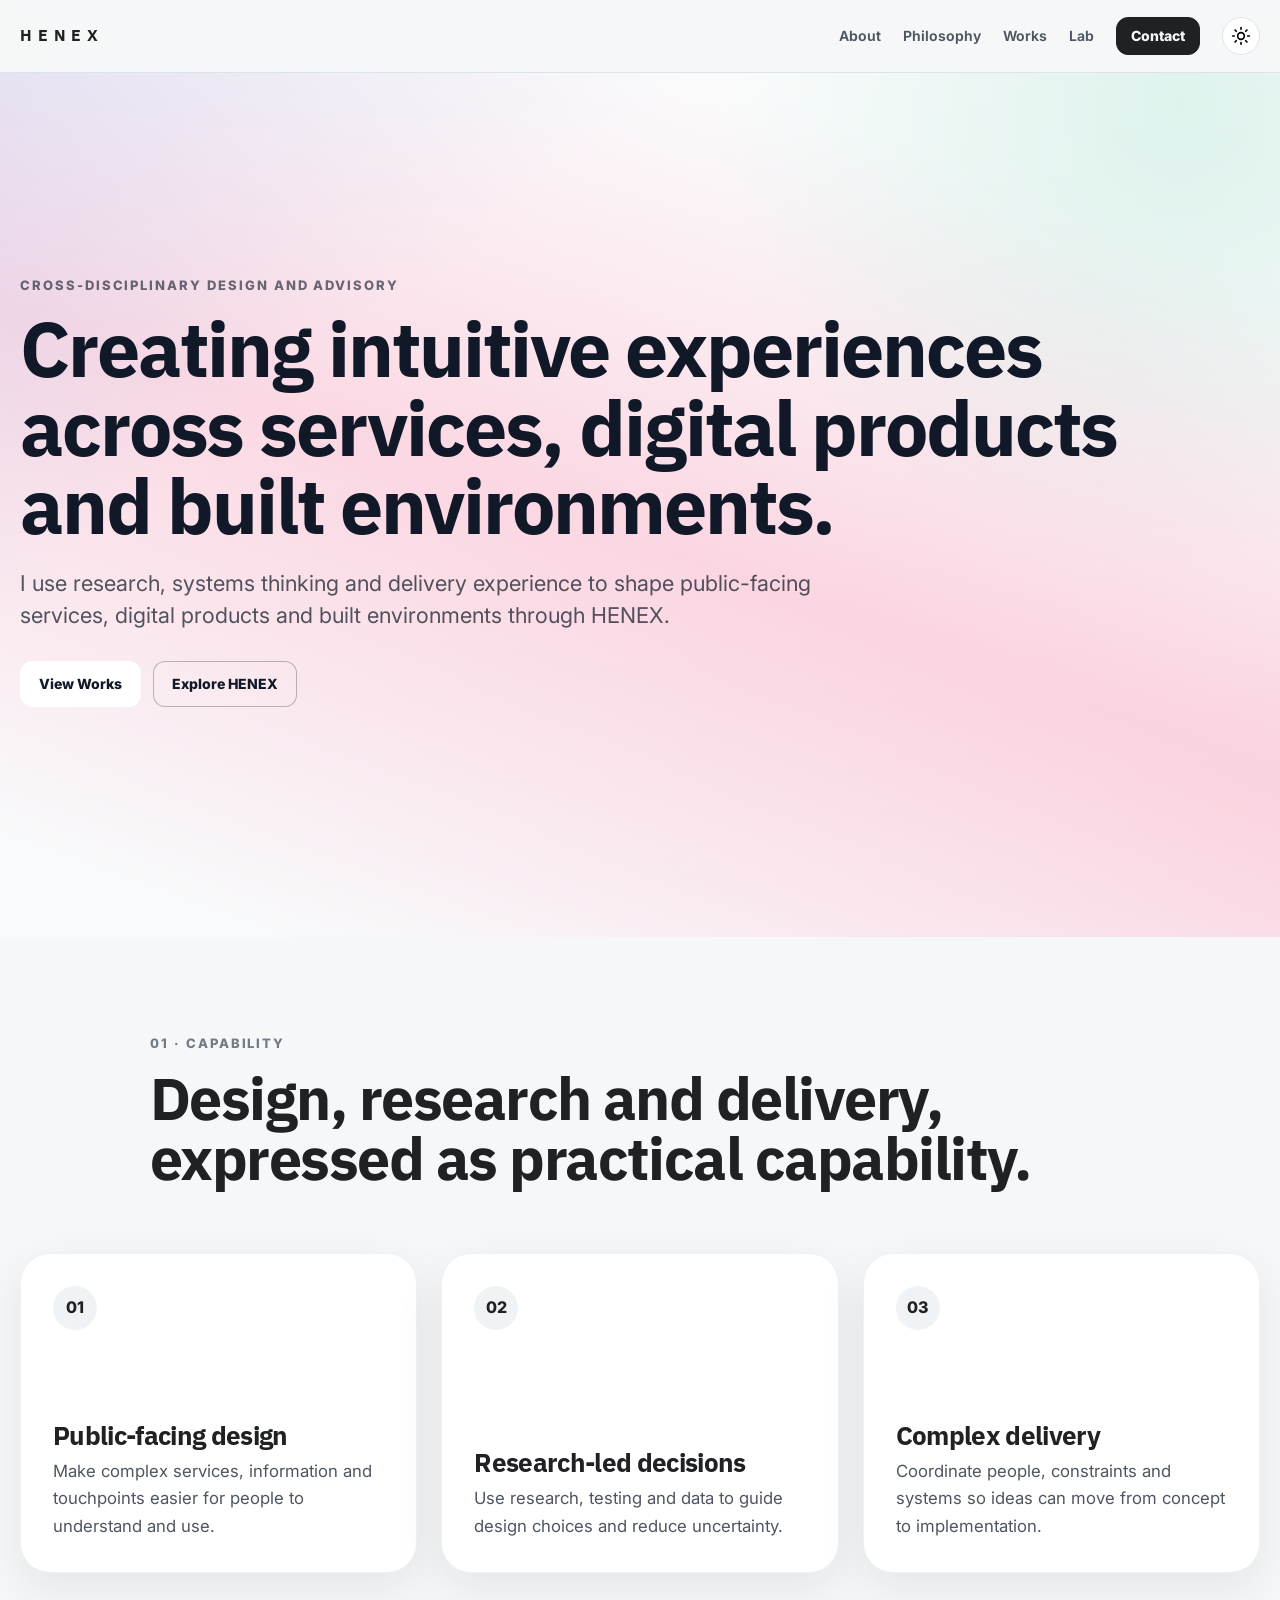
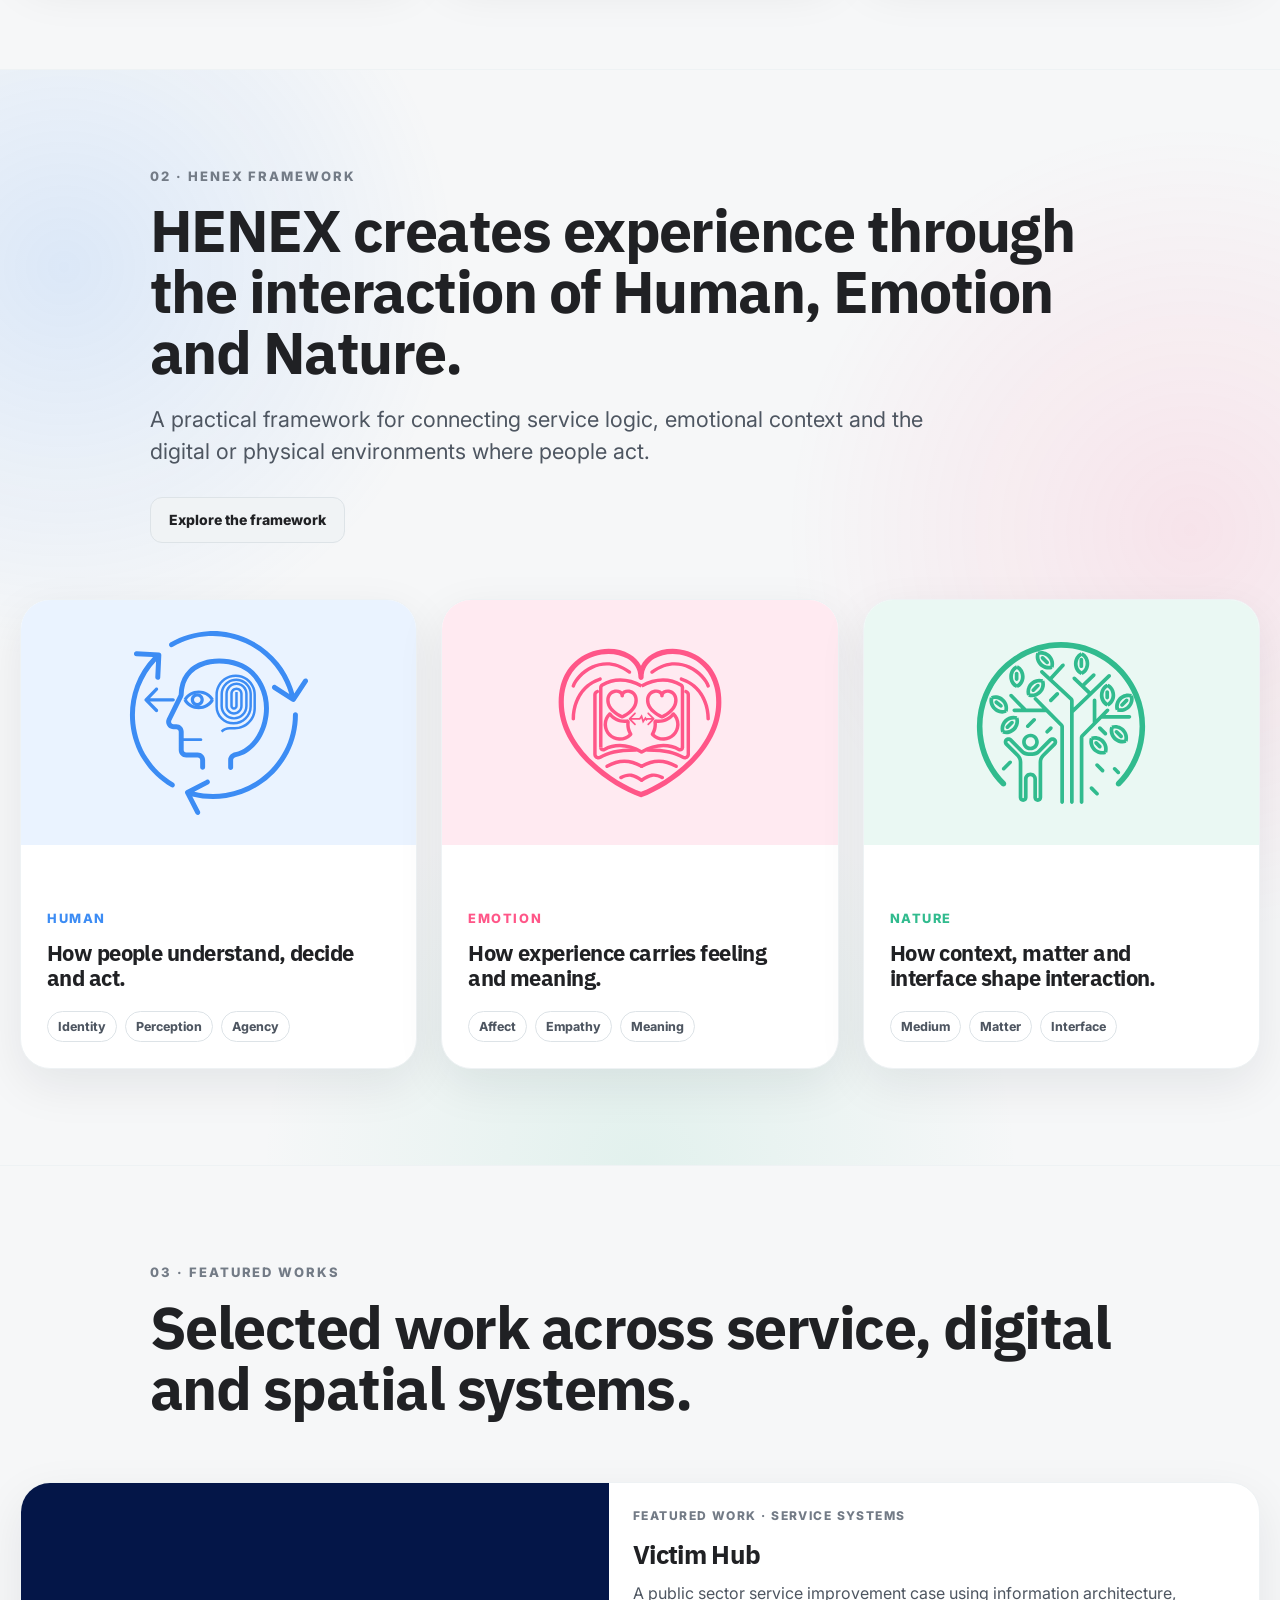
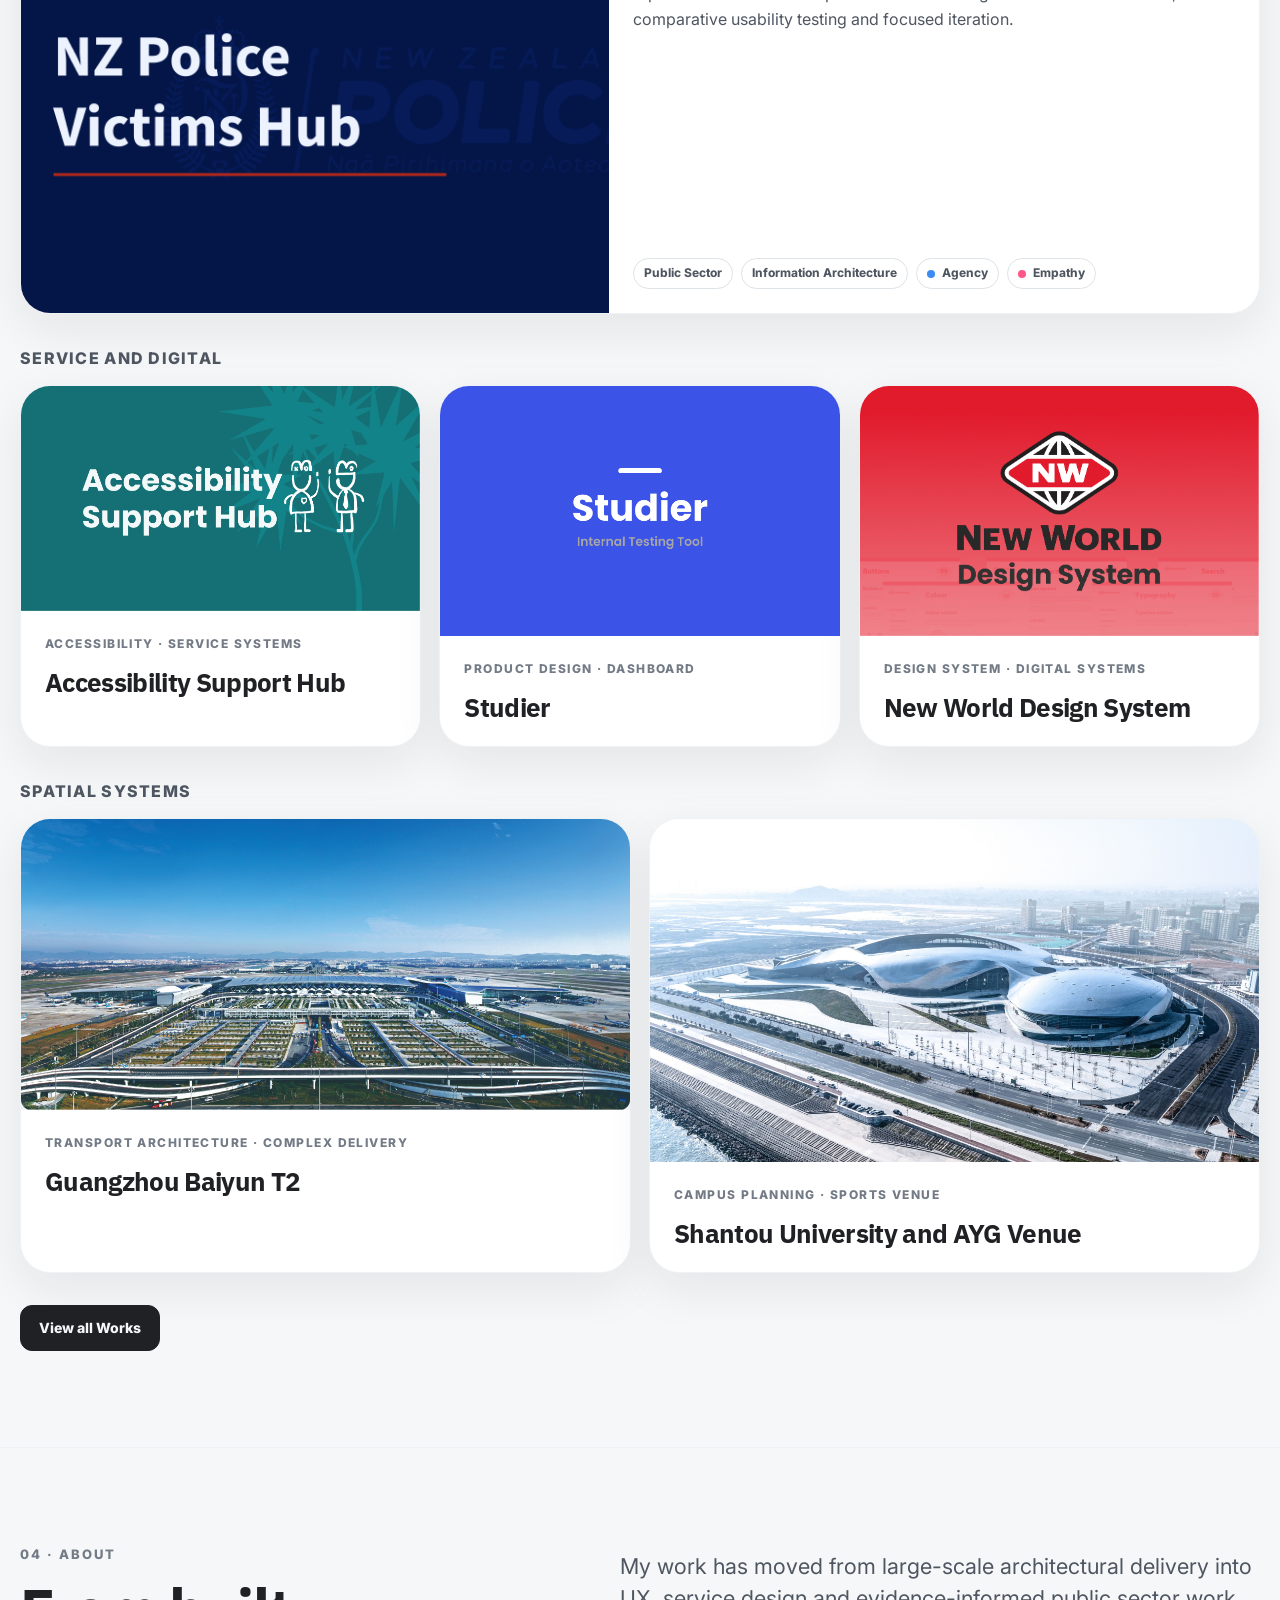
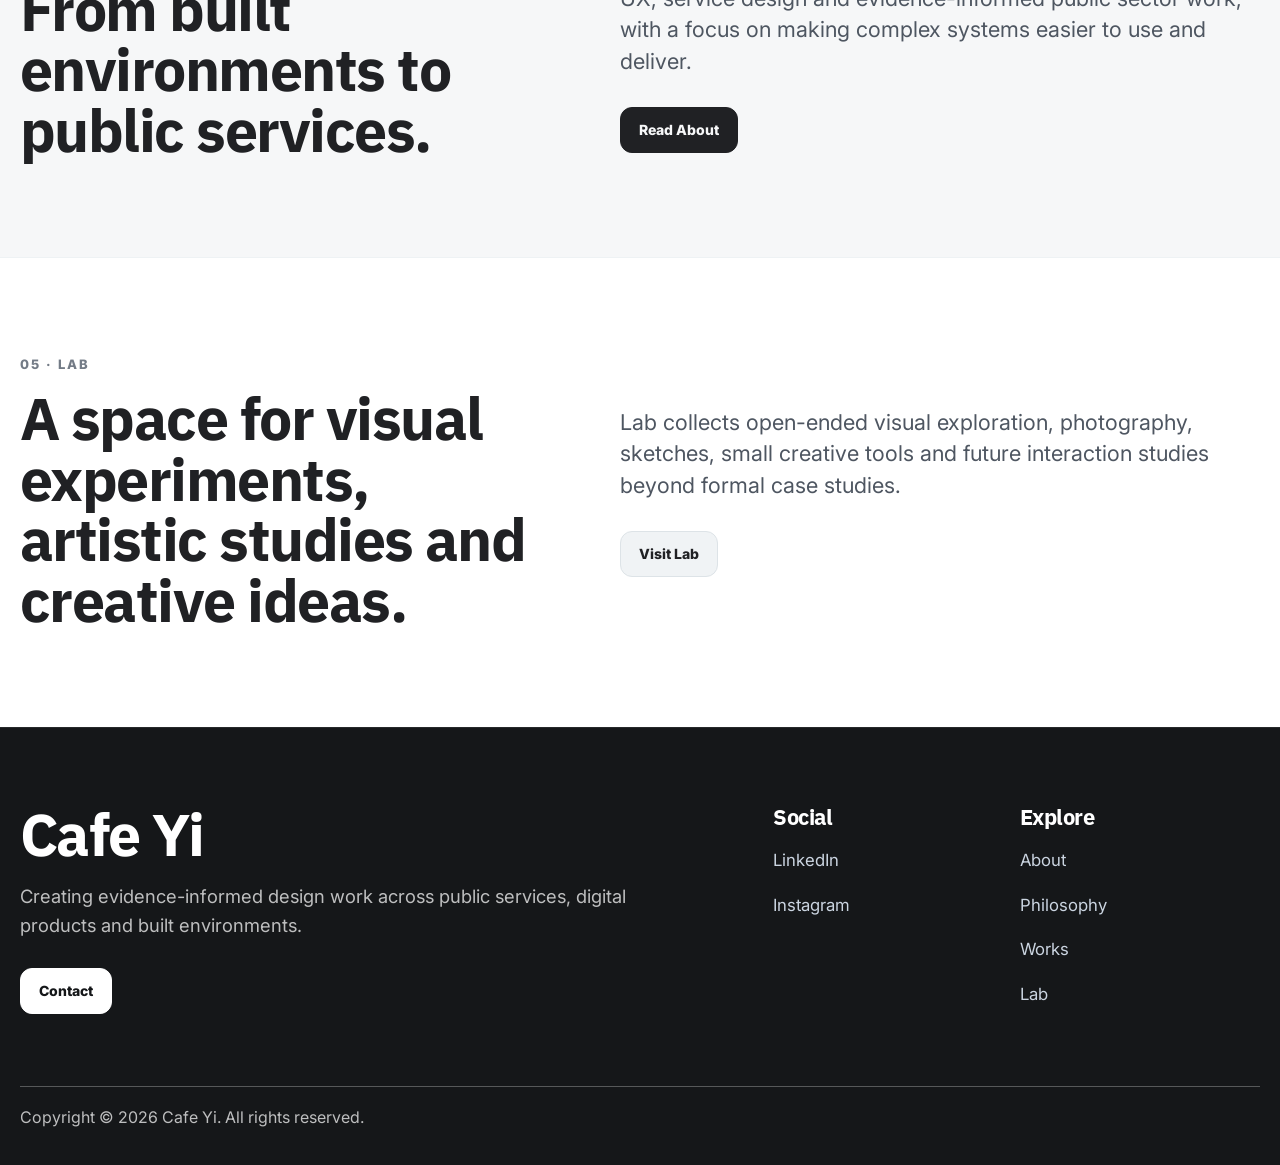
==== commit 52783c79: "add about" ====
--- a/index.html
+++ b/index.html
@@ -3,7 +3,7 @@
 <head>
   <meta charset="UTF-8">
   <meta name="viewport" content="width=device-width, initial-scale=1.0">
-  <meta name="description" content="Cafe Yi is a cross-disciplinary design portfolio connecting public services, digital systems and spatial systems through HENEX.">
+  <meta name="description" content="Cafe Yi is a cross-disciplinary design portfolio connecting public services, digital products and spatial systems through HENEX.">
   <title>Cafe Yi | HENEX</title>
   <link rel="preconnect" href="https://fonts.googleapis.com">
   <link rel="preconnect" href="https://fonts.gstatic.com" crossorigin>
@@ -27,11 +27,11 @@
         <a href="philosophy.html">Philosophy</a>
         <a href="works.html">Works</a>
         <a href="lab.html">Lab</a>
+        <a class="site-nav__cta" href="mailto:cafeyee@gmail.com">Contact</a>
         <button class="theme-toggle" type="button" data-theme-toggle aria-label="Switch theme">
-          <span class="theme-toggle__dot" aria-hidden="true"></span>
-          <span data-theme-label>Light</span>
+          <img class="theme-icon theme-icon--sun" src="assets/icons/ui/icon-sun.svg" alt="" aria-hidden="true">
+          <img class="theme-icon theme-icon--moon" src="assets/icons/ui/icon-moon.svg" alt="" aria-hidden="true">
         </button>
-        <a class="site-nav__cta" href="mailto:cafeyee@gmail.com">Contact</a>
       </nav>
     </div>
   </header>
@@ -39,7 +39,7 @@
     <section class="home-hero page-hero page-hero--home" aria-labelledby="home-hero-title">
       <div class="container page-hero__content home-hero__content">
         <p class="section-kicker">Cross-disciplinary design and advisory</p>
-        <h1 id="home-hero-title">Creating intuitive experiences across services, digital systems and built environments.</h1>
+        <h1 id="home-hero-title">Creating intuitive experiences across services, digital products and built environments.</h1>
         <p class="lead home-hero__lead">I use research, systems thinking and delivery experience to shape public-facing services, digital products and built environments through HENEX.</p>
         <div class="button-row">
           <a class="button button--hero-primary" href="works.html">View Works</a>
@@ -98,7 +98,7 @@
     <div class="container footer-grid">
       <div class="footer-intro">
         <h2>Cafe Yi</h2>
-        <p>Creating evidence-informed design work across public services, digital systems and built environments.</p>
+        <p>Creating evidence-informed design work across public services, digital products and built environments.</p>
         <a class="button button--footer" href="mailto:cafeyee@gmail.com">Contact</a>
       </div>
       <div class="footer-column">
@@ -116,5 +116,8 @@
     </div>
     <div class="container footer-bottom">Copyright © 2026 Cafe Yi. All rights reserved.</div>
   </footer>
+  <button class="back-to-top" type="button" data-back-to-top aria-label="Back to top">
+    <img src="assets/icons/ui/icon-arrow-up.svg" alt="" aria-hidden="true">
+  </button>
 </body>
 </html>
--- a/assets/css/global.css
+++ b/assets/css/global.css
@@ -1,5 +1,5 @@
-/* HENEX Global CSS v1.2
-   Scope: design tokens, light/dark theme, base reset, global navigation, buttons, footer and responsive menu. */
+/* HENEX Global CSS v1.6
+   Scope: design tokens, light/dark theme, base reset, global navigation, buttons, footer, Back to Top and responsive menu. */
 
 :root {
   --font-heading: "IBM Plex Sans", sans-serif;
@@ -36,6 +36,7 @@
   --hero-button-bg: #FFFFFF;
   --hero-button-text: #111827;
   --hero-button-border: rgba(17, 24, 39, 0.28);
+  --footer-bg: #151719;
 
   --page-accent: var(--color-brand-primary);
   --page-accent-border: rgba(17, 24, 39, 0.18);
@@ -73,6 +74,7 @@
   --hero-button-bg: #FFFFFF;
   --hero-button-text: #111827;
   --hero-button-border: rgba(255, 255, 255, 0.38);
+  --footer-bg: #181A1D;
 
   --page-nav-card-bg: var(--theme-card);
   --page-nav-card-border: var(--theme-border);
@@ -292,11 +294,14 @@
 }
 
 .theme-toggle {
+  width: 38px;
+  height: 38px;
+  min-width: 38px;
   min-height: 38px;
-  display: inline-flex;
-  align-items: center;
-  gap: 8px;
-  padding: 0 13px;
+  display: inline-grid;
+  place-items: center;
+  padding: 0;
+  gap: 0;
   border: 1px solid var(--theme-border);
   border-radius: 999px;
   background: var(--theme-surface);
@@ -314,12 +319,27 @@
   border-color: color-mix(in srgb, var(--theme-text) 28%, var(--theme-border));
 }
 
-.theme-toggle__dot {
-  width: 10px;
-  height: 10px;
-  display: inline-block;
-  border-radius: 999px;
-  background: currentColor;
+.theme-icon {
+  width: 20px;
+  height: 20px;
+  display: none;
+  pointer-events: none;
+}
+[data-theme="light"] .theme-icon--sun,
+[data-theme="dark"] .theme-icon--moon {
+  display: block;
+}
+[data-theme="dark"] .theme-icon,
+[data-theme="dark"] .back-to-top img {
+  filter: invert(1);
+}
+[data-theme="light"] .theme-icon,
+[data-theme="light"] .back-to-top img {
+  filter: none;
+}
+.theme-toggle__dot,
+.theme-toggle [data-theme-label] {
+  display: none;
 }
 
 .nav-toggle {
@@ -420,13 +440,14 @@
 
 .button--footer {
   background: #FFFFFF;
-  color: #090A0B;
+  color: #151719;
   border-color: #FFFFFF;
 }
 
 .site-footer {
   padding: 76px 0 34px;
-  background: #090A0B;
+  background: var(--footer-bg);
+  border-top: 1px solid rgba(255, 255, 255, 0.08);
   color: #FFFFFF;
 }
 
@@ -470,6 +491,50 @@
   color: rgba(255, 255, 255, 0.72);
 }
 
+.back-to-top {
+  position: fixed;
+  right: 24px;
+  bottom: 24px;
+  z-index: 70;
+  width: 46px;
+  height: 46px;
+  display: grid;
+  place-items: center;
+  border: 1px solid var(--theme-border);
+  border-radius: 999px;
+  background: color-mix(in srgb, var(--theme-surface) 94%, transparent);
+  color: var(--theme-text);
+  box-shadow: var(--theme-shadow-card);
+  cursor: pointer;
+  opacity: 0;
+  visibility: hidden;
+  transform: translateY(10px);
+  transition: opacity 180ms ease, visibility 180ms ease, transform 180ms ease, border-color 180ms ease;
+}
+.back-to-top img {
+  width: 20px;
+  height: 20px;
+  pointer-events: none;
+}
+.back-to-top.is-visible {
+  opacity: 1;
+  visibility: visible;
+  transform: translateY(0);
+}
+.back-to-top:hover,
+.back-to-top:focus-visible {
+  border-color: color-mix(in srgb, var(--theme-text) 28%, var(--theme-border));
+  transform: translateY(-2px);
+}
+.page-hero {
+  width: 100%;
+  margin-inline: 0 !important;
+}
+.page-hero > .container,
+.page-hero .page-hero__content {
+  width: min(var(--container), calc(100% - var(--gutter)));
+  margin-inline: auto;
+}
 @media (max-width: 900px) {
   :root {
     --gutter: 32px;
@@ -534,8 +599,7 @@
     transform: translateX(0);
   }
 
-  .site-nav a,
-  .site-nav .theme-toggle {
+  .site-nav a {
     width: fit-content;
     max-width: 100%;
   }
@@ -549,10 +613,24 @@
     letter-spacing: 0;
   }
 
+  .site-nav .theme-toggle,
   .theme-toggle {
-    min-height: 46px;
-    padding: 0 16px;
-    font-size: 1rem;
+    width: 52px;
+    height: 52px;
+    max-width: 52px;
+    min-width: 52px;
+    min-height: 52px;
+    padding: 0;
+    margin-top: 10px;
+    flex: 0 0 auto;
+  }
+  .theme-icon {
+    width: 25px;
+    height: 25px;
+  }
+  .back-to-top {
+    right: 18px;
+    bottom: 18px;
   }
 
   .footer-grid {
